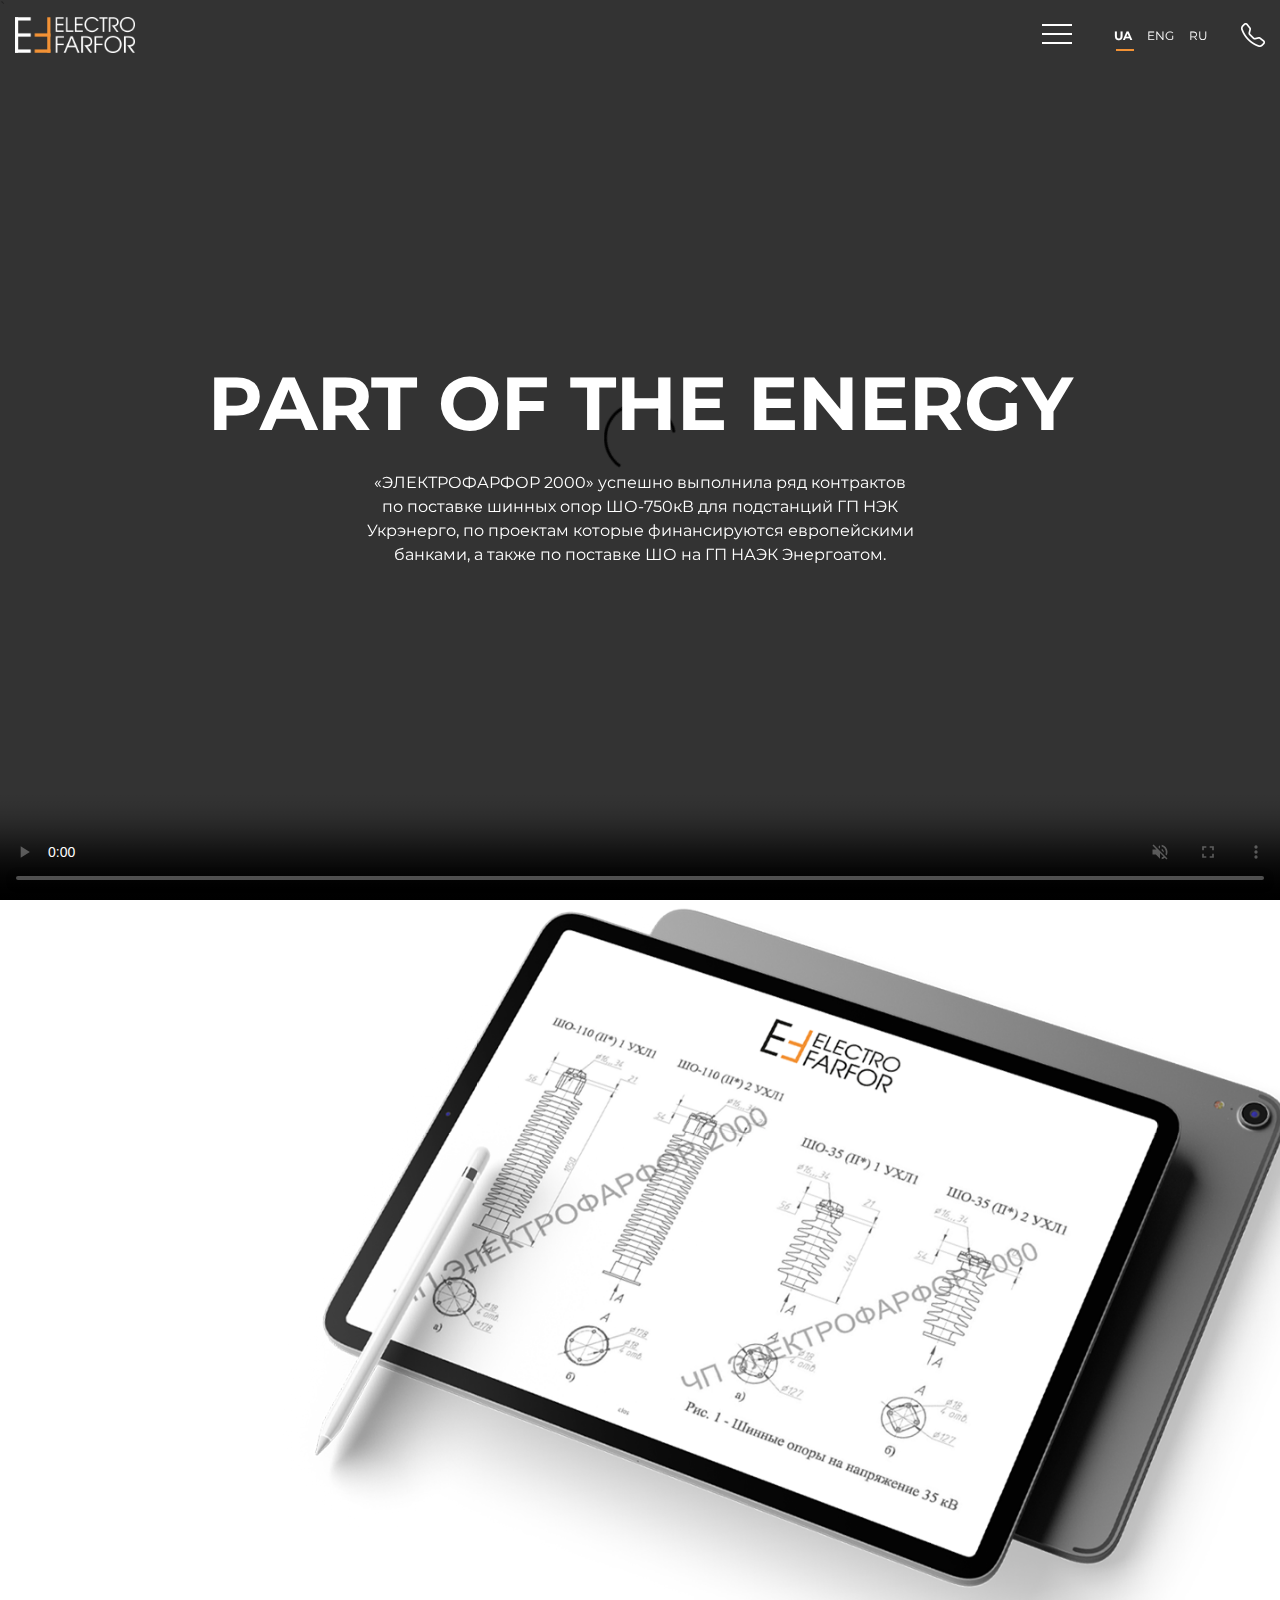
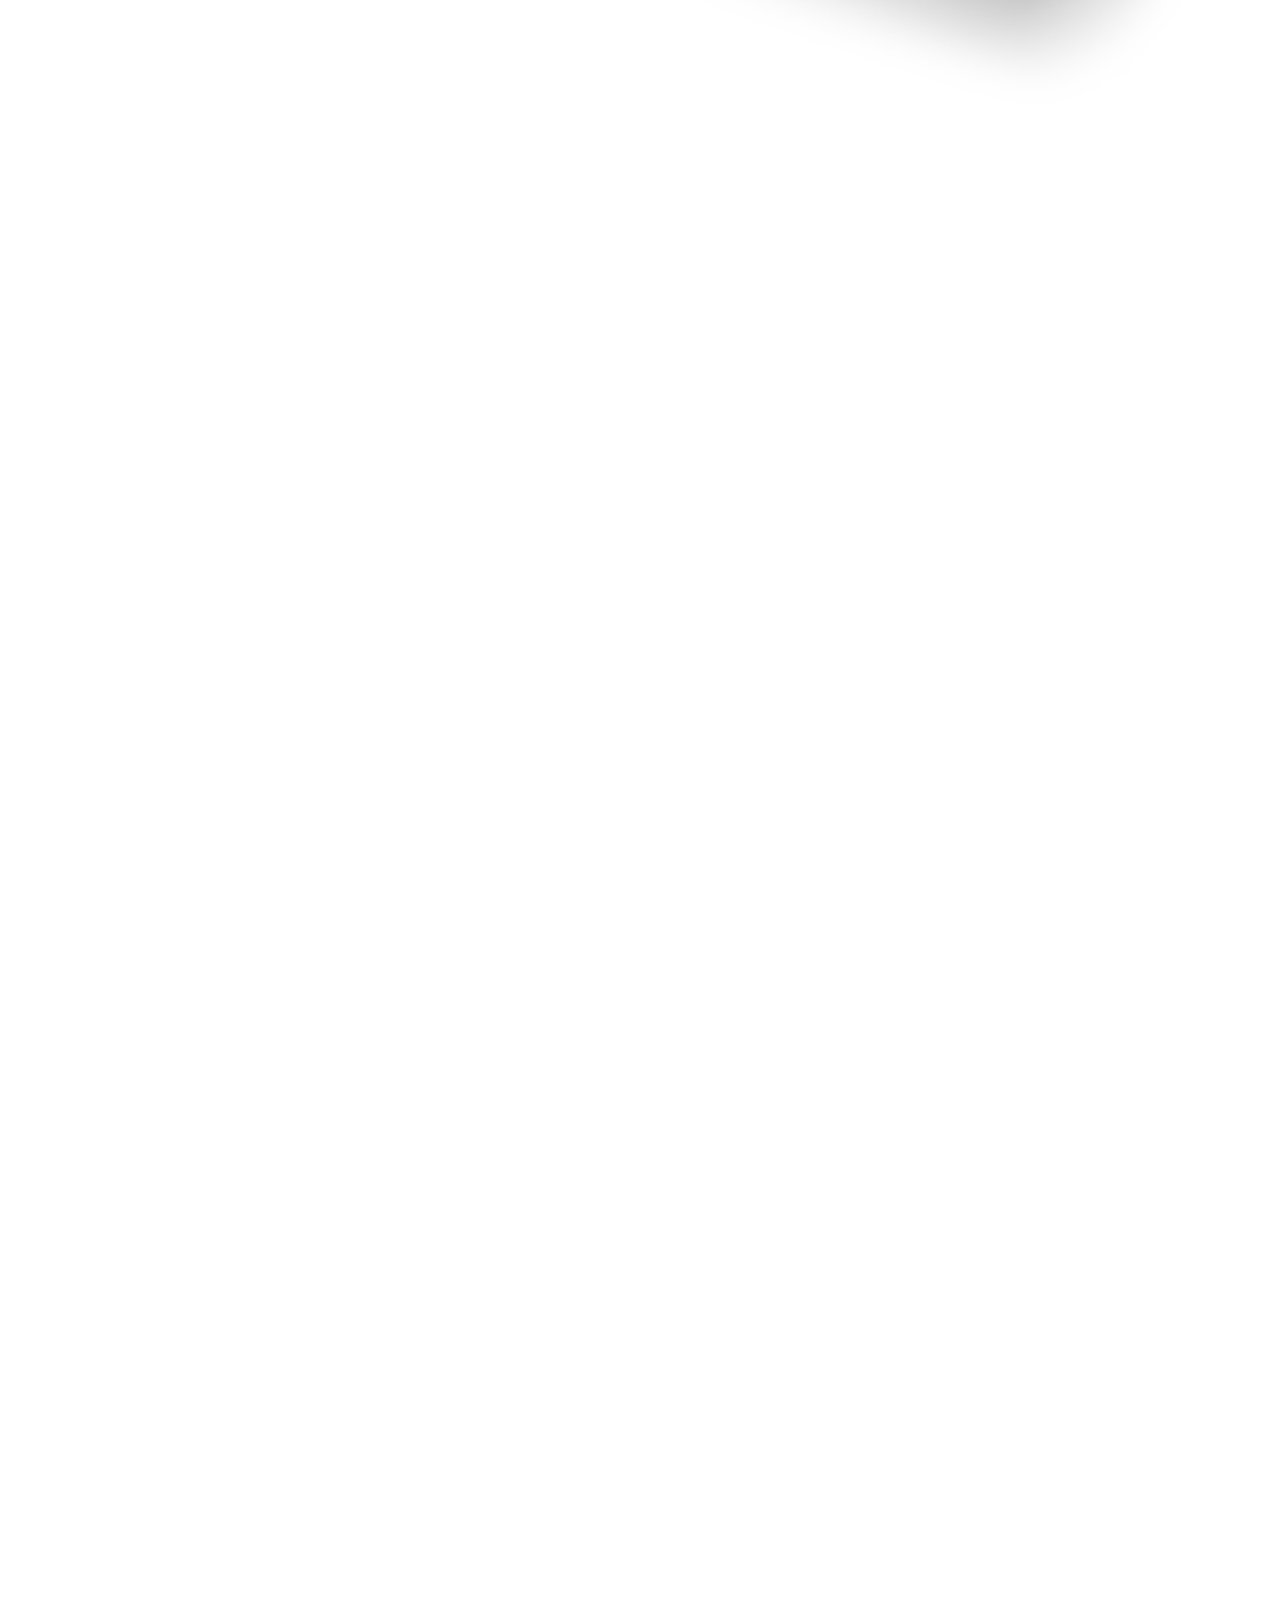
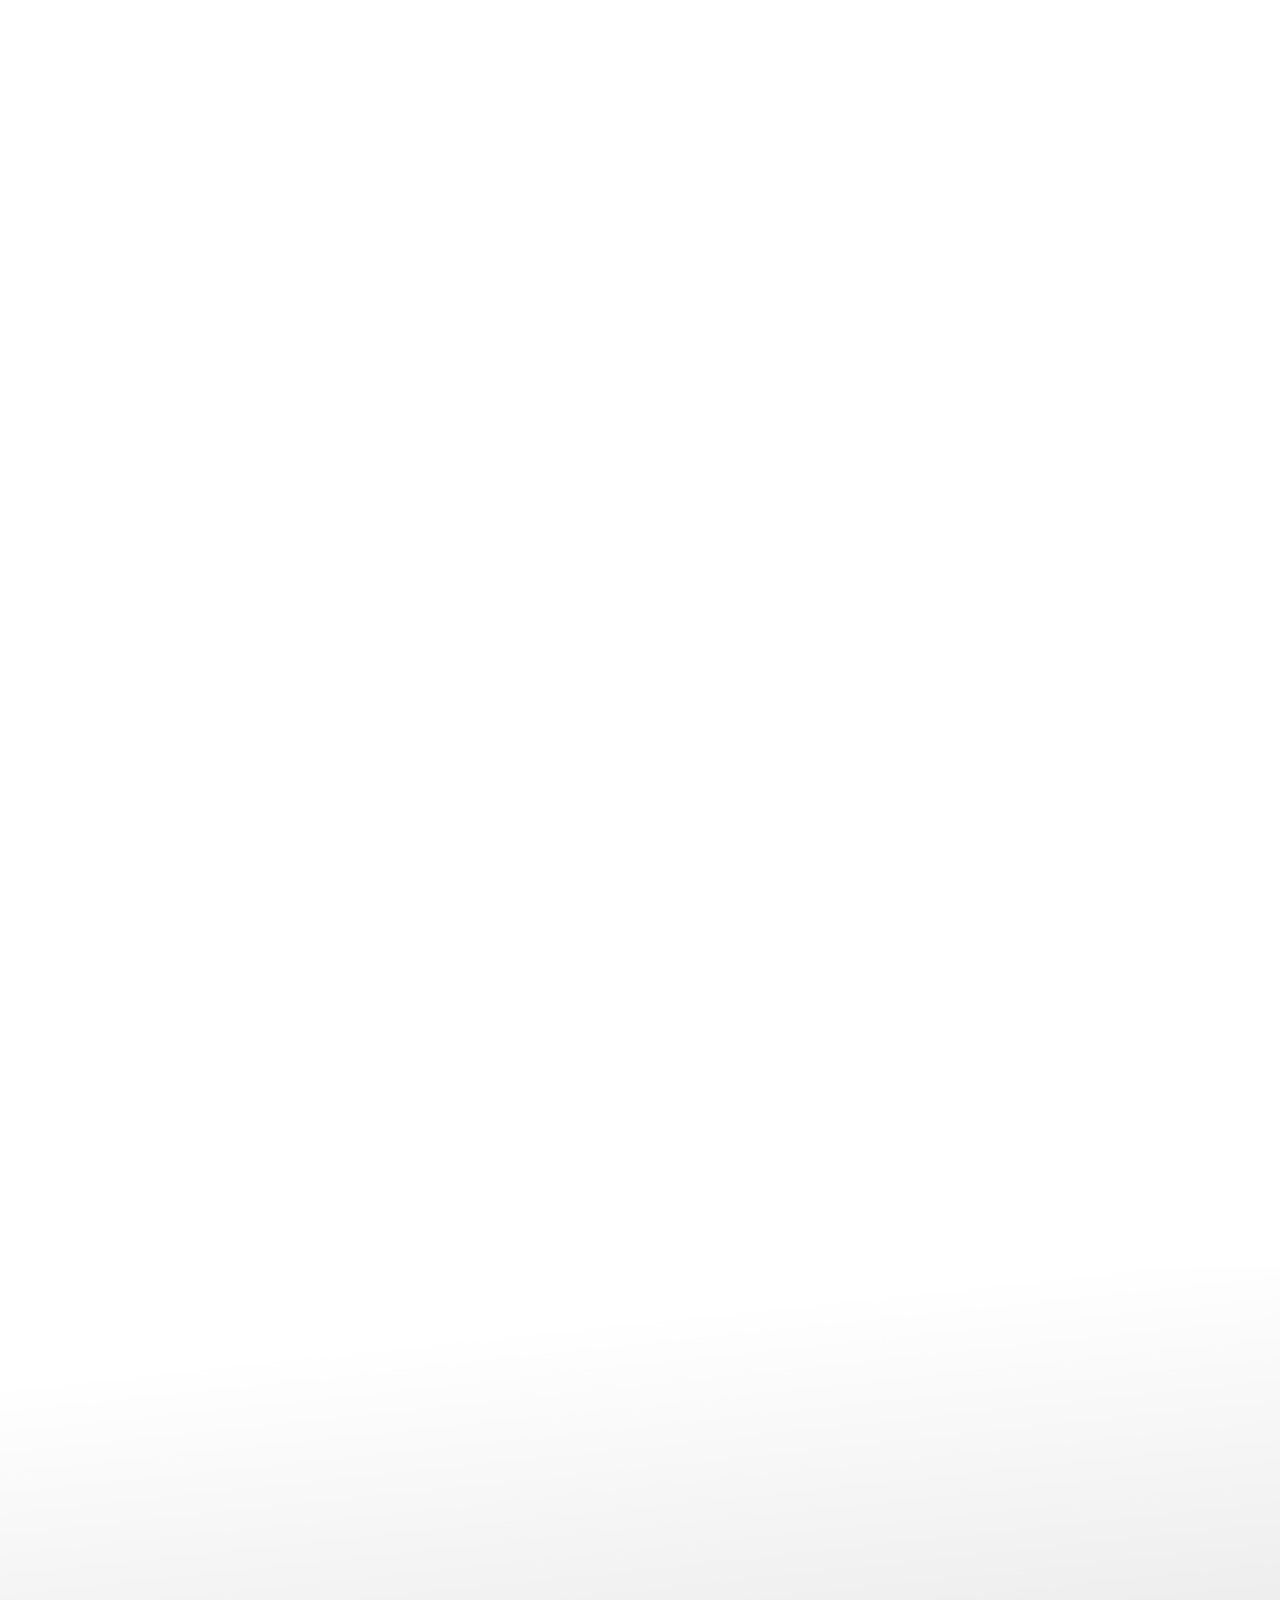
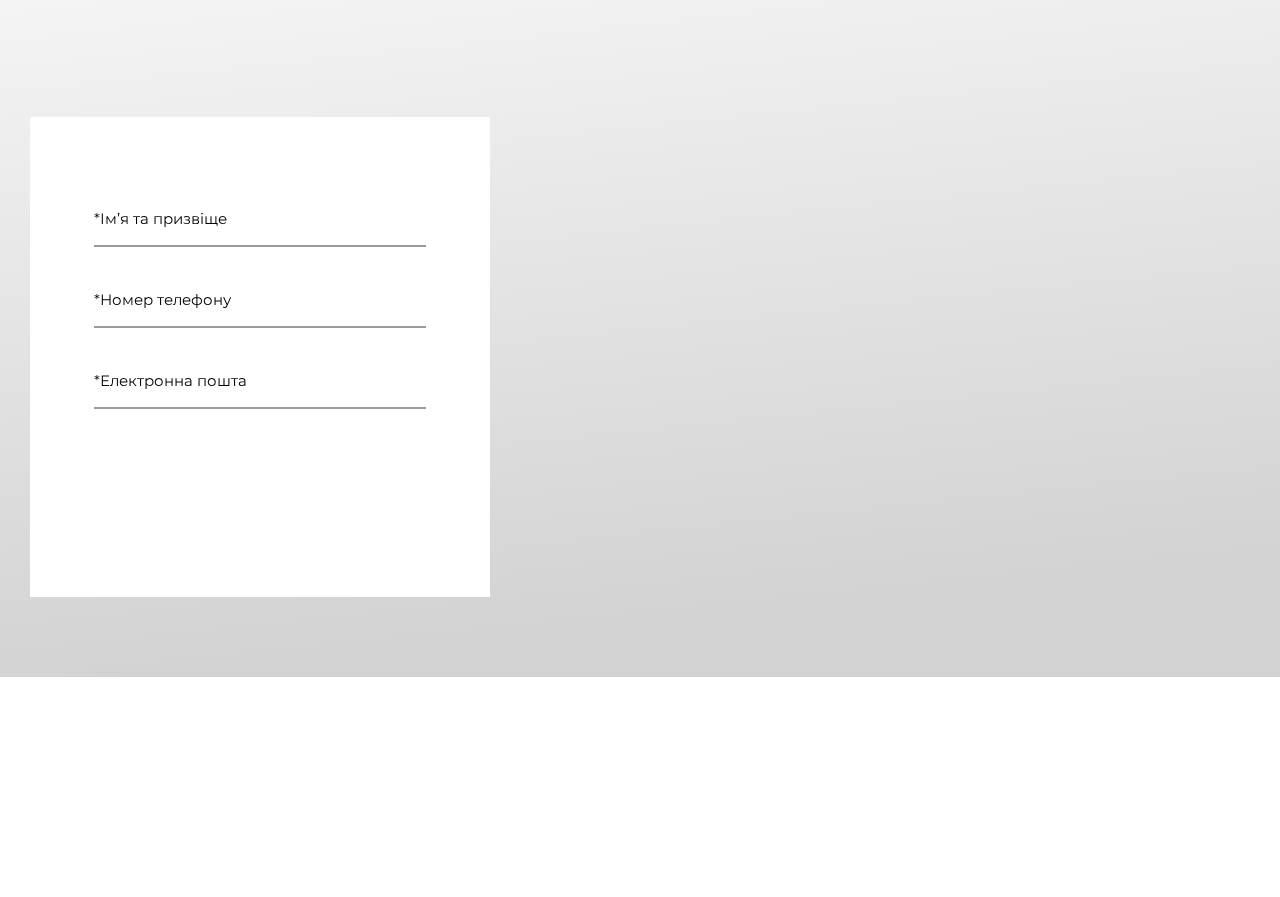
==== index.html @ c6776434 "fixed__2" ====
<!DOCTYPE html>
<html lang="ru">
  <head>
    <meta charset="UTF-8" />
    <meta http-equiv="X-UA-Compatible" content="IE=edge" />
    <meta name="viewport" content="width=device-width, initial-scale=1.0" />
    <link rel="preconnect" href="https://fonts.gstatic.com" />
    <link
      href="https://fonts.googleapis.com/css2?family=Montserrat:wght@400;700&display=swap"
      rel="stylesheet"
    />
    <link rel="stylesheet" href="/Css/Main.css" />
    <link rel="stylesheet" href="/Css/reset.css" />
    <link rel="stylesheet" href="/Css/animate.css">
    <title>Electro Farfor</title>
  </head>
  <body>
    <div class="wrapper">`
      <header class="header">
        <div class="header__body">
          <a href="/index.html" class="header__logo">
            <img src="/Img/Logo.png"></img>
          </a>
          <div class="header__burger">
            <span></span>
          </div>
          <nav class="header__menu">
            <ul class="header__list">
              <li><a href="/index.html" class="header__link">Головна</a></li>
              <li><a href="/Html/About_as.html" class="header__link">Про нас</a></li>
              <li><a href="/Html/References.html" class="header__link">Референси</a></li>
              <li><a href="/Html/Catalog.html" class="header__link trigger__catalog">Каталог</a>
                <div class="pop__up__catalog__help"></div>
                <div id="pop__up__catalog">
                  <ul class="pop__up__catalog__list">
                    <li class="pop__up__catalog__link"><a href="http://">позиція</a></li>
                    <li class="pop__up__catalog__link"><a href="http://">позиція  коротка</a></li>
                    <li class="pop__up__catalog__link"><a href="http://">позиція  довга ніж коротка</a></li>
                    <li class="pop__up__catalog__link"><a href="http://">позиція  довга ніж коротка щє довше</a></li>
                    <li class="pop__up__catalog__link"><a href="http://">позиція  коротка</a></li>
                    <li class="pop__up__catalog__link"><a href="http://">позиція  довга ніж коротка щє довше</a></li>
                    <li class="pop__up__catalog__link"><a href="http://">позиція коротка</a></li>
                    <li class="pop__up__catalog__link"><a href="http://">позиція</a></li>
                  </ul>
               </div>
              </li>
              <li><a href="/Html/Contacts.html" class="header__link">Контакти</a></li>
            </ul>
          </nav>
          <div class="header__language">
              <ul class="header__language__list">
                <li><a href="" class="header__language__link active__2">ua</a></li>
                <li><a href="" class="header__language__link">eng</a></li>
                <li><a href="" class="header__language__link">ru</a></li>
              </ul>
              <a href="#" class="header__logo_telephone">
                <img src="/Img/telephone_white.png"></img>
              </a>
          </div>
        </div>
      </header>
      <main class="main">

          <div class="main_video_body">
            <section id="home">
              <video
                src="./Video/stock_footage_kiev_ukraine_circa_establishing_aerial_view_shot_of.webm"
                id="home-bg-video"
                autoplay
                muted
                loop
                playsinline
                controls="true"
              ></video>

              <div class="main__content ">
                <div class="main_video_content_title _anim-items _anim-no-hide">part of the energy</div>
                <div class="main_video_content_text _anim-items _anim-no-hide">
                  «ЭЛЕКТРОФАРФОР 2000» успешно выполнила ряд контрактов по
                  поставке шинных опор ШО-750кВ для подстанций ГП НЭК Укрэнерго,
                  по проектам которые финансируются европейскими банками, а
                  также по поставке ШО на ГП НАЭК Энергоатом.
                </div>
              </div>
            </section>
          </div>
          <div class="main_about__as">
            <div class="container">
              <div class="main_about__as__body">
                <div class="main_about__as__text">
                  <div class="__text__title _anim-items _anim-no-hide">
                    <h2>Про нас</h2>
                  </div>     
                  <div class="__text__text _anim-items _anim-no-hide">
                    “Компанія “Електрофарфор 2000” працює більше 10-ти років на енергетичному ринку України. Ключовий напрям діяльності- виготовлення шинних опор (напруга від 35 до 750 кВ). 
                    Також компанія є офіційним дистриб’ютором електротехнічної продукції від провідних міжнародних та Українських виробників.” 
                  </div>
                  <div class="__btn _anim-items _anim-no-hide">
                    <a href="/Html/About_as.html" class="__btn__text" type="button">Детальніше</a>
                  </div>
                </div>
                <div class="main_about__as__prhoto _anim-items _anim-no-hide">
                  <div class="wrap">
                    <div class="background"></div>
                    <div class="content">
                    </div>
                  </div>
                  <!-- <div id="parallax"></div> -->
                  <img id="main_about__as__prhoto__img" src="/Img/About_as_photo.png" alt="">
                </div>
              </div>
            </div> 
          </div>
          <div class="main_map">
              <div class="container">
                <div class="main_map_body">
                  <div class="__text__title _anim-items _anim-no-hide">
                    <h2>Референси</h2>
                  </div>
                  <div class="chartdiv_body _anim-items _anim-no-hide">
                    <div class="chartdiv2"></div>
                    <div class="chartdiv_body__text">
                      <div class="__text__text_container">  
                        <div class="__text__text _anim-items _anim-no-hide">
                          «ЭЛЕКТРОФАРФОР 2000» успешно выполнила ряд контрактов по поставке шинных опор ШО-750кВ для подстанций ГП НЭК Укрэнерго, по проектам которые финансируются европейскими банками, а также по поставке ШО на ГП НАЭК Энергоатом.
                          «ЭЛЕКТРОФАРФОР 2000» успешно выполнила ряд контрактов по поставке шинных опор ШО-750кВ для подстанций банками, а также по поставке ШО на ГП НАЭК Энергоатом.
                        </div>
                      </div> 
                      <div class="__btn _anim-items _anim-no-hide">
                        <a href="/Html/References.html" class="__btn__text __btn__text__chartdiv">Детальніше</a>
                      </div>
                    </div>
                  </div>
                  <div class="main_map_about">
                    <div class="main_map_about_items">
                      <div class="main_map_about_item">
                        <div class="__text__title _anim-items _anim-no-hide">
                          <h2><span class="main_map_about_item_text">10+</span> років на ринку</h2>
                        </div>
                        <div class="__text__text _anim-items _anim-no-hide main_map_about__text__text">
                          Наш досвід роботи на енергетичному ринку України розпочався з 2007 року. 
                          <br> Ми розпочинали з постачання високовольтних ізоляторів. 
                          <br> За час нашої діяльності перелік представлених продуктів зріс до 60ти позицій. 
                        </div>
                      </div>
                      <div class="main_map_about_item">
                        <div class="__text__title _anim-items _anim-no-hide">
                          <h2><span class="main_map_about_item_text">700+</span> реалізованих проектів</h2>
                        </div>
                        <div class="__text__text _anim-items _anim-no-hide main_map_about__text__text">
                          Нашою основною ціллю є збереження довготермінових стосунків з замовниками. 
                          <br> На сьогодні ми виконали більше 700 поставок. 
                          <br> Серед реалізованих проектів реконструкції та будівництво таких підстанцій як ПС Каховська 750 кВ, ПС Вінницька 750 кВ 
                          та ПС Запорізька 750 кВ.  
                        </div>
                      </div>
                      <div class="main_map_about_item">
                        <div class="__text__title _anim-items _anim-no-hide">
                          <h2><span class="main_map_about_item_text">12</span> областей</h2>
                        </div>
                        <div class="__text__text _anim-items _anim-no-hide main_map_about__text__text">
                          За час нашої співпраці ми збудували партнерські стосунки з найкращими виробниками електротехнічної продукції.
                          <br>Лідерами ринку Європи та Азії. Електрофарфор являється офіційним представником заводів-виробників на ринку України. 
                          <br>Також ми працюємо над постійним розвитком та вдосконаленням власного виробництва.
                        </div>
                      </div>
                      <div class="main_map_about_item">
                        <div class="__text__title _anim-items _anim-no-hide">
                          <h2><span class="main_map_about_item_text">10+</span> партнерів</h2>
                        </div>
                        <div class="__text__text _anim-items _anim-no-hide ">
                          В роботі орієнтуємось на якість та швидкість виконання поставок. 
                          <br> Та працюємо над розширенням досвіду поставок не лише в середині країни, але й за її межами. 
                          <br> Електрофарфор сьогодні це понад 250 задовлених клієнтів.
                        </div>
                      </div>
                    </div>
                    </div>
                  </div>
                </div>
          </div>
          <div class="our__partners">
            <div class="container">
              <div class="our__partners__body">
                <div class="__text__title _anim-items _anim-no-hide">
                  <h2>Наші партнери</h2>
                </div>
                <div class="our__partners__photos">
                  <div class="our__partners__photo _anim-items _anim-no-hide">
                    <img src="/Img/Partners/Lapp.png" alt="Lapp">
                  </div>
                  <div class="our__partners__photo _anim-items _anim-no-hide">
                    <img src="/Img/Partners/Elimsan.png" alt="Elimsan">
                  </div>
                  <div class="our__partners__photo _anim-items _anim-no-hide">
                    <img src="/Img/Partners/Zapel.png" alt="Zaple">
                  </div>
                  <div class="our__partners__photo _anim-items _anim-no-hide">
                    <img src="/Img/Partners/Positron.png" alt="Positron">
                  </div>
                </div>
              </div>
            </div>
          </div>
          <div class="detailed_catalog">
            <div class="container">
              <div class="detailed_catalog_body">
                <div class="__text__title _anim-items _anim-no-hide">
                  <h2>Детальний каталог</h2>
                </div>
                <div class="__text__text _anim-items _anim-no-hide">
                  “Компанія “Електрофарфор 2000” працює більше 10-ти років на енергетичному ринку України. Ключовий напрям діяльності- виготовлення шинних опор (напруга від 35 до 750 кВ). 
                  Також компанія є офіційним дистриб’ютором електротехнічної продукції від провідних міжнародних та Українських виробників.” 
                </div>
                <form action="" class="validate_form">
                <div class="detailed_catalog_input_body">
                  <div class="detailed_catalog_input">
                    <input type="input" class="form__field form__field_name" placeholder="Name" name="name" id='name' required />
                    <label for="name" class="form__label">*Ім’я та призвіще</label>
                    <div class="name detailed_catalog_input_validate">
                      Дані контактної особи мають містити не меньше 8 літер!
                    </div>
                  </div>
                  <div class="detailed_catalog_input">
                    <input type="input" class="form__field form__field_phone" placeholder="Phone" name="phone" id='phone' required />
                    <label for="phone" class="form__label">*Номер телефону</label>
                    <div class="phone detailed_catalog_input_validate">
                      Номер телефону має містити не менше 7 цифр!
                    </div>
                  </div>
                  <div class="detailed_catalog_input">
                    <input type="input" class="form__field form__field_email" placeholder="Email" name="email" id='email' required />
                    <label for="email" class="form__label">*Електронна пошта</label>
                    <div class="email detailed_catalog_input_validate">
                      Некоректна пошта!
                    </div>
                  </div>
                  <div class="__btn _anim-items _anim-no-hide">
                    <input class="__btn__text validate__btn" type="submit" value="отримати"></input>
                  </div>
                </div>
              </form>
              </div>
            </div>
            <div class="detailed_catalog_logo_con _anim-items _anim-no-hide">
                <!-- <img src="/Img/detailed_catalog2.png"></img> -->
            </div>
          </div>
      </main>
      <footer class="footer">
        <div class="footer__container">
          <div class="footer__body">
            <div class="footer__links">
              <div class="footer_logo_con _anim-items _anim-no-hide">
                <a href="#" class="footer_logo">
                  <img src="/Img/Logo_to_footer.png"></img>
                </a>
              </div>
              <div class="footer__link">
                <div class="footer__link__label _anim-items _anim-no-hide">
                  <h3>Контакти</h3>
                </div>
                <div class="footer__link__text _anim-items _anim-no-hide">
                  <a href="tel:+38(067) 238 23 35">+38(067) 238 23 35</a>
                </div>
                <div class="footer__link__text _anim-items _anim-no-hide">
                  <a href="tel:+38(044) 465 52 03">+38(044) 465 52 03</a>
                </div>
              </div>
              <div class="footer__link">
                <div class="footer__link__label _anim-items _anim-no-hide">
                  <h3>Соцмережі</h3>
                </div>
                <div class="footer__link__text _anim-items _anim-no-hide">
                  <a href="">Instagram</a>
                </div>
                <div class="footer__link__text _anim-items _anim-no-hide">
                  <a href="">Facebook</a>
                </div>
              </div>
              <div class="footer__link">
                <div class="footer__link__label _anim-items _anim-no-hide">
                  <h3>Пошта</h3>
                </div>
                <div class="footer__link__text _anim-items _anim-no-hide">
                  <a href="mailto:elfarfor@electrofarfor2000.com">elfarfor@electrofarfor2000.com</a>
                </div>
              </div>
              <div class="footer__link">
                <div class="footer__link__label _anim-items _anim-no-hide">
                  <h3>Партнерам</h3>
                </div>
                <div class="footer__link__text _anim-items _anim-no-hide">
                  <a href="#">Співпраця</a>
                </div>
                <div class="footer__link__text _anim-items _anim-no-hide">
                  <a href="#">Вакансії</a>
                </div>
              </div>
            </div>
          </div>
        </div>
      </footer>
    </div>

    <!-- Подключения Map -->
    <script src="https://www.amcharts.com/lib/4/core.js"></script>
    <script src="https://www.amcharts.com/lib/4/maps.js"></script>
    <script src="https://www.amcharts.com/lib/4/geodata/ukraineLow.js"></script>
    <script src="https://www.amcharts.com/lib/4/plugins/bullets.js"></script>
    <script src="https://cdn.amcharts.com/lib/4/themes/animated.js"></script>
    
    <!-- Подключения jQuery -->
    <script src="https://cdnjs.cloudflare.com/ajax/libs/jquery/3.4.1/jquery.min.js"></script>
    <!-- Подключения JS файлов-->
    <script src="/Js/wow.min.js"></script>
    <script src="/Js/map-reference.js"></script>
    <script src="/Js/Main.js"></script>
    <script src="/Js/Parallax.js"></script>
  
  </body>
</html>
---- Css/Main.css ----
body {
  font-family: "Montserrat", sans-serif;
}

/*  cotainer ////////////////////////////////////////////////////////////////////////////////////// */

.container {
  max-width: 1600px;
  margin: 0 auto;
  padding: 0px 30px;
}

.container_contact {
  max-width: 1380px;
}

/* common styles ///////////////////////////////////////////////////////////////////////////////// */

.__text__title {
  font-family: "Montserrat", sans-serif;
  font-size: 50px;
  font-weight: 700;
  margin-bottom: 40px;
  transform: translate(0px, 120%);
  opacity: 0;
  transition: all 0.8s ease 0.2s;
}

.__text__title._active {
  transform: translate(0px, 0px);
  opacity: 1;
}

.__text__text {
  font-family: "Montserrat", sans-serif;
  font-size: 16px;
  font-weight: 400;
  margin-bottom: 110px;
  line-height: 25px;
}

.__text__text {
  transform: translate(0px, 120%);
  opacity: 0;
  transition: all 0.8s ease 0.2s;
}

.__text__text._active {
  transform: translate(0px, 0px);
  opacity: 1;
}

.__btn {
  font-family: "Montserrat", sans-serif;
  transform: translate(0px, 120%);
  opacity: 0;
  transition: all 0.8s ease 0.2s;
}

.__btn._active {
  transform: translate(0px, 0px);
  opacity: 1;
}

.__btn__text {
  text-decoration: none;
  color: black;
  text-transform: uppercase;
  font-size: 18px;
  font-weight: 700;
  background-color: #f39235;
  padding: 14px 40px;
  border-radius: 25.5px;
  -webkit-box-shadow: 4px 10px 16px 0px rgba(34, 60, 80, 0.2);
  -moz-box-shadow: 4px 10px 16px 0px rgba(34, 60, 80, 0.2);
  box-shadow: 4px 10px 16px 0px rgba(34, 60, 80, 0.2);
  transition: 0.3s all ease;
  border: 0px;
}

.__btn__text.__btn__text__chartdiv {
  position: relative;
  z-index: 4;
}

.__btn__text:hover {
  background-color: #000;
  color: #fff;
}

/* header ////////////////////////////////////////////////////////////////////////////////////// */

.header {
  position: fixed;
  width: 100%;
  top: 0;
  left: 0;
  z-index: 50;
}

.header:before {
  content: "";
  position: absolute;
  top: 0;
  left: 0;
  width: 100%;
  height: 100%;
  z-index: 2;
  transition: 0.3s all ease;
  /* background-color: blueviolet; */
}

.header.header_black {
  background-color: #000;
}

.header__body {
  position: relative;

  display: flex;
  justify-content: space-between;
  align-items: center;
  height: 90px;
  padding: 0px 15px;
}

.header__body.header-fixed {
  background-color: black;
}

.header__logo {
  flex: 0 0 154px;
  z-index: 3;
}

.header__logo img {
  max-width: 100%;
}

.header__burger {
  display: none;
}

.header__menu {
  justify-self: center;
}

.header__list {
  display: flex;
  text-transform: uppercase;
  position: relative;
  z-index: 2;
}
.header__list li {
  list-style: none;
  margin-right: 60px;
}

.header__list li:last-child {
  margin-right: 0px;
}

.header__link {
  font-family: "Montserrat";
  font-weight: 400;
  text-decoration: none;
  color: #fff;
  letter-spacing: 4px;
  font-size: 15px;
  position: relative;
}

.header__link.active__ {
  font-weight: 700;
}

.header__link.active__::before {
  content: "";
  width: 98%;
  height: 2px;
  position: absolute;
  bottom: -8px;
  left: 0;
  background-color: #f39235;
}

.header__link:after {
  content: "";
  width: 98%;
  height: 2px;
  position: absolute;
  bottom: -8px;
  left: 0;
  background-color: #f39235;
  transform: scale(0);
  transition: 0.3s all ease;
}

.header__link:hover:after {
  transform: scale(1);
}

.header__language {
  display: flex;
  align-items: center;
  position: relative;
}

.header__language__list {
  position: relative;
  z-index: 3;
  display: flex;
  align-items: center;
  text-transform: uppercase;
}

.header__language__list li {
  margin-right: 15px;
}

.header__language__list li:last-child {
  margin-right: 0px;
}

.header__language__link {
  font-family: "Montserrat";
  color: #fff;
  text-decoration: none;
  position: relative;
  font-size: 12px;
}

.header__language__link.active__2 {
  font-weight: 700;
}

.header__language__link.active__2::before {
  content: "";
  width: 100%;
  height: 2px;
  position: absolute;
  bottom: -8px;
  left: 1.5px;
  background-color: #f39235;
  font-weight: 400;
}

.header__language__link:after {
  content: "";
  width: 100%;
  height: 2px;
  position: absolute;
  bottom: -8px;
  left: 1.5px;
  background-color: #f39235;
  transform: scale(0);
  transition: 0.3s all ease;
}

.header__language__link:hover:after {
  transform: scale(1);
}

.header__logo_telephone {
  flex: 0 0 24px;
  z-index: 3;
  margin-left: 33px;
}

.header__logo_telephone img {
  max-width: 100%;
}

@media (max-width: 1300px) {
  .header.active:before {
    background-color: black;
  }

  .header__body {
    height: 70px;
  }

  .header__logo {
    flex: 0 0 120px;
  }

  body.lock {
    overflow: hidden;
  }
  .header__burger {
    display: block;
    position: absolute;
    right: 208px;
    top: 24px;
    width: 30px;
    height: 20px;
    z-index: 3;
  }
  .header__burger span {
    background-color: #fff;
    position: absolute;
    width: 100%;
    height: 2px;
    left: 0;
    top: 9px;
    transition: all 0.3s ease 0s;
  }
  .header__burger:before,
  .header__burger:after {
    content: "";
    background-color: #fff;
    position: absolute;
    width: 100%;
    height: 2px;
    left: 0;
    transition: all 0.3s ease 0s;
  }
  .header__burger:before {
    top: 0;
  }
  .header__burger:after {
    bottom: 0;
  }
  .header__menu {
    position: fixed;
    overflow: auto;
    top: -160%;
    left: 0;
    width: 100%;
    height: 100%;
    background-color: #f39235;
    padding-top: 10px;
    transition: 0.3s all ease;
  }
  .header__menu.active {
    top: 0;
    overflow: auto;
  }
  .header__list {
    display: block;
    margin-top: 110px;
  }
  .header__list li {
    margin-right: 0px;
    margin-bottom: 25px;
    text-align: center;
  }

  .header__burger.active:before {
    transform: rotate(45deg);
    top: 9px;
  }
  .header__burger.active:after {
    transform: rotate(-45deg);
    bottom: 9px;
  }
  .header__burger.active span {
    transform: scale(0);
  }
}

@media (max-width: 430px) {
  .header__burger {
    right: 17px;
    top: 24px;
  }

  .header__burger.active {
    right: 208px;
    top: 24px;
  }

  .header__language {
    display: none;
  }
  .header__language.active {
    display: flex;
  }
}

@media (max-width: 390px) {
  .header__body.active {
    justify-content: flex-end;
  }

  .header__logo {
    display: block;
  }

  .header__logo.active {
    display: none;
  }
}

/* footer //////////////////////////////////////////////////////////////////////////////////////// */

.footer {
  background-color: #fff;
}

.footer__container {
  max-width: 1180px;
  margin: 0 auto;
  padding: 0px 30px;
}

.footer__body {
  padding: 118px 0px;
}

.footer__links {
  display: flex;
  justify-content: space-between;
  align-items: center;
  flex-wrap: wrap;
}

.footer__link {
  font-family: "Montserrat", sans-serif;
  margin: 0px 24px 20px;
}

.footer_logo_con {
  transform: scale(0);
  transition: all 0.8s ease 0s;
  margin: 0px 20px 20px;
}

.footer_logo_con._active {
  transform: scale(1);
}

.footer__link__label {
  font-size: 16px;
  font-weight: 600;
  color: #000;
  margin: 0px 0px 4px 0px;
  transform: translate(0px, 120%);
  opacity: 0;
  transition: all 0.8s ease 0.7s;
}

.footer__link__label._active {
  transform: translate(0px, 0px);
  opacity: 1;
}

.footer__link__text {
  margin: 0px 0px 4px 0px;
  transform: translate(0px, 120%);
  opacity: 0;
  transition: all 0.8s ease 0.7s;
}

.footer__link__text._active {
  transform: translate(0px, 0px);
  opacity: 1;
}

.footer__link__text a {
  font-size: 16px;
  font-weight: 400;
  color: #4d4d4d;
  text-decoration: none;
  margin: 0px 0px 8px 0px;
  transition: 0.3s all ease;
}

.footer__link__text a:hover {
  color: rgb(243, 146, 53);
}

@media (max-width: 1330px) {
  .footer__body {
    padding: 70px 0px;
  }
}

@media (max-width: 430px) {
  .footer__links {
    display: block;
  }
}

@media (max-width: 386px) {
  .footer__body {
    padding: 30px 0px;
  }
  .footer__link__text a {
    font-size: 14px;
  }
  .footer__link__label {
    font-size: 14px;
  }
}

/* MAIN HTML ........................................................................................ */

/* main__title //////////////////////////////////////////////////////////////////////////// */

.main__title {
}

.main__title__body {
  min-height: 100vh;
  background-color: #fff;
  display: flex;
  justify-content: center;
  align-items: center;
  flex-direction: column;
}

.titile__container {
  display: flex;
  justify-content: center;
  align-items: center;
  flex-direction: column;
  transform: translateY(50px);
}

.titile__img__contaioner {
  display: flex;
  transform: translateY();
}

.titile__img__contaioner__EF {
  display: flex;
}

.titile__img__contaioner__electro__farfor {
  display: flex;
  flex-direction: column;
}

.titile__img {
  /* flex: 0 1 200px; */
}

.titile__img img {
  max-width: 100%;
}

.titile__text__contaioner {
  display: flex;
  margin-top: 10px;
}

.titile__text__contaioner__text {
  margin: 0px 2px;
  font-family: "Montserrat", sans-serif;
  text-transform: uppercase;
  font-size: 15px;
  font-weight: 700;
}

.titile_lol {
  height: 50px;
}

/* Main video ////////////////////////////////////////////////////////////////////////////////////// */

#home {
  background: none;
  height: 100%;
}

#home-bg-video {
  position: fixed;
  top: 50%;
  left: 50%;
  transform: translateX(-50%) translateY(-50%);
  min-width: 100%;
  min-height: 100%;
  width: auto;
  height: auto;
  z-index: -1;
}

.main_video_body {
  height: 100vh;
}

.main__content {
  width: 100%;
  height: 100%;
  display: flex;
  flex-direction: column;
  justify-content: center;
  align-items: center;
  color: #fff;
}

.main_video_content_title {
  font-family: "Montserrat", sans-serif;
  font-weight: 700;
  text-transform: uppercase;
  font-size: 75px;
  margin-bottom: 30px;
  text-align: center;
  padding: 0px 5px;
  transform: translate(0px, 120%);
  opacity: 0;
  transition: all 0.8s ease 0.3s;
}

.main_video_content_title._active {
  transform: translate(0px, 0px);
  opacity: 1;
}

.main_video_content_text {
  max-width: 550px;
  font-family: "Montserrat", sans-serif;
  font-weight: 400;
  font-size: 16px;
  text-align: center;
  padding: 0px 5px;
  transform: translate(0px, 120%);
  opacity: 0;
  transition: all 0.8s ease 0.7s;
  line-height: 24px;
}

.main_video_content_text._active {
  transform: translate(0px, 0px);
  opacity: 1;
}

.main_r {
  height: 600px;
  position: relative;
  z-index: 1;
  background-color: #fff;
}

@media (max-width: 920px) {
  .main_video_content_title {
    font-size: 60px;
  }
  .main_video_content_text {
    max-width: 500px;
  }
}

@media (max-width: 570px) {
  .main_video_content_title {
    font-size: 50px;
  }
  .main_video_content_text {
    font-size: 12px;
    max-width: 450px;
    padding: 0px 25px;
  }
}

@media (max-width: 390px) {
  .main_video_content_title {
    font-size: 40px;
  }
  .main_video_content_text {
    font-size: 10px;
  }
}

/* main_about__as ////////////////////////////////////////////////////////////////////////////////////// */

.main_about__as {
  background-color: #fff;
}

.main_about__as__body {
  padding: 90px 0px;
  display: flex;
  justify-content: space-between;
}

.main_about__as__text {
  font-family: "Montserrat", sans-serif;
  padding-top: 220px;
  padding-right: 30px;
}

.main_about__as__prhoto {
  flex: 0 0 1100px;
  position: relative;
  /* height: 900px; */
}

#main_about__as__prhoto__img__about__as__prhoto {
  display: none;
}

.main_about__as__prhoto img {
  max-width: 100%;
}

#main_about__as__prhoto__img {
  display: none;
}

.wrap {
  top: 0;
  left: 0;
  -webkit-transform-style: preserve-3d;
  transform-style: preserve-3d;
  -webkit-transform: translateZ(0);
  -ms-transform: translateZ(0);
  transform: translateZ(0);
  transition: transform 100ms linear;
  box-sizing: border-box;
  padding: 300px 30px 300px 30px;
}

.background {
  display: block;
  -webkit-backface-visibility: hidden;
  backface-visibility: hidden;
  position: absolute;
  top: -100px;
  left: -100px;
  bottom: -100px;
  right: -100px;
  background-image: url(/Img/About_as_photo.png);
  background-size: cover;
  -webkit-transform: translateZ(150px);
  -ms-transform: translateZ(150px);
  transform: translateZ(150px);
}

.content {
  display: block;
  -webkit-backface-visibility: hidden;
  backface-visibility: hidden;
  -webkit-transform: translateZ(300px);
  -ms-transform: translateZ(300px);
  transform: translateZ(300px);
  position: relative;
  overflow: hidden;
  margin: 0 auto;
  max-width: 350px;
}

@media (max-width: 1550px) {
  .main_about__as__prhoto {
    flex: 0 0 900px;
  }

  .main_about__as__text {
    padding-top: 130px;
  }
  .__text__text {
    margin-bottom: 80px;
  }
}

@media (max-width: 1250px) {
  .main_about__as__prhoto {
    flex: 0 0 700px;
  }

  #main_about__as__prhoto__img {
    display: block;
  }

  #parallax {
    background-image: none;
  }

  .main_about__as__text {
    padding-top: 50px;
  }
}

@media (max-width: 1020px) {
  .__text__title {
    font-size: 40px;
  }
  .__text__text {
    font-size: 14px;
  }
  .__btn__text {
    font-size: 15px;
    padding: 10px 32px;
  }
  .main_about__as__prhoto {
    flex: 0 0 550px;
  }
  .main_about__as__text {
    padding-top: 20px;
  }
}

@media (max-width: 850px) {
  .main_about__as__body {
    flex-direction: column;
  }
  .__text__text {
    margin-bottom: 40px;
  }
  .main_about__as__prhoto {
    margin-top: 60px;
    display: flex;
    justify-content: center;
  }
  .main_about__as__prhoto img {
    width: auto;
    height: fit-content;
    transform: scale(0);
    transition: 0.8s all ease;
  }

  .main_about__as__prhoto._active img {
    transform: scale(1);
  }
  .main_about__as__body {
    padding: 90px 0px 0px 0px;
  }
}

@media (max-width: 650px) {
  .main_about__as__prhoto {
    max-height: 450px;
  }
}

@media (max-width: 550px) {
  .main_about__as__prhoto {
    max-height: 400px;
  }
  .main_about__as__body {
    padding: 50px 0px 0px 0px;
  }
}

@media (max-width: 420px) {
  .main_about__as__prhoto {
    display: none;
  }
  .main_about__as__body {
    padding: 30px 0px 30px 0px;
  }
  .__btn {
    margin-bottom: 30px;
  }
  .__text__text {
    transform: translate(0px, 50%);
    font-size: 12px;
  }
  .__text__title {
    font-size: 35px;
  }
}

/* main_map  ////////////////////////////////////////////////////////////////////////////////////// */

.main_map {
  background-color: #fff;
  padding: 50px 0px 80px 0px;
}

.chartdiv_body {
  opacity: 0;
  transform: translate(0px, 10%);
  transition: all 0.8s ease 0.3s;
  margin-top: 80px;
  position: relative;
}

.chartdiv_body._active {
  opacity: 1;
  transform: translate(0px, 0px);
}

.chartdiv {
  width: 100%;
  height: 750px;
  position: relative;
}

.chartdiv2 {
  width: 100%;
  height: 850px;
  position: relative;
  z-index: 2;
}

.chartdiv_body__text {
  position: absolute;
  bottom: 96px;
  left: 50px;
  z-index: 5;
}

.__text__text_container {
  max-width: 560px;
}

.__text__text_container .__text__text {
  margin-bottom: 60px;
}

.main_map_about_items {
  margin-top: 120px;
  display: grid;
  grid-template-columns: auto 1fr;
  grid-column-gap: 200px;
}

.main_map_about_item__low {
}

.main_map_about_item_text {
  color: #f39235;
}

.main_map_about_item {
  padding: 0px 15px;
}

.main_map_about__text__text {
  max-width: 570px;
}

@media (max-width: 1600px) {
  .main_map_about_item .__text__text {
    max-width: 600px;
  }
  .main_map_about_items {
    margin-top: 80px;
    grid-template-columns: 1fr 1fr;
  }
}

@media (max-width: 1520px) {
  .__text__text_container {
    max-width: 400px;
  }
  .chartdiv_body__text {
    bottom: 16px;
  }
}

@media (max-width: 1330px) {
  .main_map_about_item .__text__text {
    max-width: 800px;
  }
  .main_map_about_items {
    grid-template-columns: 1fr;
    justify-content: start;
  }
}

@media (max-width: 1250px) {
  .__text__text_container {
    max-width: 800px;
  }
  .chartdiv_body__text {
    bottom: -36px;
    left: 0px;
  }
}

@media (max-width: 1200px) {
  .chartdiv_body {
    margin-top: 40px;
  }
}

@media (max-width: 950px) {
  .__text__text_container {
    max-width: 600px;
  }
}

@media (max-width: 750px) {
  .chartdiv {
    height: 500px;
    padding: 0px -30px 0px -30px;
  }
  .chartdiv2 {
    height: 500px;
    padding: 0px -30px 0px -30px;
  }
  .chartdiv_body {
    margin-top: 20px;
  }
  .chartdiv_body__text {
    bottom: -126px;
  }
  .__text__text_container {
    max-width: 500px;
  }
  .main_map {
    padding: 30px 0px 40px 0px;
  }
  .main_map_about {
    margin-top: 195px;
  }
}

@media (max-width: 450px) {
  .chartdiv_body {
    margin-top: -60px;
  }
  .chartdiv_body__text {
    bottom: -169px;
  }
}

@media (max-width: 350px) {
  .chartdiv_body__text {
    bottom: -242px;
  }
  .main_map_about {
    margin-top: 243px;
  }
}

/* our__partners ////////////////////////////////////////////////////////////////////////////////////// */

.our__partners {
  background-color: #fff;
}

.our__partners__body {
  padding: 40px 0px 40px;
}

.our__partners__photos {
  padding: 100px 0px;
  display: flex;
  justify-content: space-around;
  align-items: center;
  flex-wrap: wrap;
}

.our__partners__photo {
  padding: 20px;
  flex: 0 0 256px;
  transform: scale(0);
  transition: all 0.8s ease 0.3s;
}

.our__partners__photo._active {
  transform: scale(1);
}

.our__partners__photo img {
  max-width: 100%;
}

@media (max-width: 1330px) {
  .our__partners__photo {
    flex: 0 0 180px;
  }
  .our__partners__photos {
    padding: 50px 0px;
  }
  .our__partners__body {
    padding: 80px 0px;
  }
}

@media (max-width: 939px) {
  .our__partners__body {
    padding: 30px 0px;
  }
}

@media (max-width: 800px) {
  .our__partners__photo {
    flex: 0 0 130px;
    padding: 20px 15px;
  }
  .our__partners__photos {
    padding: 20px 0px;
  }
}

@media (max-width: 400px) {
  .our__partners__photo {
    padding: 25px 15px;
  }
  .our__partners__body {
    padding: 20px 0px;
  }
}

/* detailed_catalog ////////////////////////////////////////////////////////////////////////////////// */

.detailed_catalog {
  /* background-color: #d2d2d2; */
  background: rgb(210, 210, 210);
  background: linear-gradient(
    354deg,
    rgba(210, 210, 210, 1) 10%,
    rgba(255, 255, 255, 1) 90%
  );
  position: relative;
}

.detailed_catalog_body {
  padding: 170px 0px;
  max-width: 570px;
  overflow-x: hidden;
}

.detailed_catalog_logo_con {
  position: absolute;
  top: 92px;
  right: 0px;
  width: 1171px;
  height: 1027px;
  background-image: url(/Img/detailed_catalog2.png);
  background-size: cover;
  background-repeat: no-repeat;
  background-position: -47px 2px;
  transform: scale(0);
  transition: all 0.8s ease 0s;
}

.detailed_catalog_logo_con._active {
  transform: scale(1);
}

.detailed_catalog_logo_con img {
  max-width: 100%;
}

.detailed_catalog_body .__text__text {
  max-width: 460px;
}

.detailed_catalog_input_body {
  margin-top: 60px;
  background-color: #fff;
  padding: 64px;
  max-width: 560px;
  display: flex;
  flex-direction: column;
  align-items: flex-end;
}

.detailed_catalog_input_body .__btn {
  margin-top: 60px;
}

@media (max-width: 1840px) {
  .detailed_catalog_body {
    padding: 130px 0px;
  }
  .detailed_catalog_logo_con {
    width: 1171px;
    height: 976px;
    background-position: -0px 112px;
  }
}

@media (max-width: 1633px) {
  .detailed_catalog_logo_con {
    width: 1008px;
    height: 920px;
    background-position: 114px 164px;
    background-size: contain;
  }
}

@media (max-width: 1376px) {
  .detailed_catalog_body {
    max-width: 460px;
  }
  .detailed_catalog_body {
    padding: 80px 0px;
  }
}

@media (max-width: 1304px) {
  .detailed_catalog_logo_con {
    width: 874px;
    height: 790px;
    background-position: 114px 216px;
    background-size: contain;
  }
}

@media (max-width: 1172px) {
  .detailed_catalog_body {
    max-width: 360px;
  }
}

@media (max-width: 1062px) {
  .detailed_catalog_logo_con {
    width: 708px;
    height: 809px;
    background-position: 63px 320px;
    background-size: contain;
  }
}

@media (max-width: 961px) {
  .detailed_catalog_logo_con {
    width: 589px;
    height: 750px;
    background-position: 64px 337px;
    background-size: contain;
  }
  .detailed_catalog_body {
    padding: 60px 0px;
  }
}

@media (max-width: 861px) {
  .detailed_catalog_logo_con {
    display: none;
  }
  .detailed_catalog_body {
    max-width: 100%;
  }
}

/* input ////////////////////////////////////////////////////////////////////////// */

.detailed_catalog_input {
  position: relative;
  padding: 15px 0 15px 0px;
  margin-top: 10px;
  width: 100%;
  font-family: "Montserrat", sans-serif;
}
.form__field {
  font-family: inherit;
  width: 100%;
  border: 0;
  border-bottom: 2px solid #9b9b9b;
  outline: 0;
  font-size: 1.3rem;
  color: #fff;
  padding: 7px 0;
  background: transparent;
  transition: border-color 0.2s;
}

input.form__field {
  color: #000;
}

.form__field::placeholder {
  color: transparent;
}
.form__field:placeholder-shown ~ .form__label {
  font-size: 15px;
  cursor: text;
  top: 20px;
}
.form__label {
  position: absolute;
  top: 0;
  display: block;
  transition: 0.2s;
  font-size: 15px;
  color: #000;
}
.form__field:focus {
  padding-bottom: 6px;
  font-weight: 700;
  border-width: 3px;
  border-image: linear-gradient(to right, #11998e, #38ef7d);
  border-image-slice: 1;
}
.form__field:focus ~ .form__label {
  position: absolute;
  top: 0;
  display: block;
  transition: 0.2s;
  font-size: 1rem;
  color: #000;
  font-weight: 700;
}
/* reset input */
.form__field:required,
.form__field:invalid {
  box-shadow: none;
}

.detailed_catalog_input_validate {
  font-family: "Montserrat", sans-serif;
  padding: 15px 0px 5px;
  color: red;
  display: none;
}

.detailed_catalog_name_input_validate {
  display: block;
}

.detailed_catalog_phone_input_validate {
  display: block;
}

.detailed_catalog_email_input_validate {
  display: block;
}

/* ABOUT AS ........................................................................................ */

.about__titile {
  background-color: #fff;
}

.about__titile__body {
  padding: 100px 0px 126px 0px;
  display: flex;
  justify-content: center;
  align-items: center;
}

.about__titile__photo {
  flex: 0 1 800px;
  transform: scale(0);
  opacity: 0;
  transform: translate(200%, 0px);
  transition: all 0.8s ease 0.3s;
}

.about__titile__photo._active {
  opacity: 1;
  transform: scale(1);
  transform: translate(0px, 0px);
}

.about__titile__photo img {
  max-width: 100%;
}

.about__titile__label {
  font-family: "Montserrat", sans-serif;
  font-size: 160px;
  font-weight: 700;
  text-transform: uppercase;
  text-align: center;
  max-width: 700px;
  line-height: 200px;
  transform: translate(0px, -100%);
  opacity: 0;
  transition: all 0.8s ease 0.3s;
}

.about__titile__label._active {
  transform: translate(0px, 0px);
  opacity: 1;
}

.about__titile__label h1 {
  /* ff 3.6+ */
  background: -moz-radial-gradient(
    circle at 91% 38%,
    rgba(0, 0, 0, 1) 44%,
    rgba(243, 146, 53, 1) 45%
  );

  /* safari 5.1+,chrome 10+ */
  background: -webkit-radial-gradient(
    circle at 91% 38%,
    rgba(0, 0, 0, 1) 44%,
    rgba(243, 146, 53, 1) 45%
  );

  /* opera 11.10+ */
  background: -o-radial-gradient(
    circle at 91% 38%,
    rgba(0, 0, 0, 1) 44%,
    rgba(243, 146, 53, 1) 45%
  );

  /* ie 10+ */
  background: -ms-radial-gradient(
    circle at 91% 38%,
    rgba(0, 0, 0, 1) 44%,
    rgba(243, 146, 53, 1) 45%
  );

  /* global 92%+ browsers support */
  background: radial-gradient(
    circle at 91% 38%,
    rgba(0, 0, 0, 1) 44%,
    rgba(243, 146, 53, 1) 45%
  );

  -webkit-background-clip: text;
  -webkit-text-fill-color: transparent;
}

@media (max-width: 1300px) {
  .about__titile__body {
    padding: 50px 0px 80px 0px;
  }
  .about__titile__label {
    font-size: 120px;
  }
  .about__titile__photo {
    flex: 0 1 700px;
  }
}

@media (max-width: 750px) {
  .about__titile__label {
    font-size: 80px;
    line-height: 100px;
  }
  .about__titile__body {
    padding: 60px 0px 0px 0px;
  }
  .about__titile__photo {
    flex: 0 1 600px;
  }
}

@media (max-width: 450px) {
  .about__titile__label {
    font-size: 60px;
    line-height: 80px;
  }
}

/* About_history //////////////////////////////////////////////////////////////////////////////// */

.about_history {
  background-color: #fbfbfb;
}

.about_history__body {
  padding: 150px 0px;
  display: flex;
  justify-content: center;
  align-items: flex-start;
}

.about_history__text {
  padding-right: 50px;
}

.__text__text.about_history__text__text {
  margin-bottom: 25px;
  max-width: 666px;
}

.main_about__as__prhoto.about_history__as__prhoto {
  flex: 0 0 900px;
}

@media (max-width: 1300px) {
  #main_about__as__prhoto__img__about__as__prhoto {
    display: block;
  }
  #parallax__min {
    background-image: none;
  }

  .about_history__body {
    padding: 100px 0px;
    align-items: center;
  }
  .main_about__as__prhoto.about_history__as__prhoto {
    flex: 0 0 600px;
  }
}

@media (max-width: 1000px) {
  .main_about__as__prhoto.about_history__as__prhoto {
    display: none;
  }
  .about_history__body {
    padding: 50px 0px;
  }
}

/* about_product ///////////////////////////////////////////////////////////////// */

.about_product {
  background-color: #fff;
}

.about_product__body {
  padding: 147px 0px;
  display: flex;
  justify-content: space-between;
  align-items: center;
}

.about_product__text {
  max-width: 645px;
  padding-right: 40px;
}

.about_product__text__text {
  margin-bottom: 35px;
}

.about_product__text__text__2 {
  margin-bottom: 50px;
  max-width: 392px;
  text-align: center;
}

.about_product__advantages {
  padding-top: 235px;
  width: 100%;
  padding-left: 30px;
}

.about_product__advantages__items {
  position: relative;
}

.about_product__advantages__item__photo__patch__check {
  position: absolute;
  top: -361px;
  right: 343px;
}

.about_product__advantages__item__photo__lightning {
  position: absolute;
  top: -270px;
  right: 560px;
}

.about_product__advantages__item__photo__person__check {
  position: absolute;
  top: -270px;
  right: 126px;
}

/* 18px */

.about_product__advantages__item {
  display: flex;
  flex-direction: column;
  align-items: center;
}

.about_product__advantages__item__photo {
  background-color: #e5e5e5;
  border-radius: 50%;
  width: 80px;
  height: 80px;
  display: flex;
  justify-content: center;
  align-items: center;
  margin-bottom: 30px;
  transition: all 0.8s ease 0.2s;
  transform: scale(0);
}

.about_product__advantages__item__photo._active {
  transform: scale(1);
}

.about_product__advantages__item__photo img {
  max-width: 100%;
}

.about_product__advantages__item__text {
  font-family: "Montserrat", sans-serif;
  font-size: 13px;
  font-weight: 700;
  color: #000;
  max-width: 235px;
  text-align: center;
  transition: all 0.8s ease 0.2s;
  transform: translate(0px, 120%);
  opacity: 0;
}

.about_product__advantages__item__text._active {
  transform: translate(0px, 0px);
  opacity: 1;
}

.about_product__text__buttom {
  display: flex;
  flex-direction: column;
  align-items: center;
  position: relative;
}

.about_product__text__text__2 {
  position: absolute;
  right: 231px;
}

.about_product__btn {
  position: absolute;
  right: 332px;
  top: 126px;
}

@media (max-width: 1574px) {
  .about_product__text {
    max-width: 550px;
    padding-right: 30px;
  }
}

@media (max-width: 1458px) {
  .about_product__text {
    max-width: 450px;
    padding-right: 30px;
  }
  .about_product__advantages {
    padding-top: 150px;
    padding-left: 10px;
  }
  .about_product__body {
    padding: 100px 0px;
  }
}

@media (max-width: 1328px) {
  .about_product__advantages__item__photo__person__check {
    right: 18px;
  }
  .about_product__advantages__item__photo__patch__check {
    right: 235px;
  }
  .about_product__advantages__item__photo__lightning {
    right: 452px;
  }
  .about_product__text__text__2 {
    right: 123px;
  }
  .about_product__btn {
    right: 224px;
  }
}

@media (max-width: 1222px) {
  .about_product__text {
    max-width: 400px;
    padding-right: 30px;
  }
}

@media (max-width: 1151px) {
  .about_product__advantages__item__photo {
    width: 50px;
    height: 50px;
  }
  .about_product__advantages__item__photo img {
    width: 30px;
    height: 30px;
    object-fit: contain;
  }
  .about_product__advantages__item__photo__person__check {
    right: 18px;
  }
  .about_product__advantages__item__photo__patch__check {
    right: 200px;
  }
  .about_product__advantages__item__photo__lightning {
    right: 374px;
  }
  .about_product__text__text__2 {
    top: -50px;
    right: 66px;
  }
  .about_product__btn {
    right: 155px;
    top: 67px;
  }
  .about_product__advantages__item__text {
    max-width: 167px;
  }
}

@media (max-width: 994px) {
  .about_product__advantages__item__text {
    max-width: 310px;
  }
  .about_product__advantages__item__photo__patch__check {
    right: 58px;
  }
  .about_product__advantages__item__photo__lightning {
    right: 54px;
    top: -105px;
  }
  .about_product__advantages__item__photo__person__check {
    right: 54px;
    top: -230px;
  }
  .about_product__text__text__2 {
    top: 49px;
    right: 53px;
    max-width: 300px;
  }
  .about_product__btn {
    right: 120px;
    top: 188px;
  }
}

@media (max-width: 854px) {
  .about_product__text {
    max-width: 300px;
    padding-right: 30px;
  }
  .about_product__body {
    padding: 66px 0px;
  }
  .about_product__advantages {
    padding-top: 70px;
    padding-left: 10px;
  }
}

@media (max-width: 762px) {
  .about_product__text {
    max-width: 500px;
  }
  .about_product__body {
    display: block;
  }
  .about_product__advantages__item__photo__lightning {
    position: static;
  }
  .about_product__advantages__item__photo__person__check {
    position: static;
  }
  .about_product__advantages__item__photo__patch__check {
    position: static;
  }
  .about_product__advantages {
    padding-top: 30px;
    padding-left: 10px;
  }
  .about_product__advantages__items {
    display: flex;
    justify-content: space-between;
  }
  .about_product__advantages__item {
    margin-right: 20px;
  }
  .about_product__text__buttom {
    display: flex;
    margin-top: 30px;
  }
  .about_product__text__text__2 {
    position: static;
    text-align: center;
  }
  .about_product__btn {
    position: static;
  }
}

@media (max-width: 450px) {
  .about_product__advantages__items {
    display: block;
  }
  .about_product__advantages__item {
    margin-right: 0px;
    margin-bottom: 30px;
  }
  .about_product__body {
    padding: 40px 0px;
  }
  .about_product__text__buttom {
    margin-top: 30px;
    align-items: flex-start;
  }
  .about_product__text__text__2 {
    text-align: left;
  }
}

/* about_our__partners */

.about_our__partners {
  background-color: #fbfbfb;
}

/* contact_us HTML .................................................................. */

.contact_us {
  background-color: #fff;
}

.contact_us__body {
  padding: 250px 0px 150px;
  display: flex;
  justify-content: space-between;
}

.contact_us__contacts__links__ {
  transform: translate(0px, -120%);
  opacity: 0;
  transition: all 0.8s ease 0.7s;
}

.contact_us__contacts__link a {
  text-decoration: none;
}

.contact_us__contacts__links__._active {
  transform: translate(0px, 0px);
  opacity: 1;
}

.contact_us__contacts__tels {
  padding-left: 60px;
  position: relative;
}

.contact_us__contacts__tel {
  margin-bottom: 40px;
  font-family: "Montserrat", sans-serif;
  font-size: 24px;
  font-weight: 400;
}

.contact_us__contacts__tel a {
  text-decoration: none;
  color: #000;
}

.contact_us__contacts__tel__img {
  position: absolute;
  top: -8px;
  left: 7px;
}

.contact_us__contacts__emails {
  padding-left: 60px;
  position: relative;
}

.contact_us__contacts__email {
  margin-bottom: 40px;
  font-family: "Montserrat", sans-serif;
  font-size: 24px;
  font-weight: 400;
}

.contact_us__contacts__email a {
  text-decoration: none;
  color: #000;
}

.contact_us__contacts__email__img {
  position: absolute;
  top: -3px;
  left: 0px;
}

.contact_us__contacts__links {
  display: flex;
  justify-content: space-between;
  align-items: center;
  max-width: 205px;
  margin: 60px 0px 0px 60px;
}

.contact_us__contacts__link__icon {
  font-size: 40px;
  color: #a3a3a3;
  transition: 0.7s ease all;
}

.contact_us__contacts__link__icon:hover {
  color: #000;
}

.contact_us__works__time {
  transition: all 0.8s ease 0.7s;
  transform: scale(0);
}

.contact_us__works__time._active {
  transform: scale(1);
}

.contact_us__works__time__body {
  background-color: #fff;
  padding: 35px 80px 70px;
  -webkit-box-shadow: 9px 10px 18px -3px rgba(34, 60, 80, 0.2);
  -moz-box-shadow: 9px 10px 18px -3px rgba(34, 60, 80, 0.2);
  box-shadow: 9px 10px 18px -3px rgba(34, 60, 80, 0.2);
}

.contact_us__works__time__label {
  font-family: "Montserrat", sans-serif;
  font-size: 24px;
  font-weight: 700;
  color: #000;
  text-align: center;
  margin-bottom: 20px;
}
.contact_us__works__time__label.contact_us__works__time__label__2 {
  margin-bottom: 50px;
}

.contact_us__works__time__text {
  font-family: "Montserrat", sans-serif;
  font-size: 24px;
  font-weight: 400;
  color: #000;
  text-align: center;
  margin-bottom: 20px;
}

@media (max-width: 1200px) {
  .contact_us__body {
    padding: 150px 0px 80px;
  }
}

@media (max-width: 970px) {
  .contact_us__body {
    display: block;
  }
  .contact_us__works__time {
    margin-top: 60px;
  }
  .contact_us__works__time__body {
    background-color: #fff;
    padding: 0px 0px 0px;
    -webkit-box-shadow: none;
    -moz-box-shadow: none;
    box-shadow: none;
  }
}

@media (max-width: 500px) {
  .contact_us__contacts__email {
    margin-bottom: 20px;
    font-size: 18px;
  }
  .contact_us__contacts__tel {
    margin-bottom: 20px;
    font-size: 18px;
  }
  .contact_us__contacts__email__img {
    top: -6px;
  }
  .contact_us__contacts__tel__img {
    top: -9px;
  }
}

@media (max-width: 420px) {
  .contact_us__body {
    padding: 100px 0px 40px;
    display: block;
  }
  .contact_us__contacts__tel__img {
    display: none;
  }
  .contact_us__contacts__email__img {
    display: none;
  }
  .contact_us__contacts__tels {
    padding-left: 0px;
  }
  .contact_us__contacts__emails {
    padding-left: 0px;
  }
  .contact_us__contacts__links {
    justify-content: space-around;
    max-width: 100%;
    margin: 60px 0px 0px 0px;
  }
}

@media (max-width: 340px) {
  .contact_us__contacts__email {
    margin-bottom: 20px;
    font-size: 16px;
  }
  .contact_us__contacts__tel {
    margin-bottom: 20px;
    font-size: 16px;
  }
  .contact_us__contacts__links {
    margin: 30px 0px 0px 0px;
  }
}

/* for__partners ///////////////////////////////////////////////////////////////////// */

.for__partners {
  background-color: #fff;
}

.for__partners__body {
  padding: 0px 0px 100px;
}

.for__partners__text {
  max-width: 1160px;
  margin-bottom: 25px;
}

.for__partners__text:last-child {
  margin-bottom: 0px;
}

@media (max-width: 1200px) {
  .for__partners__body {
    padding: 0px 0px 80px;
  }
}

@media (max-width: 600px) {
  .for__partners__body {
    padding: 0px 0px 40px;
  }
}

/* contact__question ///////////////////////////////////////////////////////////////// */

.contact__question {
  background-color: #fbfbfb;
}

.contact__question__body {
  padding: 80px 0px;
  display: flex;
  justify-content: space-between;
  align-items: center;
}

.contact__question__text {
  padding-right: 30px;
}

.contact__question__text__text {
  font-family: "Montserrat", sans-serif;
  font-size: 16px;
  font-weight: 400;
  max-width: 480px;
  line-height: 24px;
}

.contact__question__text__text__link {
  font-family: "Montserrat", sans-serif;
  font-size: 16px;
  font-weight: 700;
  text-decoration: none;
  color: #000;
}

.validate_form__contacts {
  width: 100%;
  max-width: 560px;
}

@media (max-width: 1200px) {
  .contact__question__body {
    padding: 50px 0px;
  }
  .validate_form__contacts {
  }
}

@media (max-width: 750px) {
  .contact__question__body {
    padding: 40px 0px;
  }
  .contact__question__body {
    display: block;
  }
}

@media (max-width: 450px) {
  .detailed_catalog_input_body__contact {
    padding: 30px;
  }
}

.map-marker {
  /* adjusting for the marker dimensions
  so that it is centered on coordinates */
  margin-left: -8px;
  margin-top: -8px;
  box-sizing: border-box;
}
.map-marker.map-clickable {
  cursor: pointer;
}
.pulse {
  width: 10px;
  height: 10px;
  border: 5px solid #f7f14c;
  -webkit-border-radius: 30px;
  -moz-border-radius: 30px;
  border-radius: 30px;
  background-color: #716f42;
  z-index: 10;
  position: absolute;
  box-sizing: border-box;
}
.map-marker .dot {
  border: 10px solid #fff601;
  background: transparent;
  -webkit-border-radius: 60px;
  -moz-border-radius: 60px;
  border-radius: 60px;
  height: 50px;
  width: 50px;
  -webkit-animation: pulse 3s ease-out;
  -moz-animation: pulse 3s ease-out;
  animation: pulse 3s ease-out;
  -webkit-animation-iteration-count: infinite;
  -moz-animation-iteration-count: infinite;
  animation-iteration-count: infinite;
  position: absolute;
  top: -20px;
  left: -20px;
  z-index: 1;
  opacity: 0;
  box-sizing: border-box;
}
@-moz-keyframes pulse {
  0% {
    -moz-transform: scale(0);
    opacity: 0;
  }
  25% {
    -moz-transform: scale(0);
    opacity: 0.1;
  }
  50% {
    -moz-transform: scale(0.1);
    opacity: 0.3;
  }
  75% {
    -moz-transform: scale(0.5);
    opacity: 0.5;
  }
  100% {
    -moz-transform: scale(1);
    opacity: 0;
  }
}

@-webkit-keyframes pulse {
  0% {
    -webkit-transform: scale(0);
    opacity: 0;
  }
  25% {
    -webkit-transform: scale(0);
    opacity: 0.1;
  }
  50% {
    -webkit-transform: scale(0.1);
    opacity: 0.3;
  }
  75% {
    -webkit-transform: scale(0.5);
    opacity: 0.5;
  }
  100% {
    -webkit-transform: scale(1);
    opacity: 0;
  }
}

/* References HTML ............................................................................. */

/* reference__map //////////////////////////////////////////////////////////////////////////// */

.reference__map {
  background-color: #fff;
}

.reference__map__body {
  padding: 226px 0px 150px;
}

.chartdiv__modal__window {
  position: absolute;
  width: 166px;
  height: 176px;
  top: 57px;
  right: 558px;
  z-index: 2;
}

div#pop-up {
  z-index: 2;
  display: none;
  position: absolute;
  width: 474px;
  padding: 30px 30px 20px 30px;
  background: #fff;
  color: #000000;
  /* border: 1px solid #1a1a1a; */
  font-family: "Montserrat", sans-serif;
  -webkit-box-shadow: 3px 3px 37px -12px rgba(34, 60, 80, 0.39);
  -moz-box-shadow: 3px 3px 37px -12px rgba(34, 60, 80, 0.39);
  box-shadow: 3px 3px 37px -12px rgba(34, 60, 80, 0.39);
}

.chartdiv__modal__window__body__2 {
  position: relative;
}

.chartdiv__modal__window__label {
  font-size: 16px;
  font-weight: 700;
  margin-bottom: 15px;
}

.chartdiv__modal__window__text {
  font-size: 14px;
  font-weight: 400;
  margin-bottom: 15px;
  color: #4d4d4d;
  line-height: 20px;
  max-width: 370px;
}

.chartdiv__modal__window__text__portrait {
  position: absolute;
  bottom: 0;
  left: 122px;
}

.chartdiv__modal__window__text__portrait__label {
  font-size: 16px;
  font-weight: 700;
  margin-bottom: 5px;
}

.chartdiv__modal__window__text__portrait__text {
  font-size: 16px;
  font-weight: 400;
}

.pop-up_bac {
  position: absolute;
  width: 100%;
  height: 100%;
  z-index: 1;
  top: 0;
}

@media (max-width: 1500px) {
  .chartdiv__modal__window {
    right: 454px;
  }
}

@media (max-width: 1400px) {
  .chartdiv__modal__window {
    right: 407px;
  }
}

@media (max-width: 1250px) {
  .chartdiv__modal__window {
    right: 342px;
    top: 75px;
  }
  .reference__map__body {
    padding: 144px 0px 85px;
  }
}

@media (max-width: 1130px) {
  .chartdiv__modal__window {
    right: 304px;
    top: 95px;
  }
}

@media (max-width: 1000px) {
  .chartdiv__modal__window {
    right: 251px;
    top: 119px;
  }
  .__text__title__reference__map {
    margin-bottom: -107px;
  }
}

@media (max-width: 850px) {
  .chartdiv__modal__window {
    right: 231px;
    top: 156px;
    width: 113px;
    height: 146px;
  }
  .reference__map__body {
    padding: 118px 0px 10px;
  }
}

@media (max-width: 750px) {
  .chartdiv__modal__window {
    right: 189px;
    top: 47px;
    width: 113px;
    height: 146px;
  }
  div#pop-up {
    width: 350px;
  }
}

@media (max-width: 650px) {
  .chartdiv__modal__window {
    right: 139px;
    top: 70px;
    width: 113px;
    height: 146px;
  }
}

@media (max-width: 530px) {
  div#pop-up {
    width: 278px;
    padding: 15px 15px 10px 15px;
  }
  .chartdiv__modal__window__label {
    font-size: 14px;
  }
  .chartdiv__modal__window__text {
    font-size: 12px;
    max-width: 260px;
  }

  .chartdiv__modal__window__text__portrait {
    position: absolute;
    bottom: 0;
    left: 122px;
  }

  .chartdiv__modal__window__text__portrait__label {
    font-size: 14px;
  }

  .chartdiv__modal__window__text__portrait__text {
    font-size: 14px;
  }
}

@media (max-width: 500px) {
  .chartdiv__modal__window {
    right: 131px;
    top: 120px;
    width: 56px;
    height: 90px;
  }
}

@media (max-width: 450px) {
  .chartdiv__modal__window {
    right: 112px;
    top: 120px;
    width: 56px;
    height: 90px;
  }
}

@media (max-width: 400px) {
  .chartdiv__modal__window {
    right: 94px;
    top: 142px;
    width: 56px;
    height: 90px;
  }
  div#pop-up {
    width: 171px;
    padding: 15px 15px 10px 15px;
  }
  .chartdiv__modal__window__label {
    font-size: 12px;
  }
  .chartdiv__modal__window__text {
    font-size: 10px;
    max-width: 260px;
  }

  .chartdiv__modal__window__text__portrait {
    bottom: 5px;
    left: 90px;
  }

  .chartdiv__modal__window__img {
    width: 80px;
    height: 80px;
  }

  .chartdiv__modal__window__text__portrait__label {
    font-size: 12px;
    line-height: 18px;
  }

  .chartdiv__modal__window__text__portrait__text {
    font-size: 12px;
  }
}

@media (max-width: 350px) {
  .chartdiv__modal__window {
    right: 76px;
    top: 165px;
    width: 56px;
    height: 63px;
  }
}

@media (max-width: 300px) {
  .chartdiv__modal__window {
    right: 63px;
    top: 165px;
    width: 56px;
    height: 63px;
  }
}

/* reviews //////////////////////////////////////////////////////////////////////////////// */

.reviews {
  background-color: #fbfbfb;
}

.reviews__body {
  padding: 80px 0px 95px;
  font-family: "Montserrat", sans-serif;
}

.reviews__items {
  margin-top: 135px;
  display: flex;
  justify-content: space-between;
  flex-wrap: wrap;
}

.reviews__item {
  background-color: #fff;
  padding: 40px;
  transform: translate(0px, 60%);
  opacity: 0;
  transition: all 0.8s ease 0s;
  margin: 0px 15px 60px;
}

.reviews__item._active {
  transform: translate(0px, 0px);
  opacity: 1;
}

.reviews__item:hover {
  -webkit-box-shadow: 0px 0px 67px -17px rgba(34, 60, 80, 0.21);
  -moz-box-shadow: 0px 0px 67px -17px rgba(34, 60, 80, 0.21);
  box-shadow: 0px 0px 67px -17px rgba(34, 60, 80, 0.21);
}

.reviews__item__icon {
  margin-bottom: 38px;
}

.reviews__item__label {
  font-size: 16px;
  font-weight: 700;
  margin-bottom: 15px;
}

.reviews__item__text {
  font-size: 14px;
  font-weight: 400;
  max-width: 370px;
  line-height: 18px;
}

.reviews__item__person {
  margin-top: 37px;
  display: flex;
  align-items: flex-end;
}

.reviews__item__person__photo {
  flex: 0 0 133px;
}

.reviews__item__person__photo img {
  max-width: 100%;
}

.reviews__item__person__text {
  margin-left: 20px;
}

.reviews__item__person__text__label {
  font-size: 16px;
  font-weight: 700;
  margin-bottom: 5px;
}

.reviews__item__person__text__text {
  font-size: 16px;
}

@media (max-width: 1490px) {
  .reviews__items {
    justify-content: space-around;
  }
}

@media (max-width: 1019px) {
  .reviews__item__text {
    max-width: 700px;
  }
  .reviews__body {
    padding: 60px 0px 60px;
    font-family: "Montserrat", sans-serif;
  }
  .reviews__items {
    margin-top: 80px;
  }
}

@media (max-width: 500px) {
  .reviews__item__person__photo {
    flex: 0 0 100px;
  }
  .reviews__item__label {
    font-size: 14px;
  }
  .reviews__item__text {
    font-size: 12px;
  }
  .reviews__item__person__text__label {
    font-size: 14px;
    line-height: 18px;
  }

  .reviews__item__person__text__text {
    font-size: 14px;
  }
}

@media (max-width: 370px) {
  .reviews__item__person__photo {
    flex: 0 0 80px;
  }
  .reviews__item {
    padding: 10px;
  }
  .reviews__items {
    margin-top: 40px;
  }
}

/* contact__question__reference ////////////////////////////////////////////////////////*/

.contact__question__reference {
  background-color: #fff;
}

.detailed_catalog_input_body__contact {
  -webkit-box-shadow: 0px 0px 67px -17px rgba(34, 60, 80, 0.21);
  -moz-box-shadow: 0px 0px 67px -17px rgba(34, 60, 80, 0.21);
  box-shadow: 0px 0px 67px -17px rgba(34, 60, 80, 0.21);
}

/* Product catalog HTML ......................................................................... */

/* product__catalog //////////////////////////////////////////////////////////////////////// */

.product__catalog {
  background-color: #fff;
}

.product__catalog__body {
  padding: 200px 0px 100px;
  font-family: "Montserrat", sans-serif;
}

.product__catalog__items {
  display: flex;
  justify-content: space-between;
  align-items: flex-start;
  flex-wrap: wrap;
  margin: 100px -25px 0px;
}

.product__catalog__item {
  margin: 0px 25px 120px;
  color: #fff;
  transform: translate(0px, 60%);
  opacity: 0;
  transition: all 0.8s ease 0s;
  padding: 0px 25px;
}

.product__catalog__item._active {
  transform: translate(0px, 0px);
  opacity: 1;
}

.product__catalog__item:hover {
  -webkit-box-shadow: 0px 0px 67px -17px rgba(34, 60, 80, 0.21);
  -moz-box-shadow: 0px 0px 67px -17px rgba(34, 60, 80, 0.21);
  box-shadow: 0px 0px 67px -17px rgba(34, 60, 80, 0.21);
  color: #f39235;
}

.__text__title__product__catalog {
  transform: translate(0px, -120%);
}

.product__catalog__item__text {
  background-color: #000;
  padding: 16px;
  text-transform: uppercase;
  font-size: 22px;
  font-weight: 700;
  margin: 0px -25px;
  max-width: 414px;
}

@media (max-width: 1490px) {
  .product__catalog__items {
    display: flex;
    justify-content: space-around;
    align-items: flex-start;
    flex-wrap: wrap;
    margin: 100px -25px 0px;
  }
}

@media (max-width: 1200px) {
  .product__catalog__body {
    padding: 140px 0px;
  }
}

@media (max-width: 995px) {
  .product__catalog__body {
    padding: 130px 0px 100px;
  }
}

@media (max-width: 600px) {
  .product__catalog__item__photo img {
    object-fit: contain;
    width: 300px;
  }
}

@media (max-width: 450px) {
  .product__catalog__item__photo img {
    object-fit: contain;
    width: 200px;
  }
  .product__catalog__item {
    margin: 0px 25px 60px;
  }
  .product__catalog__item__text {
    font-size: 18px;
  }
  .product__catalog__items {
    margin: 60px -25px 0px;
  }
  .product__catalog__body {
    padding: 100px 0px 20px;
  }
}

.trigger__catalog {
  position: relative;
}

#pop__up__catalog {
  margin-top: 20px;
  display: none;
  position: absolute;
  width: 490px;
  padding: 30px 24px 24px;
  background: #000;
  color: #fff;
  font-size: 14px;
}

.pop__up__catalog__list {
  list-style: none;
}

.pop__up__catalog__link {
  font-family: "Montserrat", sans-serif;
  font-size: 15px;
  text-transform: uppercase;
  margin-bottom: 15px;
}

.pop__up__catalog__link a {
  text-decoration: none;
  color: #fff;
  transition: 0.5s ease all;
}

.pop__up__catalog__link a:hover {
  color: #f39235;
}

.pop__up__catalog__link:last-child {
  margin-bottom: 0px;
}

.pop__up__catalog__help {
  display: none;
  width: 150px;
  height: 50px;
  position: absolute;
}

.img__location {
  background-image: url(/Img/geo-alt-fill.svg);
  background-repeat: no-repeat;
  position: relative;
  transition: 0.3s ease all;
}

.img__location:hover {
  transform: scale(1.85);
}

.img__location_1 {
  background-size: 16px 16px;
  width: 16px;
  height: 16px;
}

.pop-up__map__text {
  display: none;
  position: absolute;
  width: 180px;
  padding: 10px;
  background: #fff;
  color: #000000;
  font-size: 14px;
  top: -81px;
  left: 10px;
  font-family: "Montserrat", sans-serif;
  text-align: center;
  font-weight: 700;
  text-transform: uppercase;
  z-index: 5;
  -webkit-box-shadow: 4px -2px 39px -5px rgba(34, 60, 80, 0.12);
  -moz-box-shadow: 4px -2px 39px -5px rgba(34, 60, 80, 0.12);
  box-shadow: 4px -2px 39px -5px rgba(34, 60, 80, 0.12);
  transition: 0.3s ease all;
}

.pop-up__map__text::after {
  content: "";
  position: absolute;
  top: 46px;
  left: 0;
  width: 0;
  height: 0;
  border-left: 1px solid transparent;
  border-right: 25px solid transparent;
  border-top: 24px solid #fff;
}
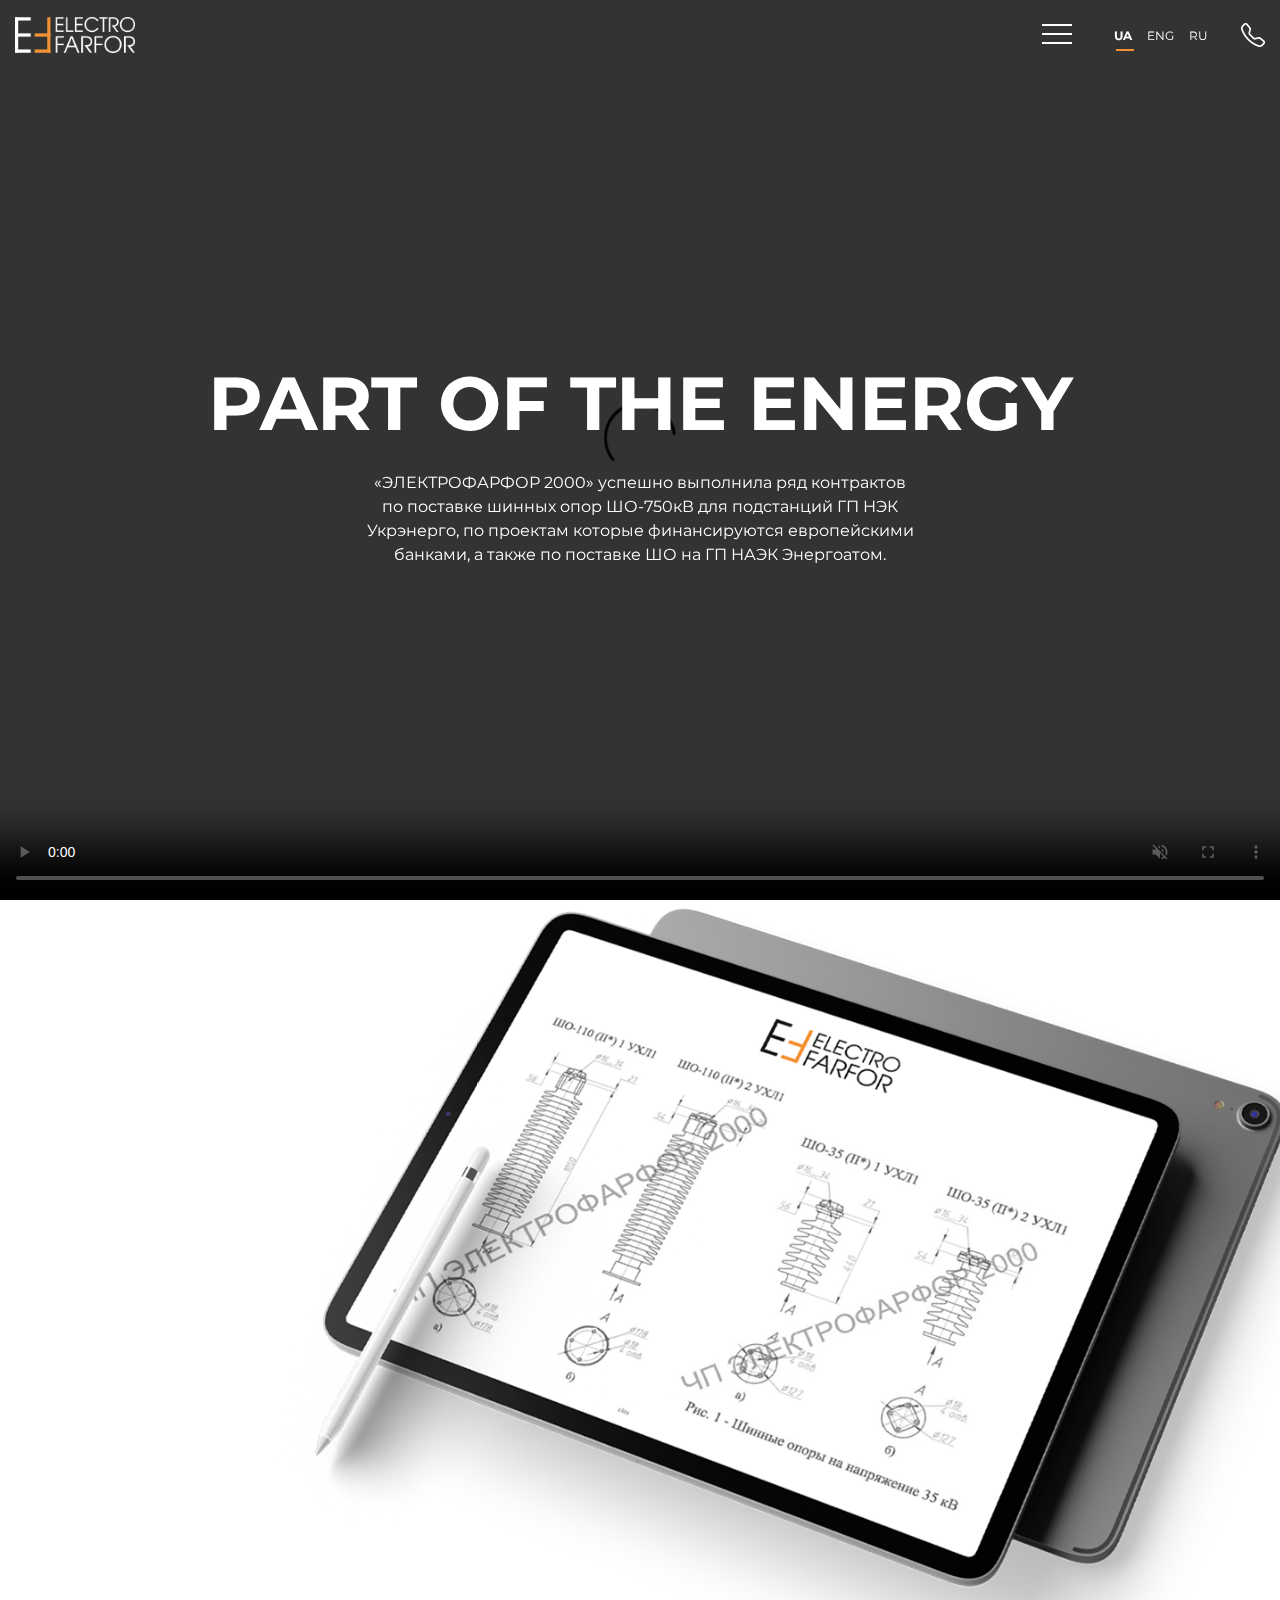
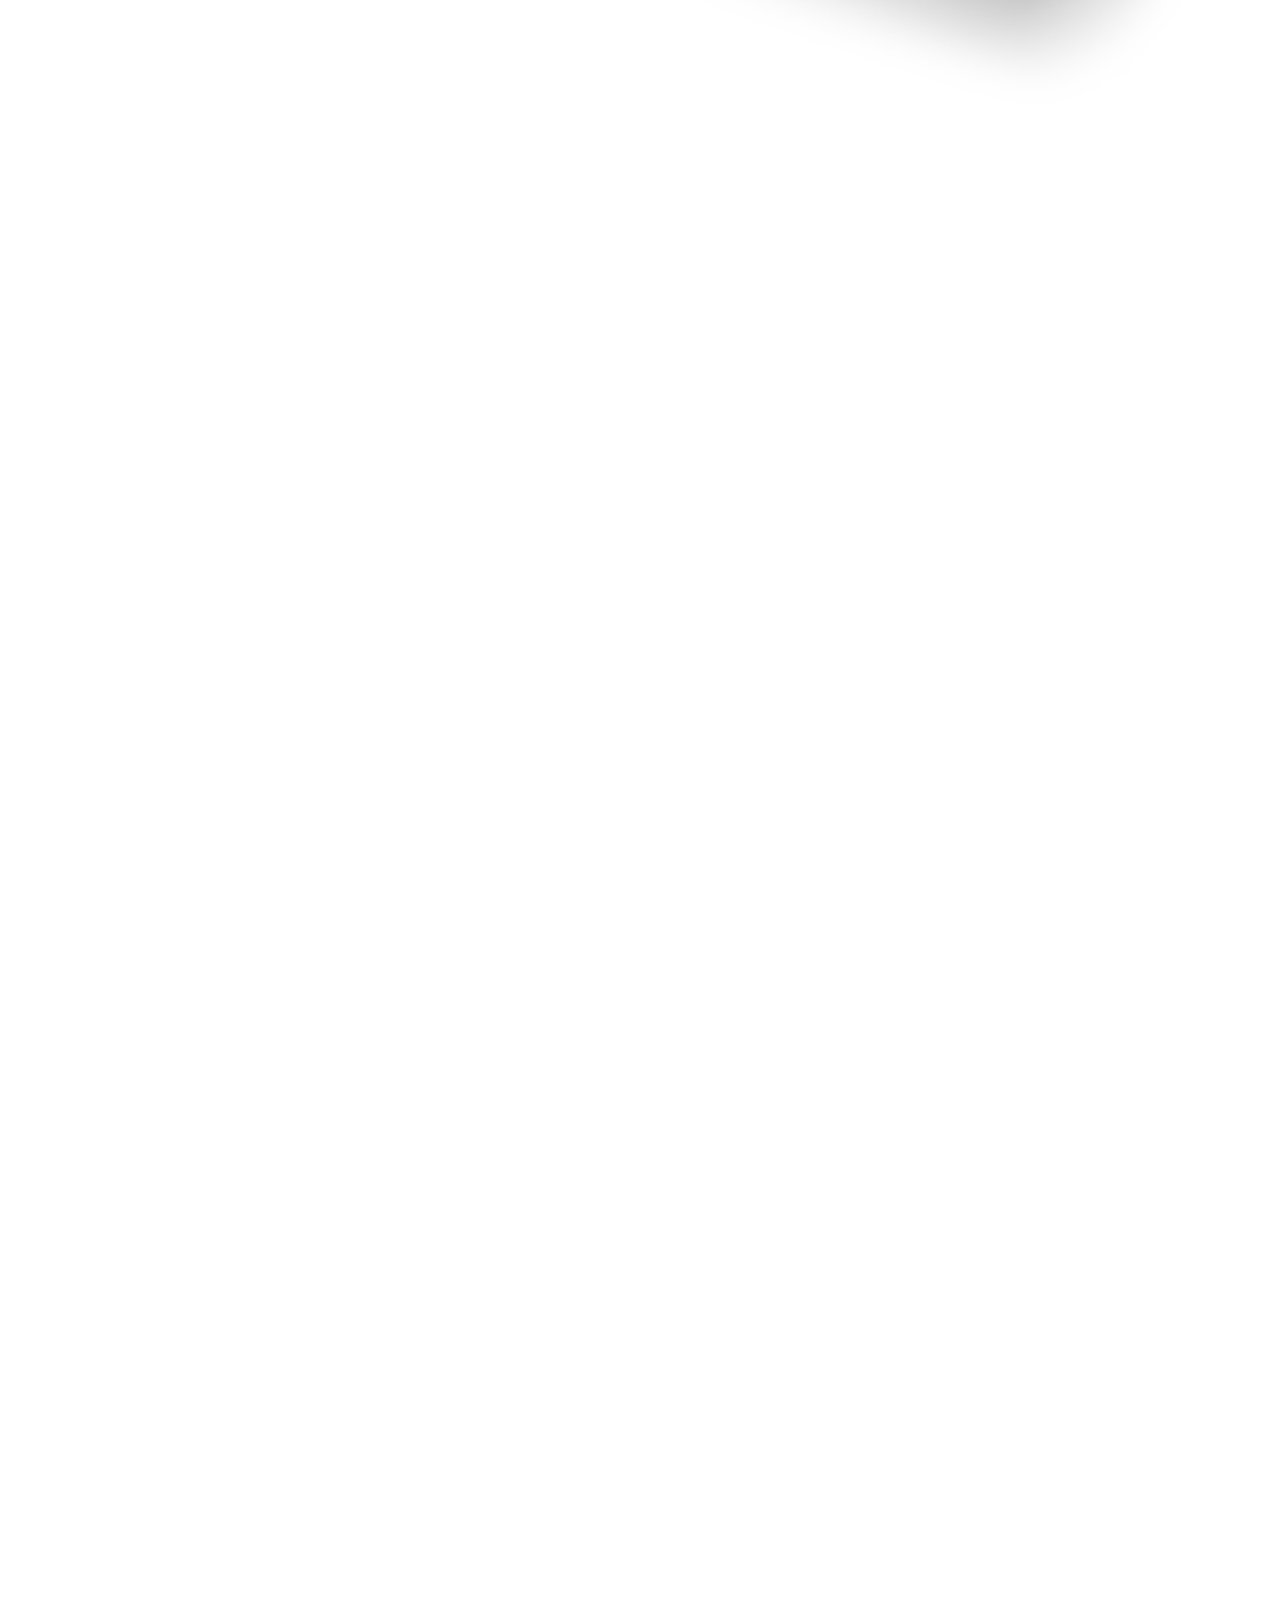
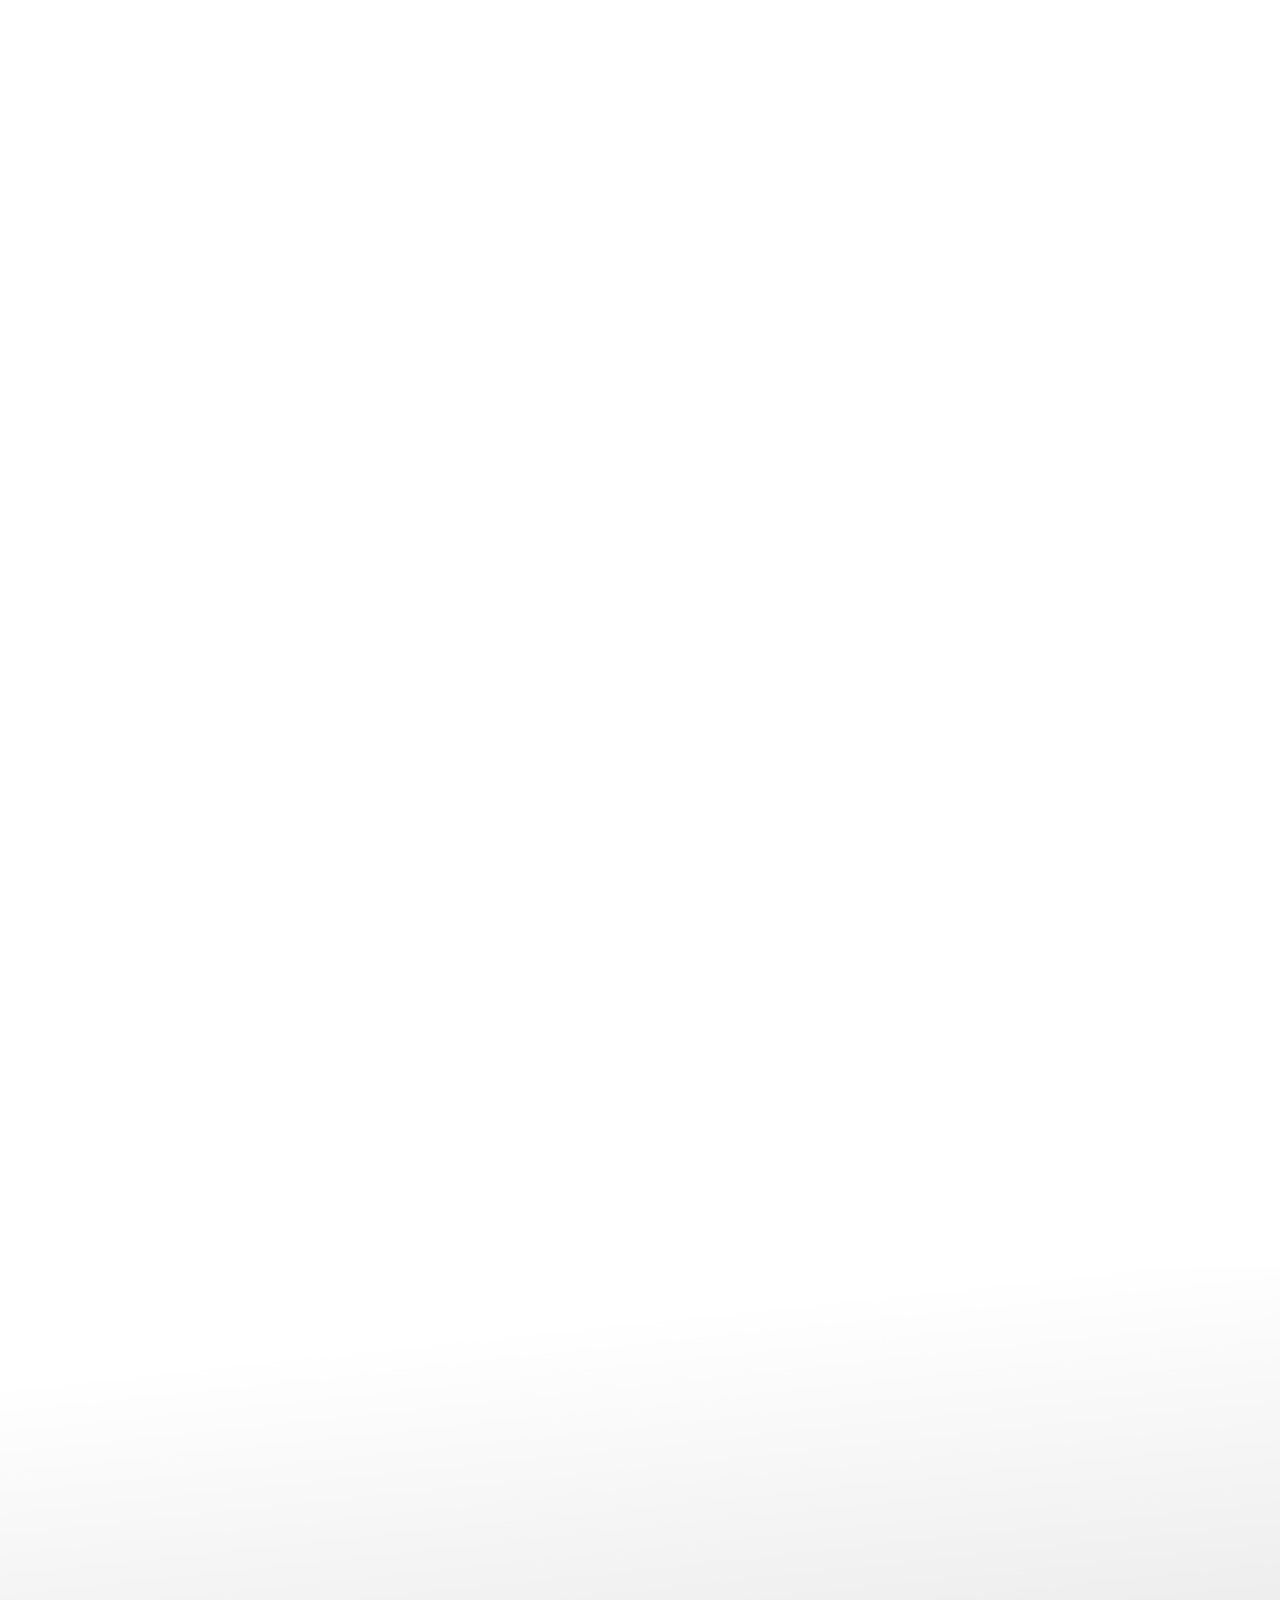
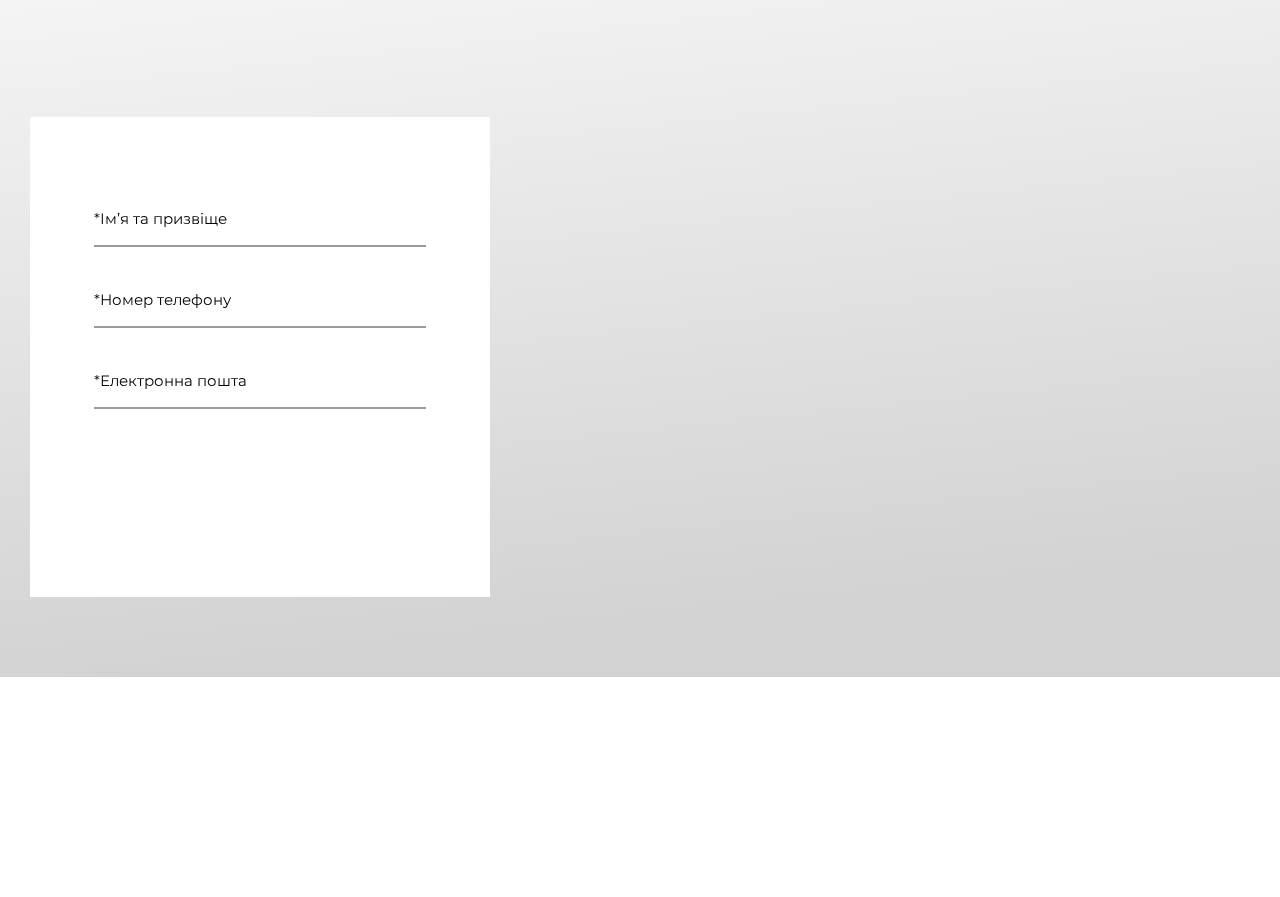
==== commit a51382f7: "fixed__3" ====
--- a/index.html
+++ b/index.html
@@ -26,7 +26,7 @@
           </div>
           <nav class="header__menu">
             <ul class="header__list">
-              <li><a href="/index.html" class="header__link">Головна</a></li>
+              <li><a href="/index.html" class="header__link active__">Головна</a></li>
               <li><a href="/Html/About_as.html" class="header__link">Про нас</a></li>
               <li><a href="/Html/References.html" class="header__link">Референси</a></li>
               <li><a href="/Html/Catalog.html" class="header__link trigger__catalog">Каталог</a>
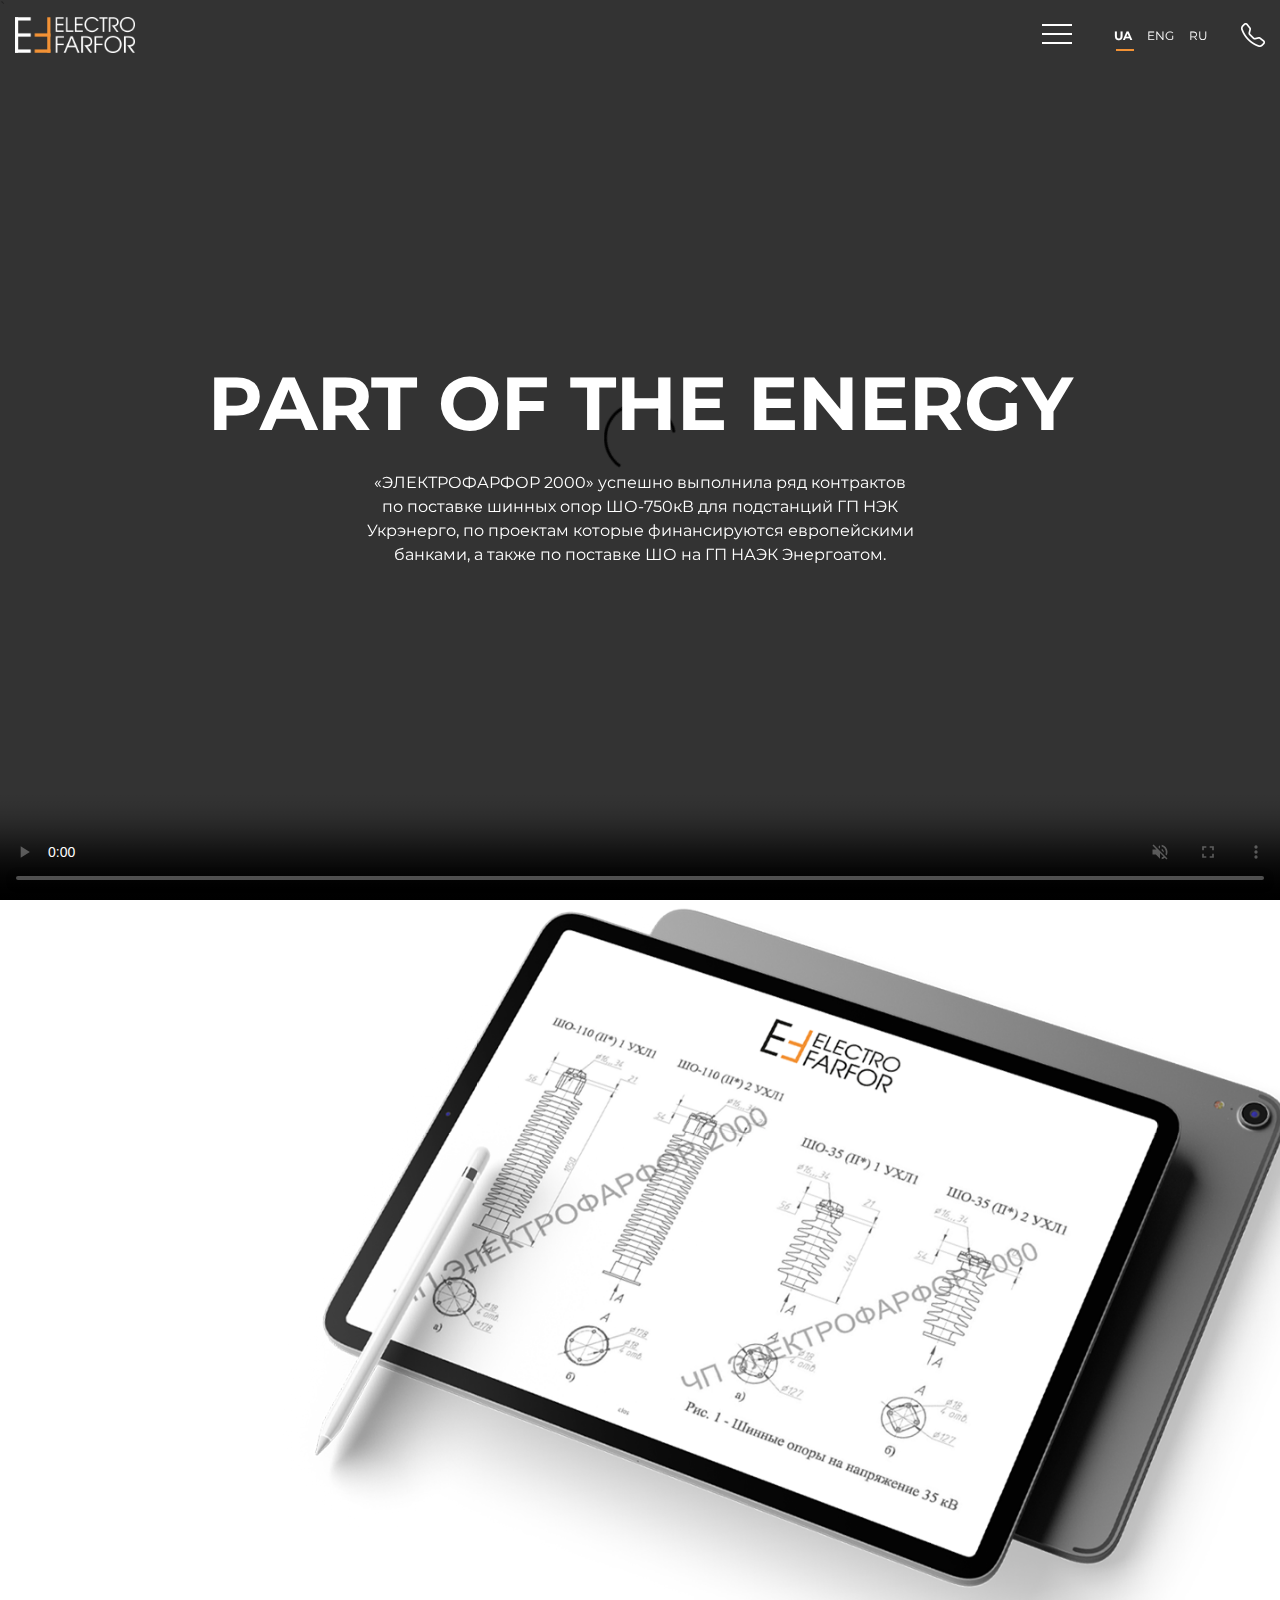
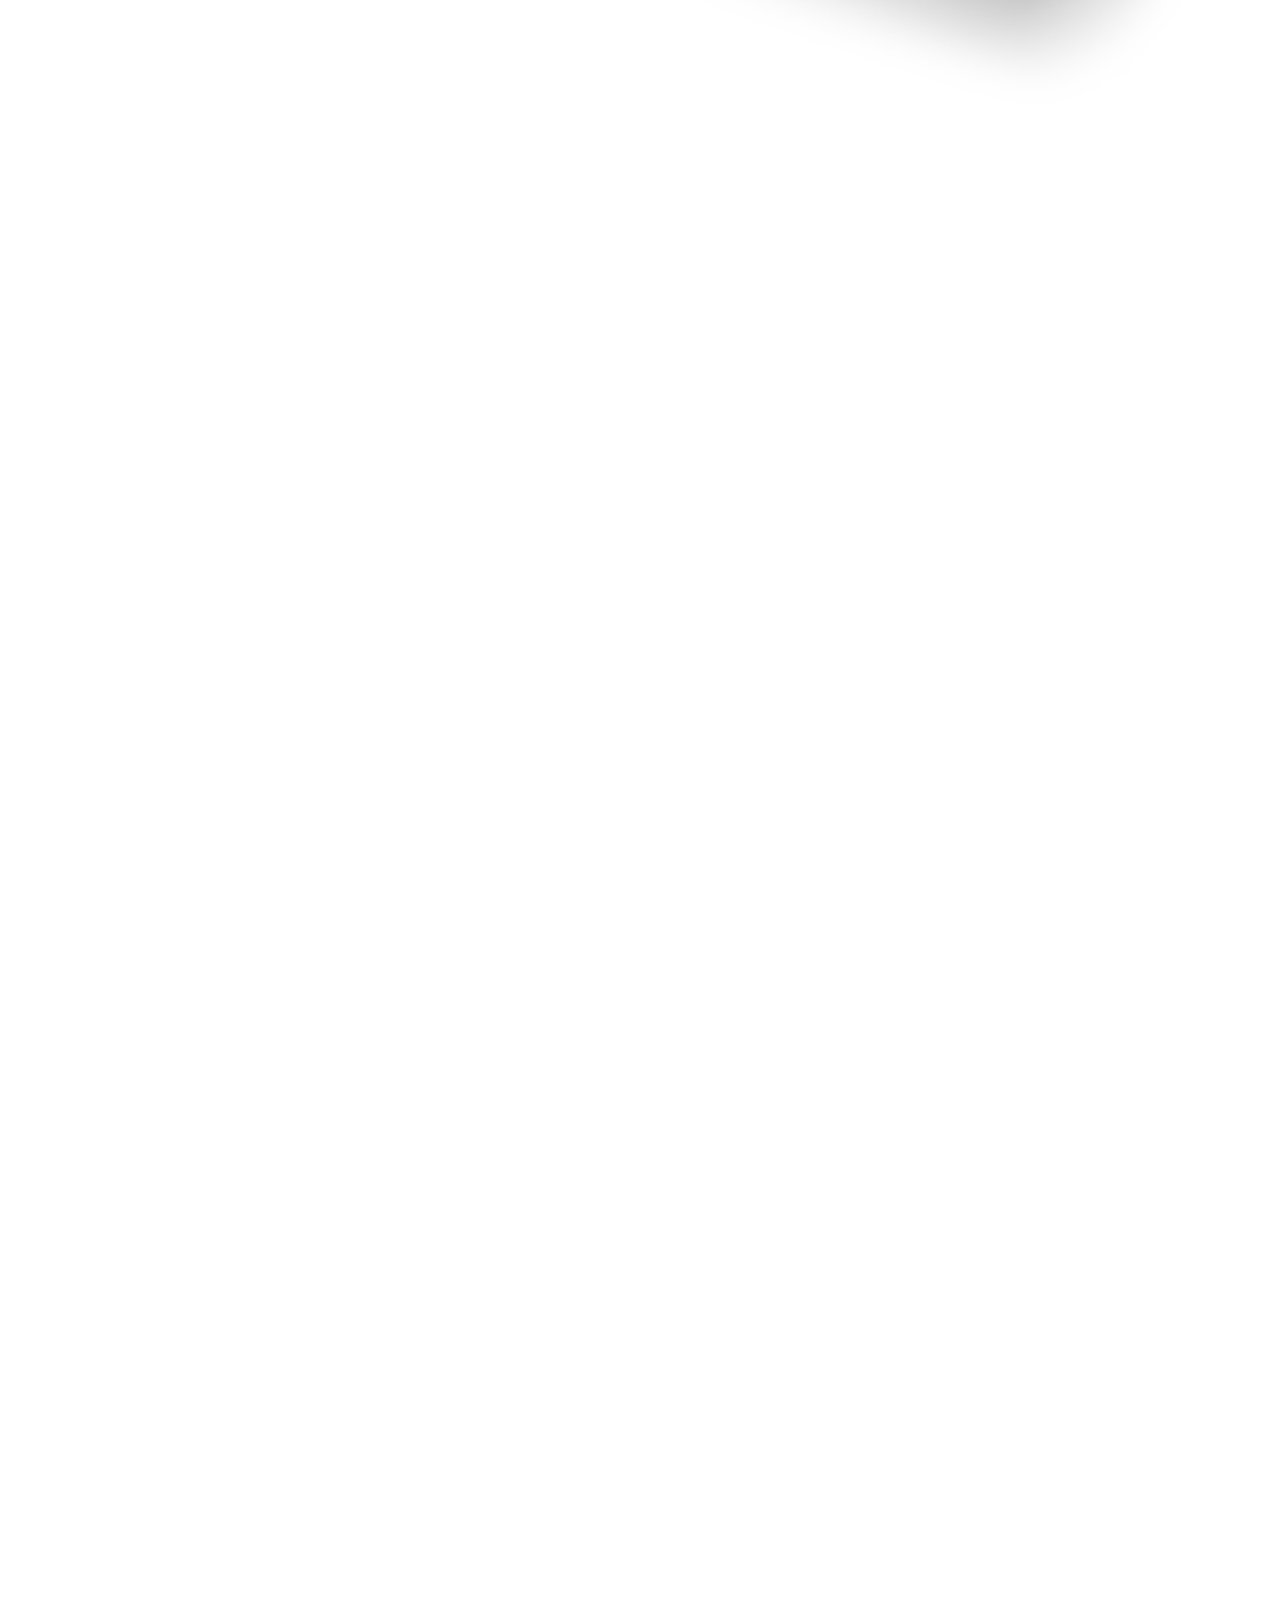
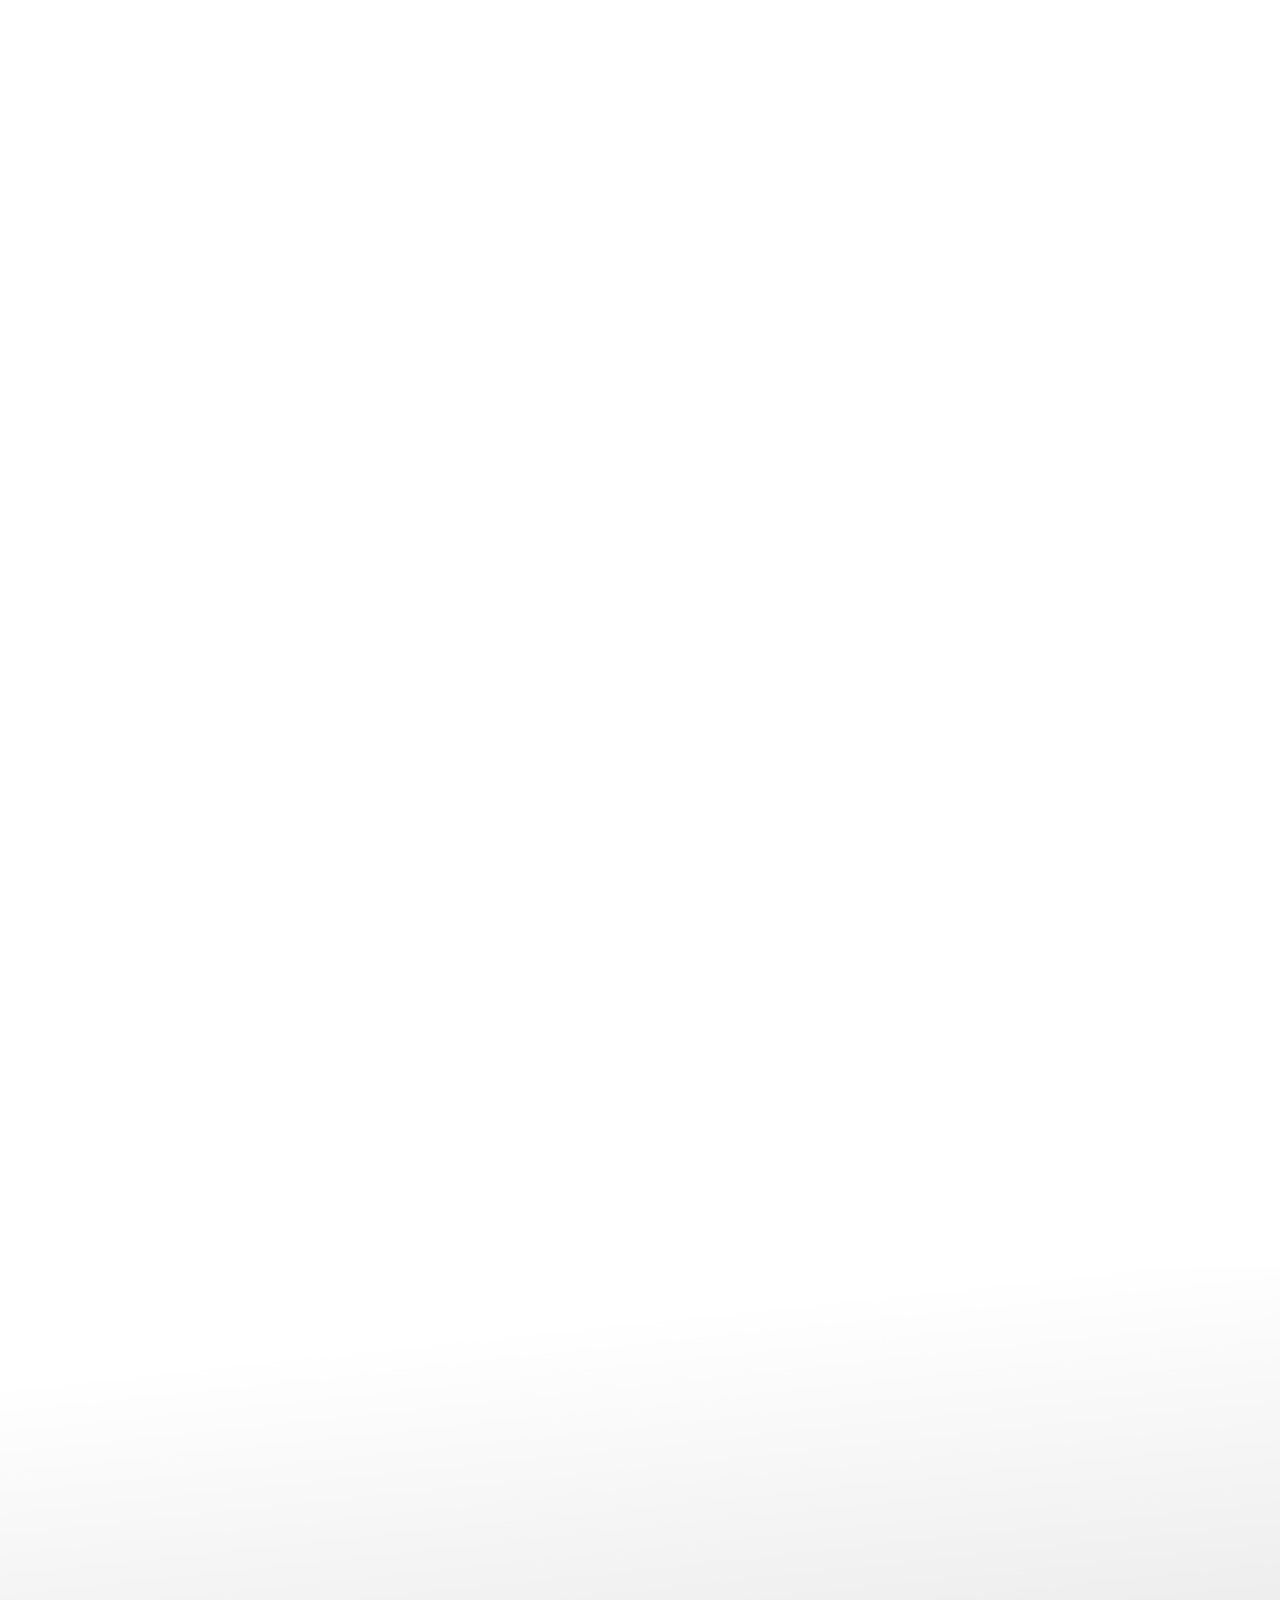
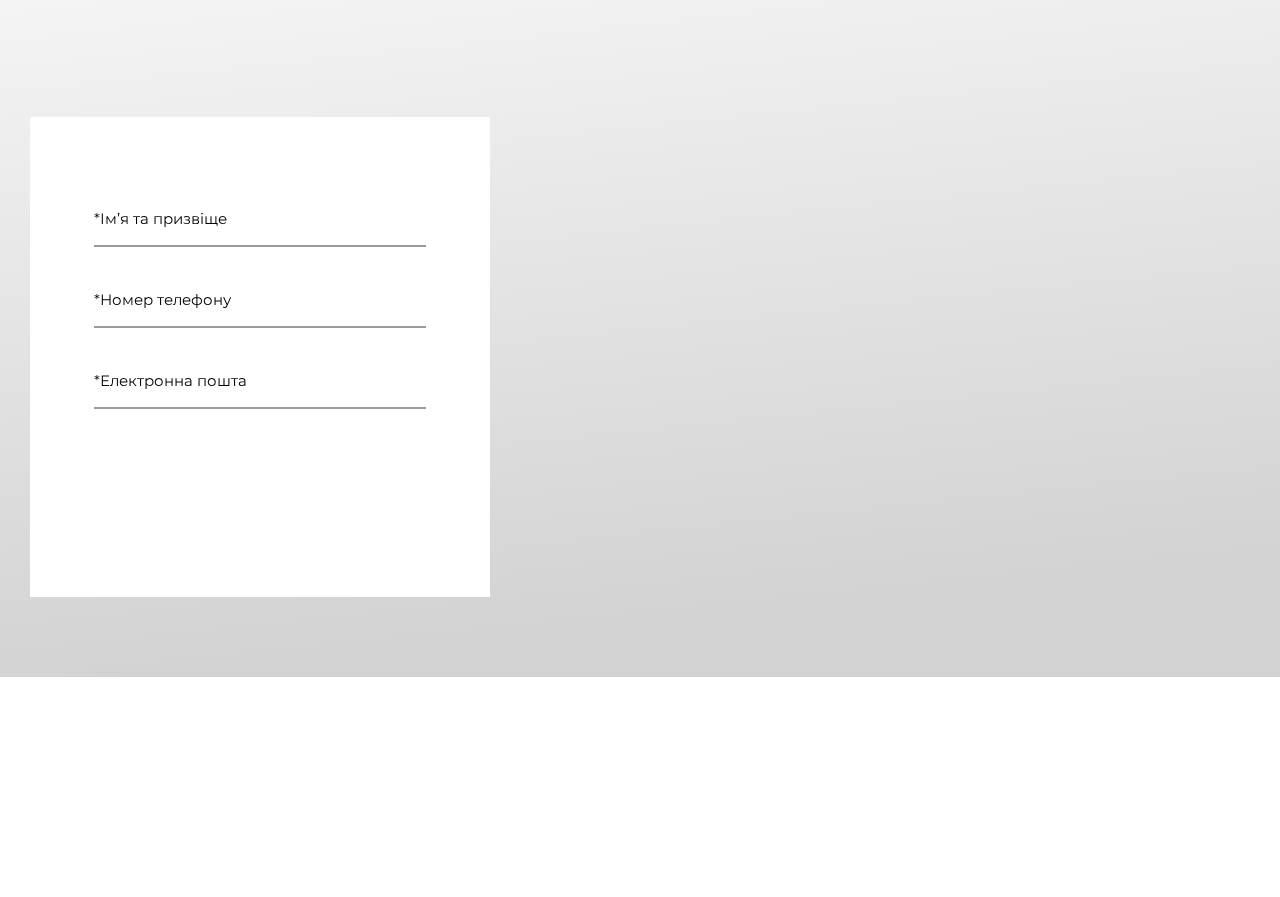
==== commit 892df3d0: "fixed__5" ====
--- a/index.html
+++ b/index.html
@@ -11,7 +11,6 @@
     />
     <link rel="stylesheet" href="/Css/Main.css" />
     <link rel="stylesheet" href="/Css/reset.css" />
-    <link rel="stylesheet" href="/Css/animate.css">
     <title>Electro Farfor</title>
   </head>
   <body>
@@ -313,7 +312,6 @@
     <!-- Подключения jQuery -->
     <script src="https://cdnjs.cloudflare.com/ajax/libs/jquery/3.4.1/jquery.min.js"></script>
     <!-- Подключения JS файлов-->
-    <script src="/Js/wow.min.js"></script>
     <script src="/Js/map-reference.js"></script>
     <script src="/Js/Main.js"></script>
     <script src="/Js/Parallax.js"></script>
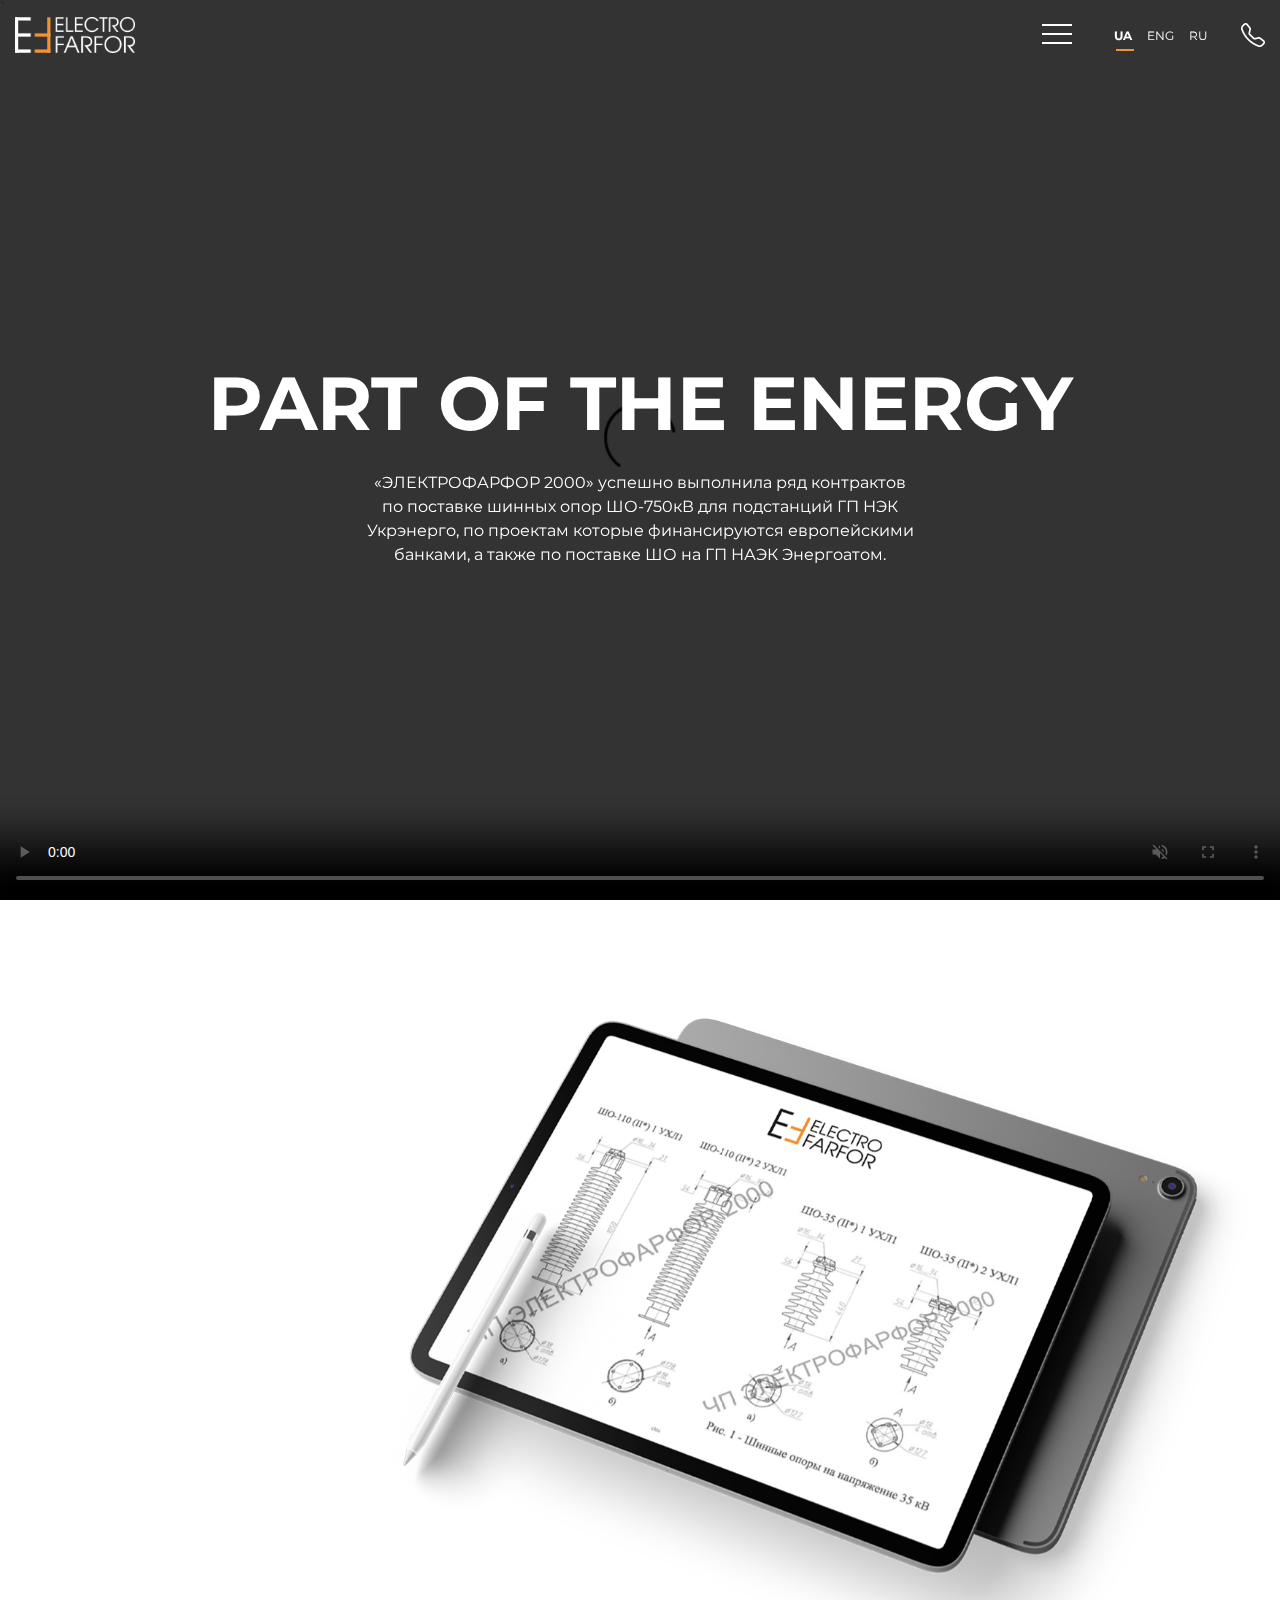
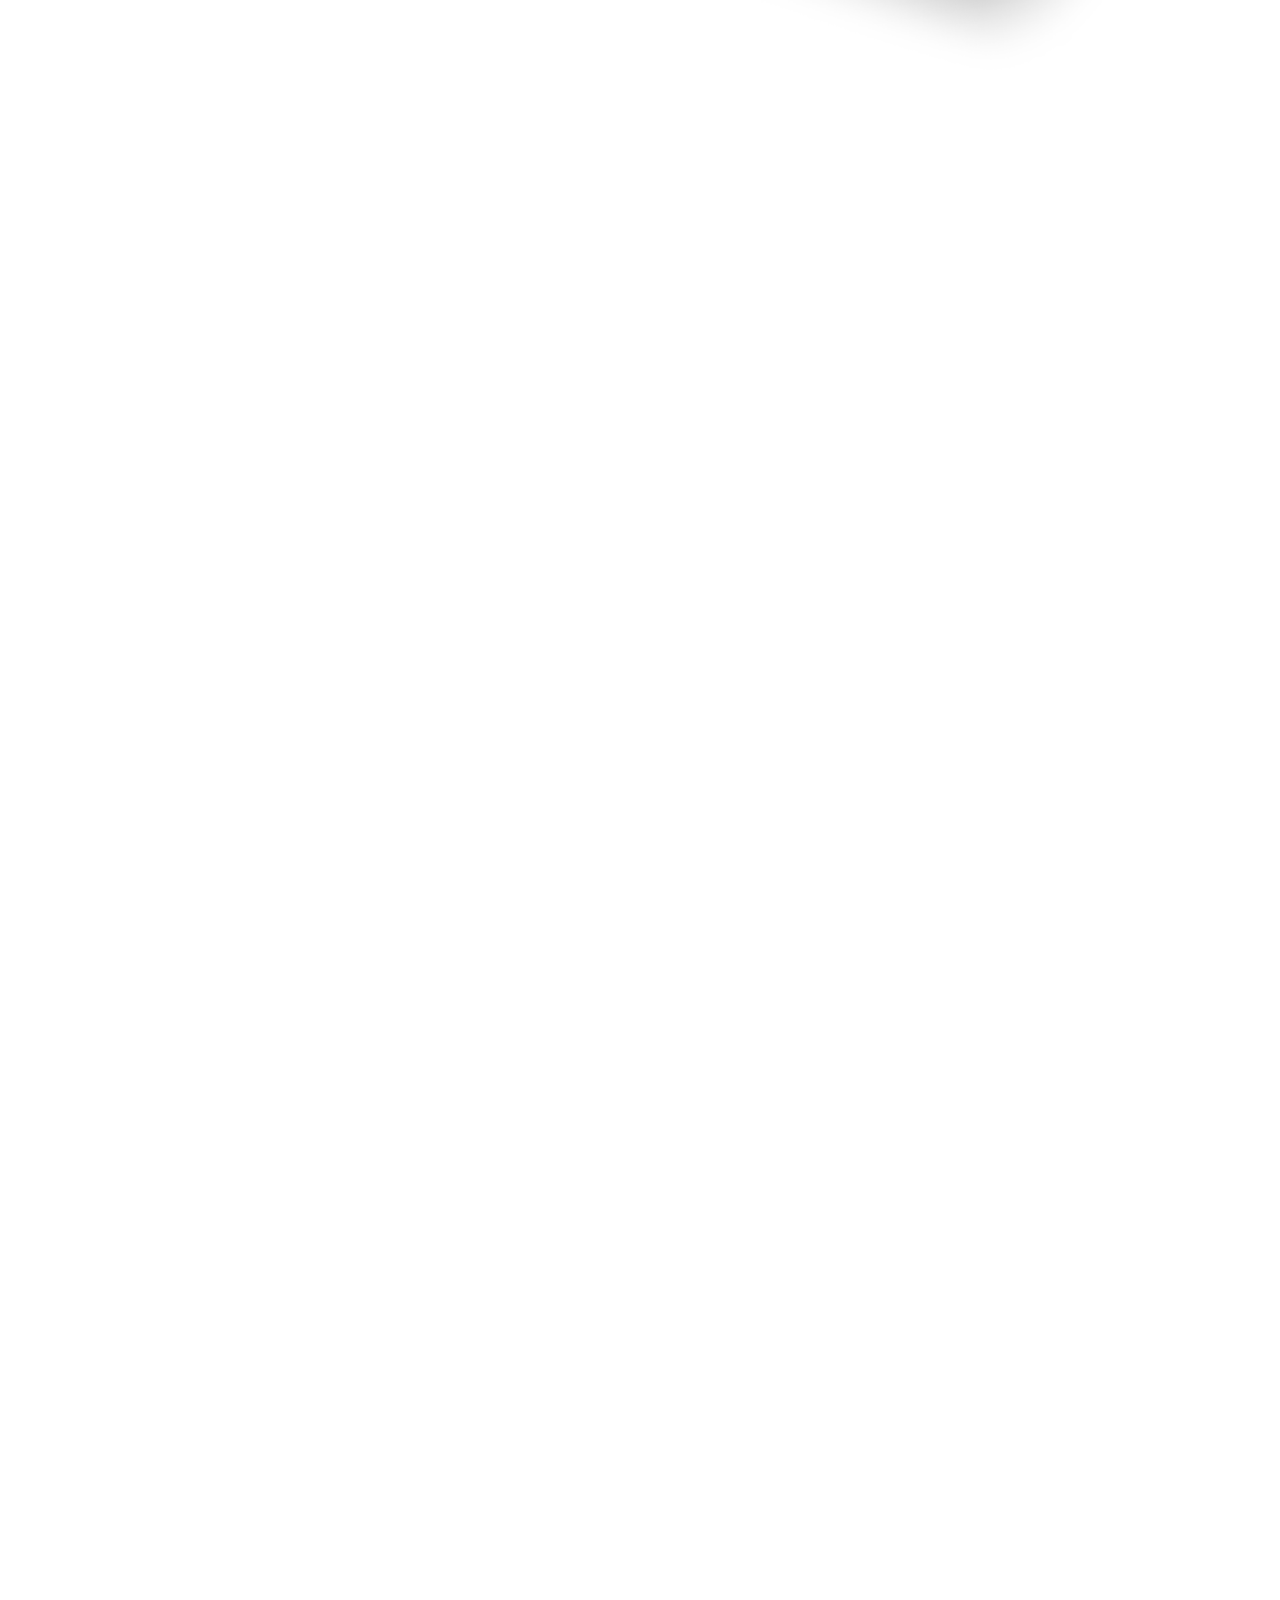
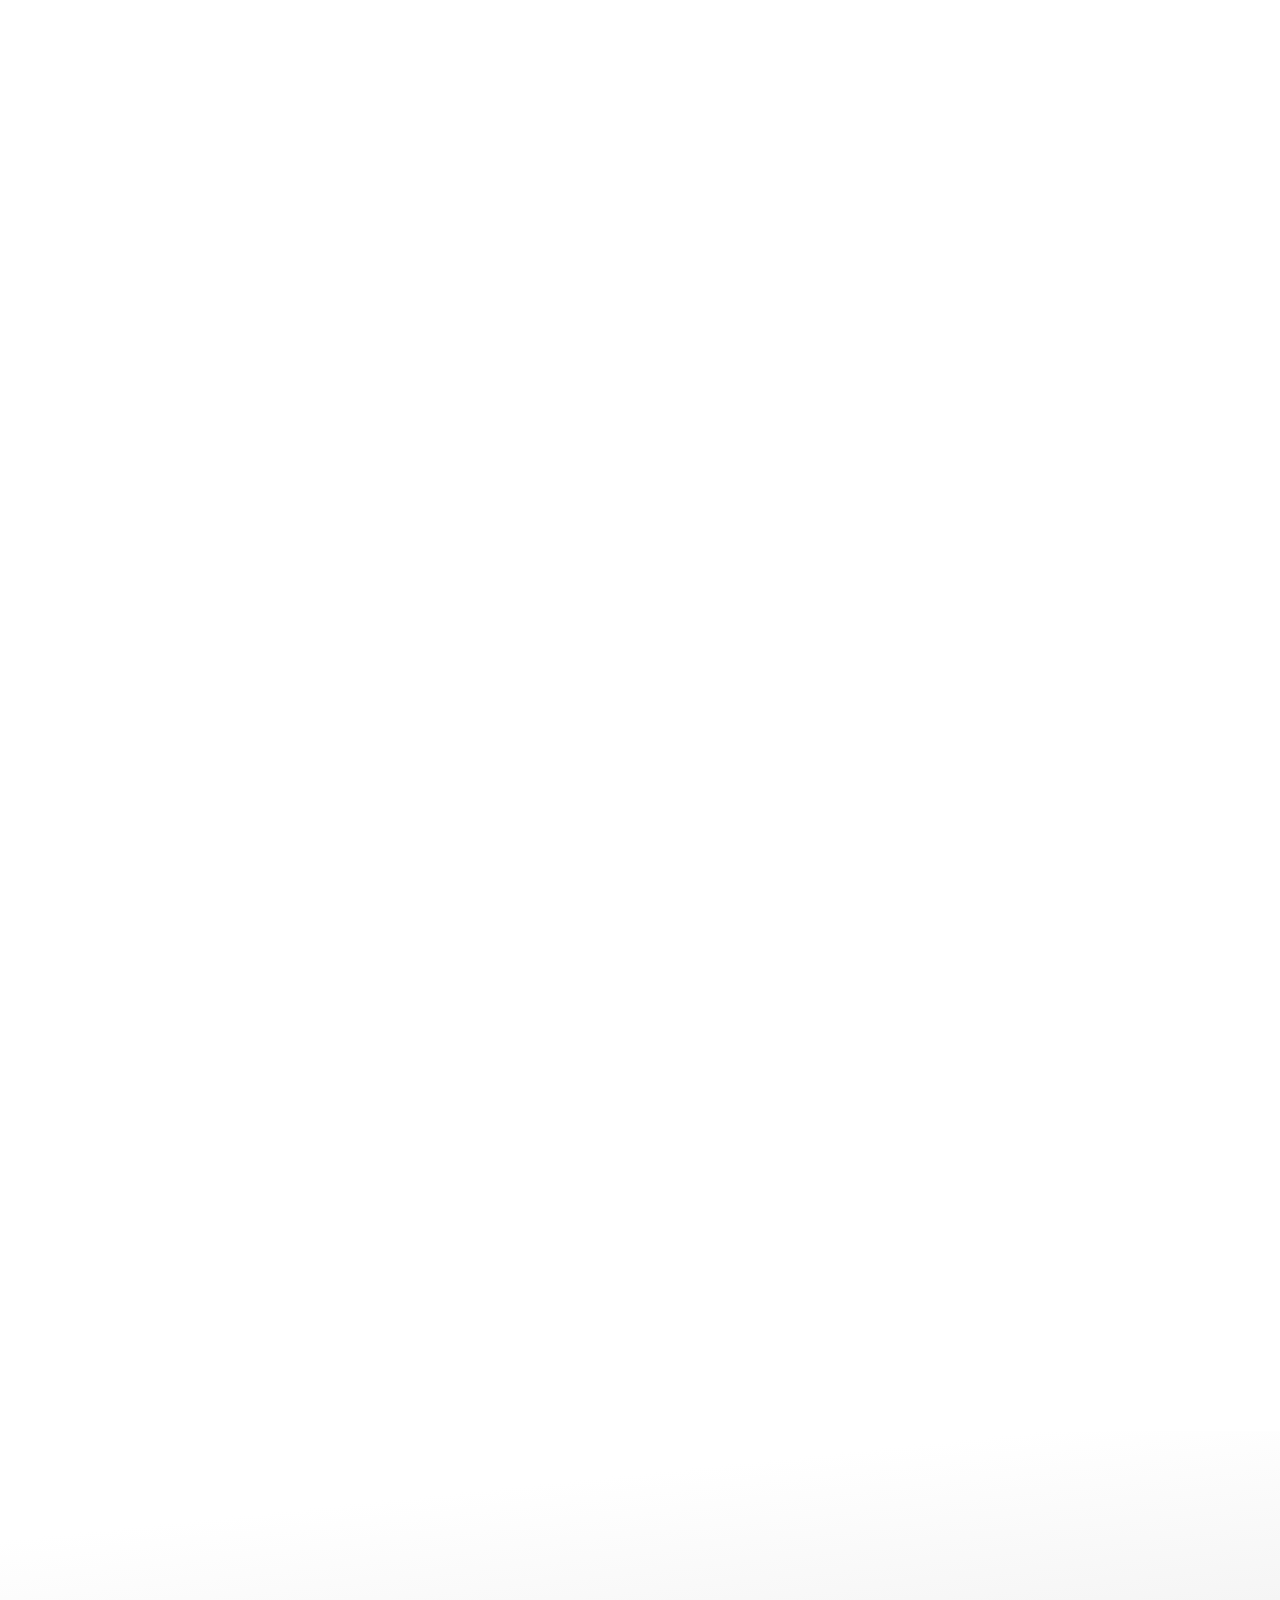
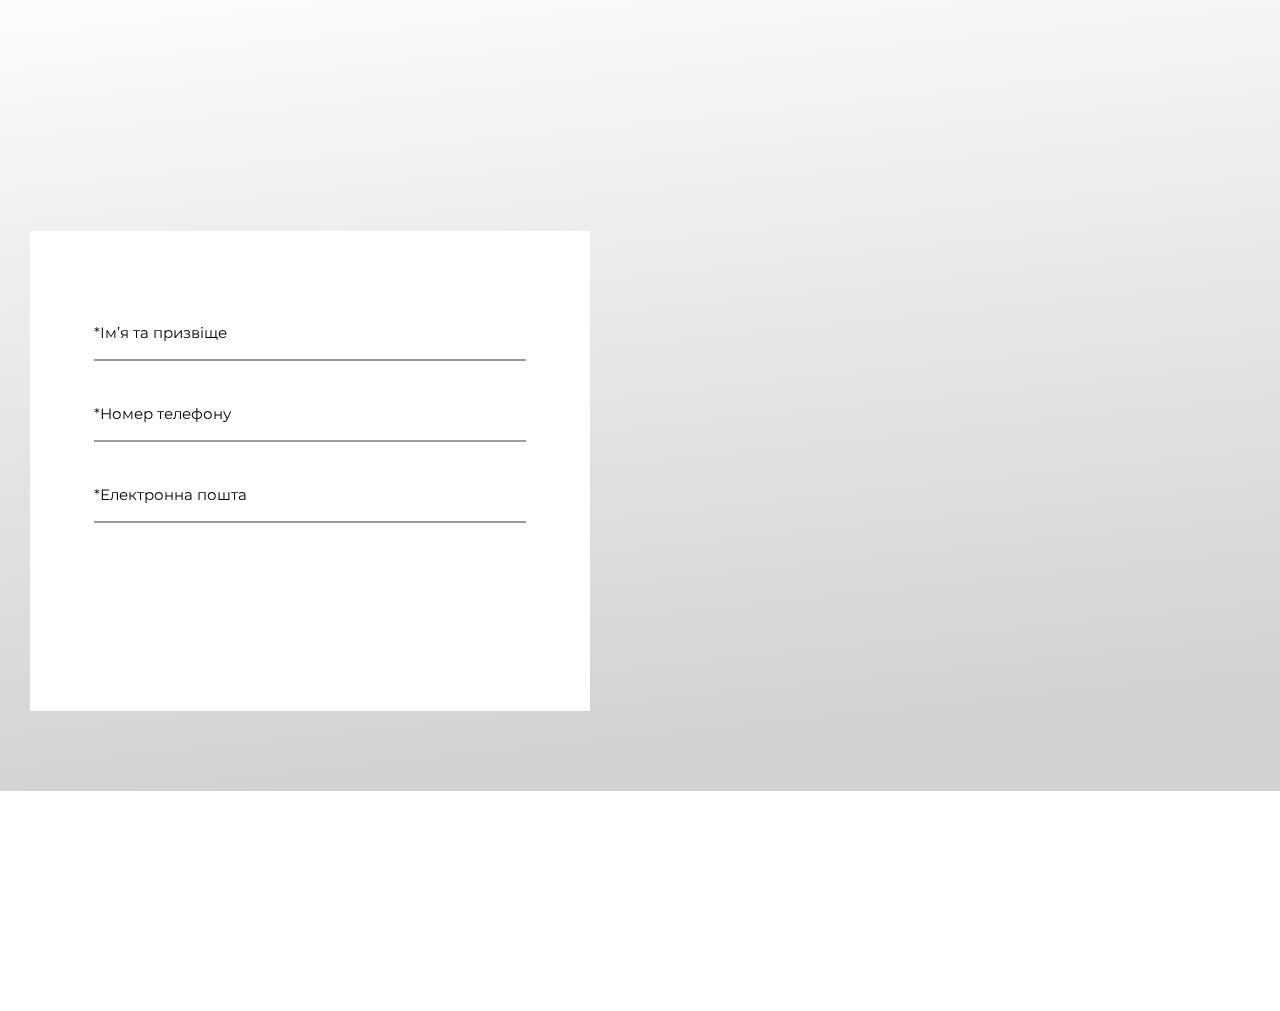
==== commit 698400da: "fixed detailed_catalog_logo_con" ====
--- a/index.html
+++ b/index.html
@@ -238,11 +238,10 @@
                     <input class="__btn__text validate__btn" type="submit" value="отримати"></input>
                   </div>
                 </div>
-              </form>
-              </div>
-            </div>
-            <div class="detailed_catalog_logo_con _anim-items _anim-no-hide">
-                <!-- <img src="/Img/detailed_catalog2.png"></img> -->
+                </form>
+                <div class="detailed_catalog_logo_con _anim-items _anim-no-hide">  
+                </div>
+              </div>
             </div>
           </div>
       </main>
@@ -315,6 +314,7 @@
     <script src="/Js/map-reference.js"></script>
     <script src="/Js/Main.js"></script>
     <script src="/Js/Parallax.js"></script>
+    
   
   </body>
 </html>
--- a/Css/Main.css
+++ b/Css/Main.css
@@ -669,7 +669,7 @@
 }
 
 .main_about__as__body {
-  padding: 90px 0px;
+  padding: 222px 0px 90px;
   display: flex;
   justify-content: space-between;
 }
@@ -708,7 +708,7 @@
   transform: translateZ(0);
   transition: transform 100ms linear;
   box-sizing: border-box;
-  padding: 300px 30px 300px 30px;
+  padding: 377px 30px 377px 30px;
 }
 
 .background {
@@ -720,8 +720,10 @@
   left: -100px;
   bottom: -100px;
   right: -100px;
+  inset: -100px;
   background-image: url(/Img/About_as_photo.png);
-  background-size: cover;
+  background-repeat: no-repeat;
+  background-size: contain;
   -webkit-transform: translateZ(150px);
   -ms-transform: translateZ(150px);
   transform: translateZ(150px);
@@ -740,6 +742,21 @@
   max-width: 350px;
 }
 
+@media (max-width: 1800px) {
+  .background {
+    inset: -50px;
+  }
+  .main_about__as__body {
+    padding: 100px 0px 90px;
+  }
+}
+
+@media (max-width: 1700px) {
+  .background {
+    inset: 0px;
+  }
+}
+
 @media (max-width: 1550px) {
   .main_about__as__prhoto {
     flex: 0 0 900px;
@@ -762,8 +779,8 @@
     display: block;
   }
 
-  #parallax {
-    background-image: none;
+  .wrap {
+    display: none;
   }
 
   .main_about__as__text {
@@ -1013,6 +1030,15 @@
   }
   .main_map_about {
     margin-top: 243px;
+  }
+}
+
+@media (max-width: 319px) {
+  .main_map_about_item {
+    padding: 0px;
+  }
+  .__text__title {
+    font-size: 30px;
   }
 }
 
@@ -1101,16 +1127,16 @@
 
 .detailed_catalog_body {
   padding: 170px 0px;
-  max-width: 570px;
-  overflow-x: hidden;
+
+  position: relative;
 }
 
 .detailed_catalog_logo_con {
   position: absolute;
-  top: 92px;
-  right: 0px;
-  width: 1171px;
-  height: 1027px;
+  top: 36px;
+  right: -133px;
+  width: 1275px;
+  height: 1125px;
   background-image: url(/Img/detailed_catalog2.png);
   background-size: cover;
   background-repeat: no-repeat;
@@ -1145,14 +1171,18 @@
   margin-top: 60px;
 }
 
-@media (max-width: 1840px) {
+.detailed_catalog .validate_form {
+  max-width: 560px;
+}
+
+@media (max-width: 1870px) {
   .detailed_catalog_body {
     padding: 130px 0px;
   }
   .detailed_catalog_logo_con {
-    width: 1171px;
+    width: 1064px;
     height: 976px;
-    background-position: -0px 112px;
+    right: 20px;
   }
 }
 
@@ -1165,27 +1195,47 @@
   }
 }
 
-@media (max-width: 1376px) {
-  .detailed_catalog_body {
-    max-width: 460px;
-  }
+@media (max-width: 1426px) {
   .detailed_catalog_body {
     padding: 80px 0px;
   }
-}
-
-@media (max-width: 1304px) {
   .detailed_catalog_logo_con {
-    width: 874px;
-    height: 790px;
-    background-position: 114px 216px;
+    width: 902px;
+    height: 871px;
+    background-position: 114px 164px;
     background-size: contain;
   }
 }
 
+@media (max-width: 1339px) {
+  .detailed_catalog_logo_con {
+    width: 822px;
+    height: 769px;
+    background-position: 116px -42px;
+    background-size: contain;
+  }
+}
+
+@media (max-width: 1237px) {
+  .detailed_catalog_logo_con {
+    width: 717px;
+    height: 664px;
+    background-position: 59px 10px;
+  }
+}
+
 @media (max-width: 1172px) {
-  .detailed_catalog_body {
-    max-width: 360px;
+  .detailed_catalog_logo_con {
+    display: none;
+  }
+  .detailed_catalog_body .__text__text {
+    max-width: 100%;
+  }
+  .detailed_catalog .validate_form {
+    max-width: 100%;
+  }
+  .detailed_catalog_input_body {
+    max-width: 100%;
   }
 }
 
@@ -1211,11 +1261,14 @@
 }
 
 @media (max-width: 861px) {
-  .detailed_catalog_logo_con {
-    display: none;
-  }
   .detailed_catalog_body {
     max-width: 100%;
+  }
+}
+
+@media (max-width: 371px) {
+  .detailed_catalog_input_body {
+    padding: 24px;
   }
 }
 
@@ -2083,6 +2136,7 @@
   margin-left: -8px;
   margin-top: -8px;
   box-sizing: border-box;
+  position: absolute;
 }
 .map-marker.map-clickable {
   cursor: pointer;
@@ -2090,17 +2144,16 @@
 .pulse {
   width: 10px;
   height: 10px;
-  border: 5px solid #f7f14c;
+  border: 5px solid #f39235;
   -webkit-border-radius: 30px;
   -moz-border-radius: 30px;
   border-radius: 30px;
   background-color: #716f42;
-  z-index: 10;
   position: absolute;
   box-sizing: border-box;
 }
 .map-marker .dot {
-  border: 10px solid #fff601;
+  border: 10px solid #f39235;
   background: transparent;
   -webkit-border-radius: 60px;
   -moz-border-radius: 60px;
@@ -2116,7 +2169,6 @@
   position: absolute;
   top: -20px;
   left: -20px;
-  z-index: 1;
   opacity: 0;
   box-sizing: border-box;
 }
@@ -2729,27 +2781,31 @@
   transform: scale(1.85);
 }
 
-.img__location_1 {
+.map-marker {
   background-size: 16px 16px;
   width: 16px;
   height: 16px;
 }
 
 .pop-up__map__text {
+  opacity: 0;
   display: none;
   position: absolute;
-  width: 180px;
-  padding: 10px;
-  background: #fff;
-  color: #000000;
-  font-size: 14px;
-  top: -81px;
-  left: 10px;
+  border-radius: 50%;
+  width: 120px;
+  height: 120px;
+  background: #000;
+  color: #fff;
+  font-size: 12px;
+  top: -204px;
+  left: -54px;
   font-family: "Montserrat", sans-serif;
   text-align: center;
   font-weight: 700;
   text-transform: uppercase;
   z-index: 5;
+  justify-content: center;
+  align-items: center;
   -webkit-box-shadow: 4px -2px 39px -5px rgba(34, 60, 80, 0.12);
   -moz-box-shadow: 4px -2px 39px -5px rgba(34, 60, 80, 0.12);
   box-shadow: 4px -2px 39px -5px rgba(34, 60, 80, 0.12);
@@ -2759,11 +2815,11 @@
 .pop-up__map__text::after {
   content: "";
   position: absolute;
-  top: 46px;
-  left: 0;
+  top: 119px;
+  left: 57px;
   width: 0;
   height: 0;
-  border-left: 1px solid transparent;
-  border-right: 25px solid transparent;
-  border-top: 24px solid #fff;
-}
+  border-left: 2px solid transparent;
+  border-right: 2px solid transparent;
+  border-top: 93px solid #000;
+}
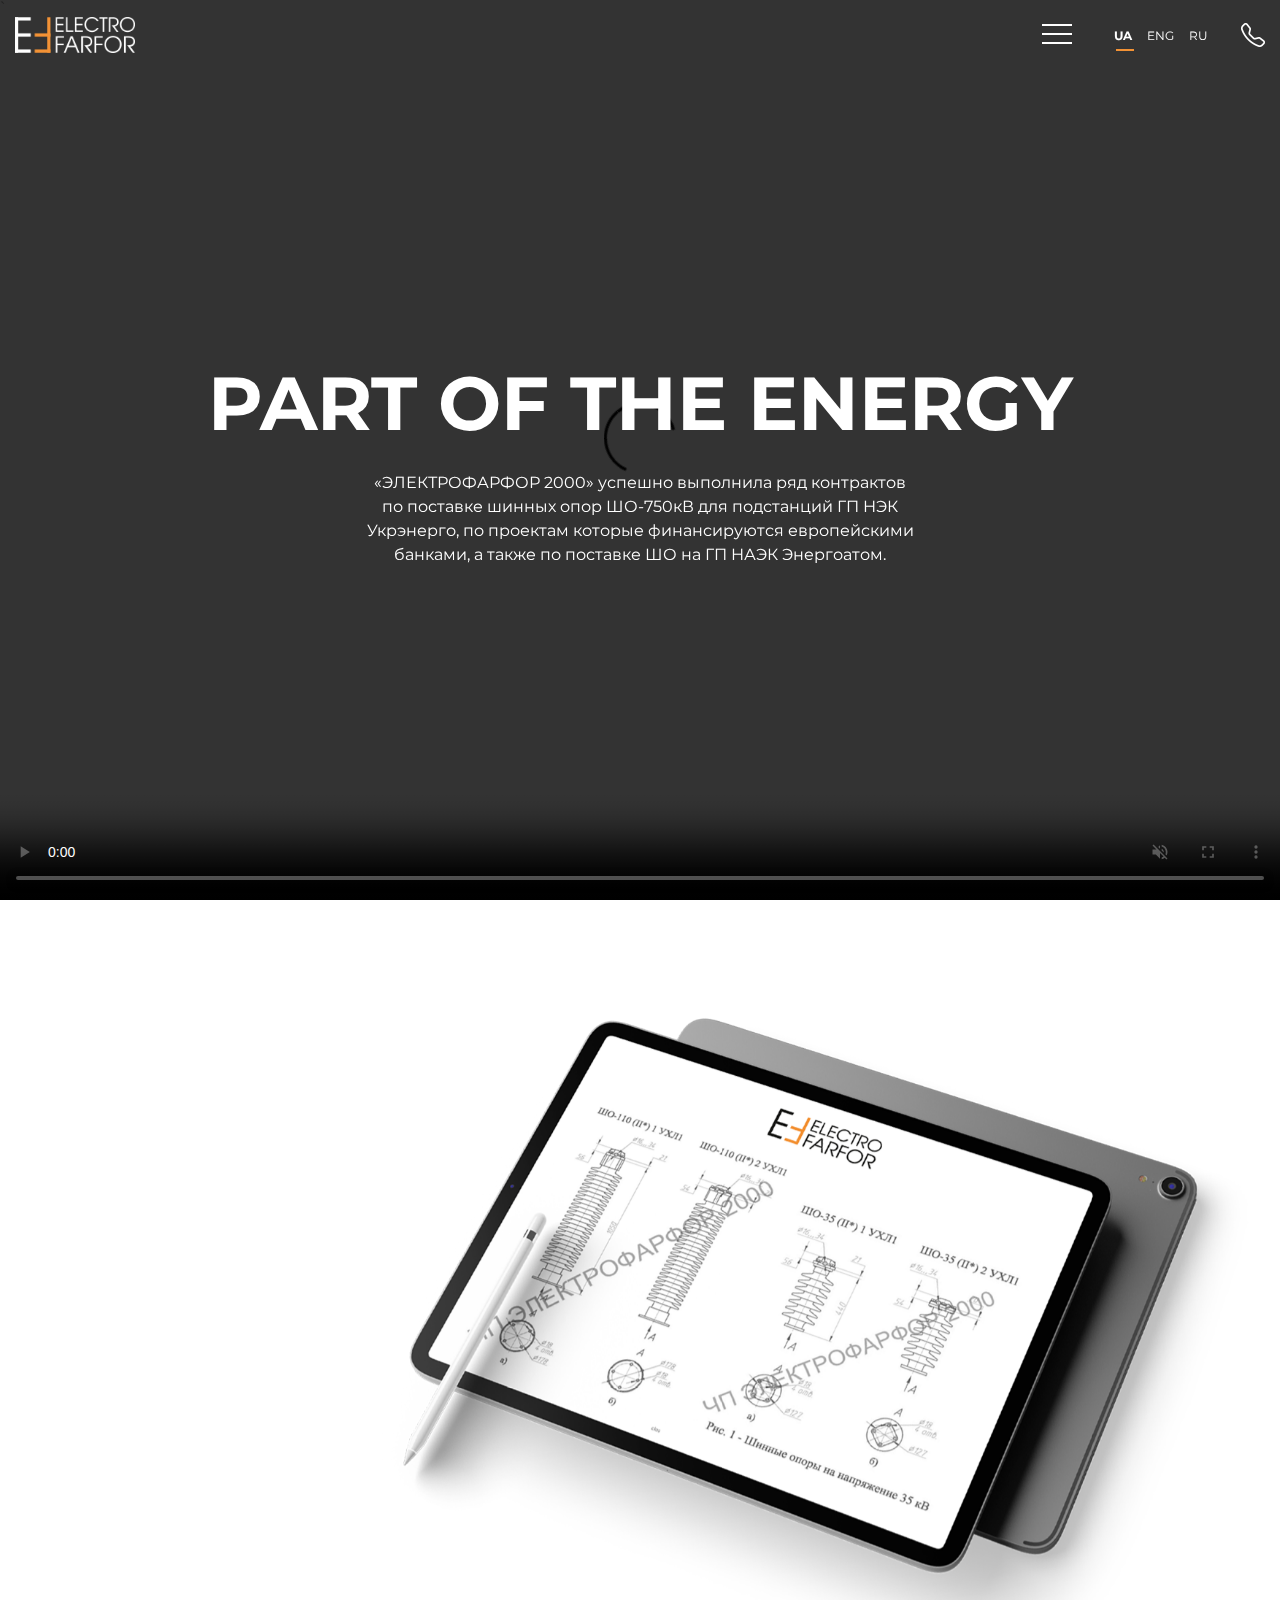
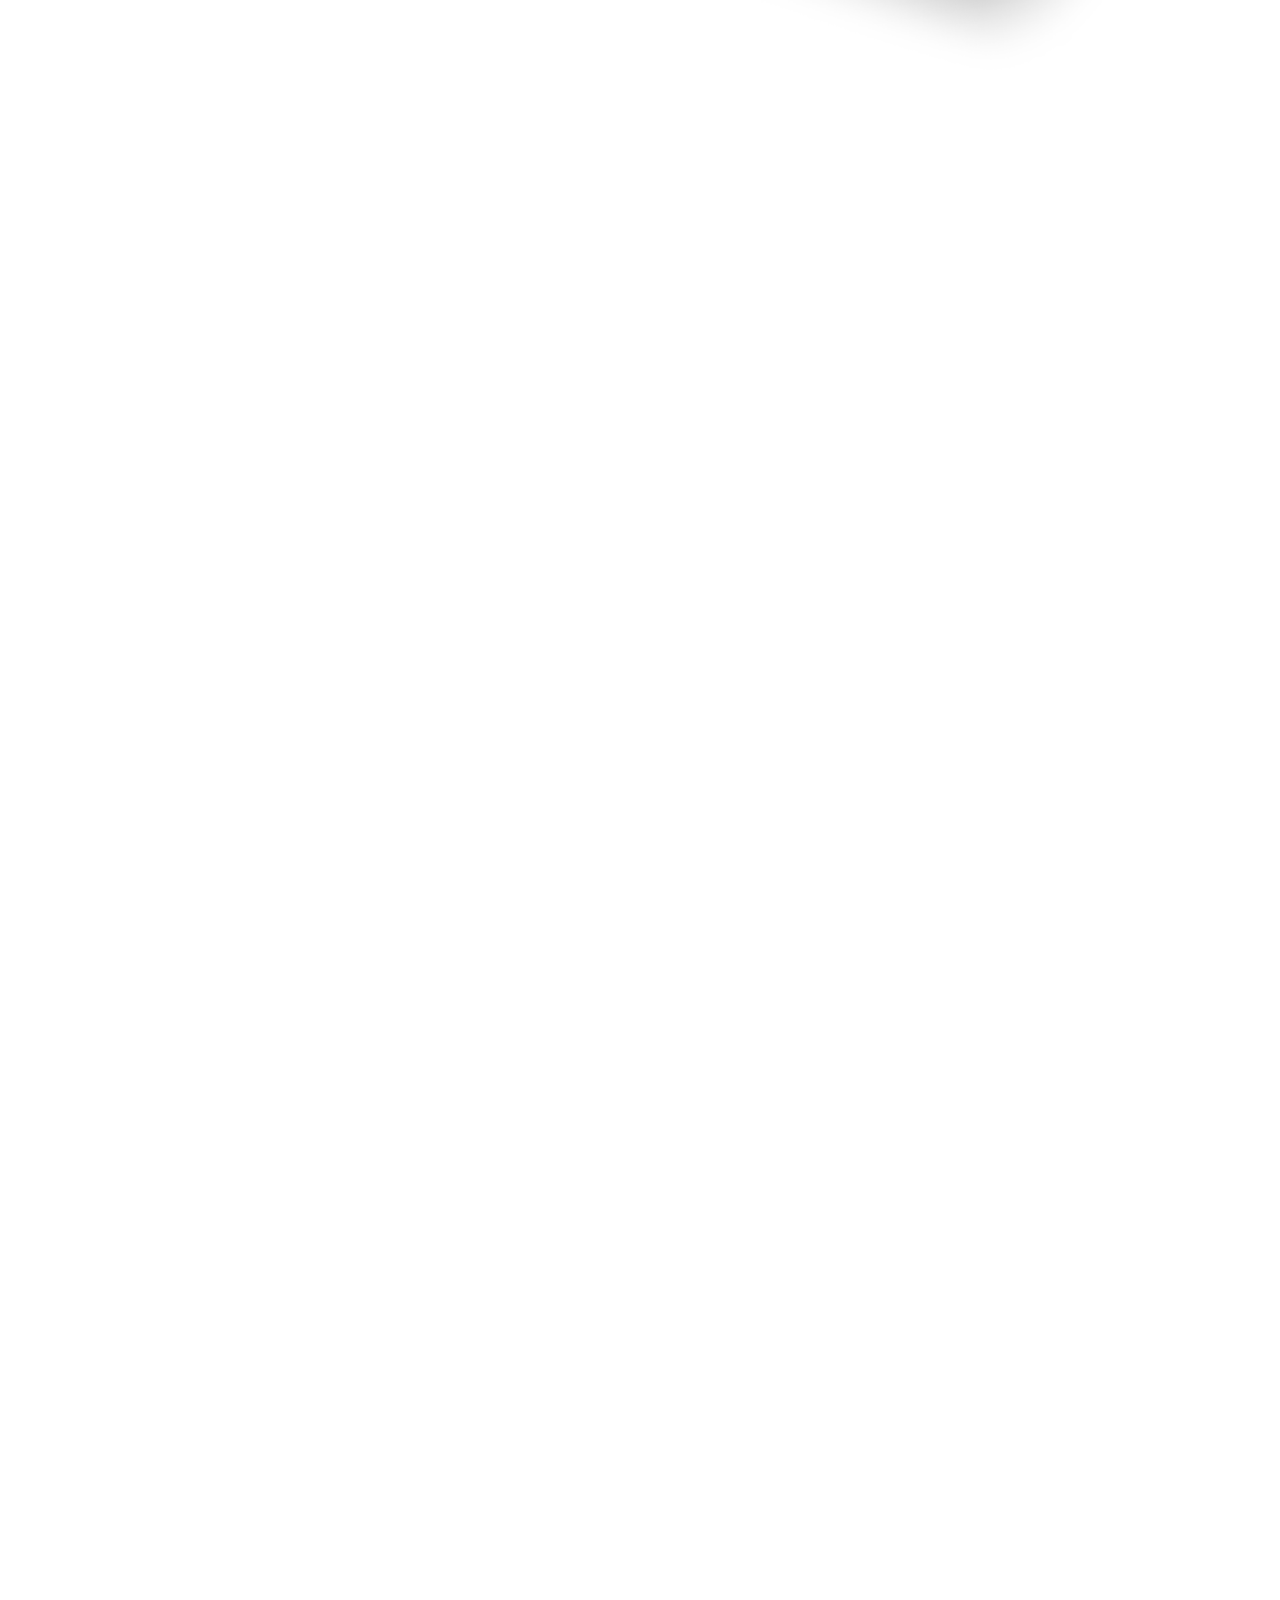
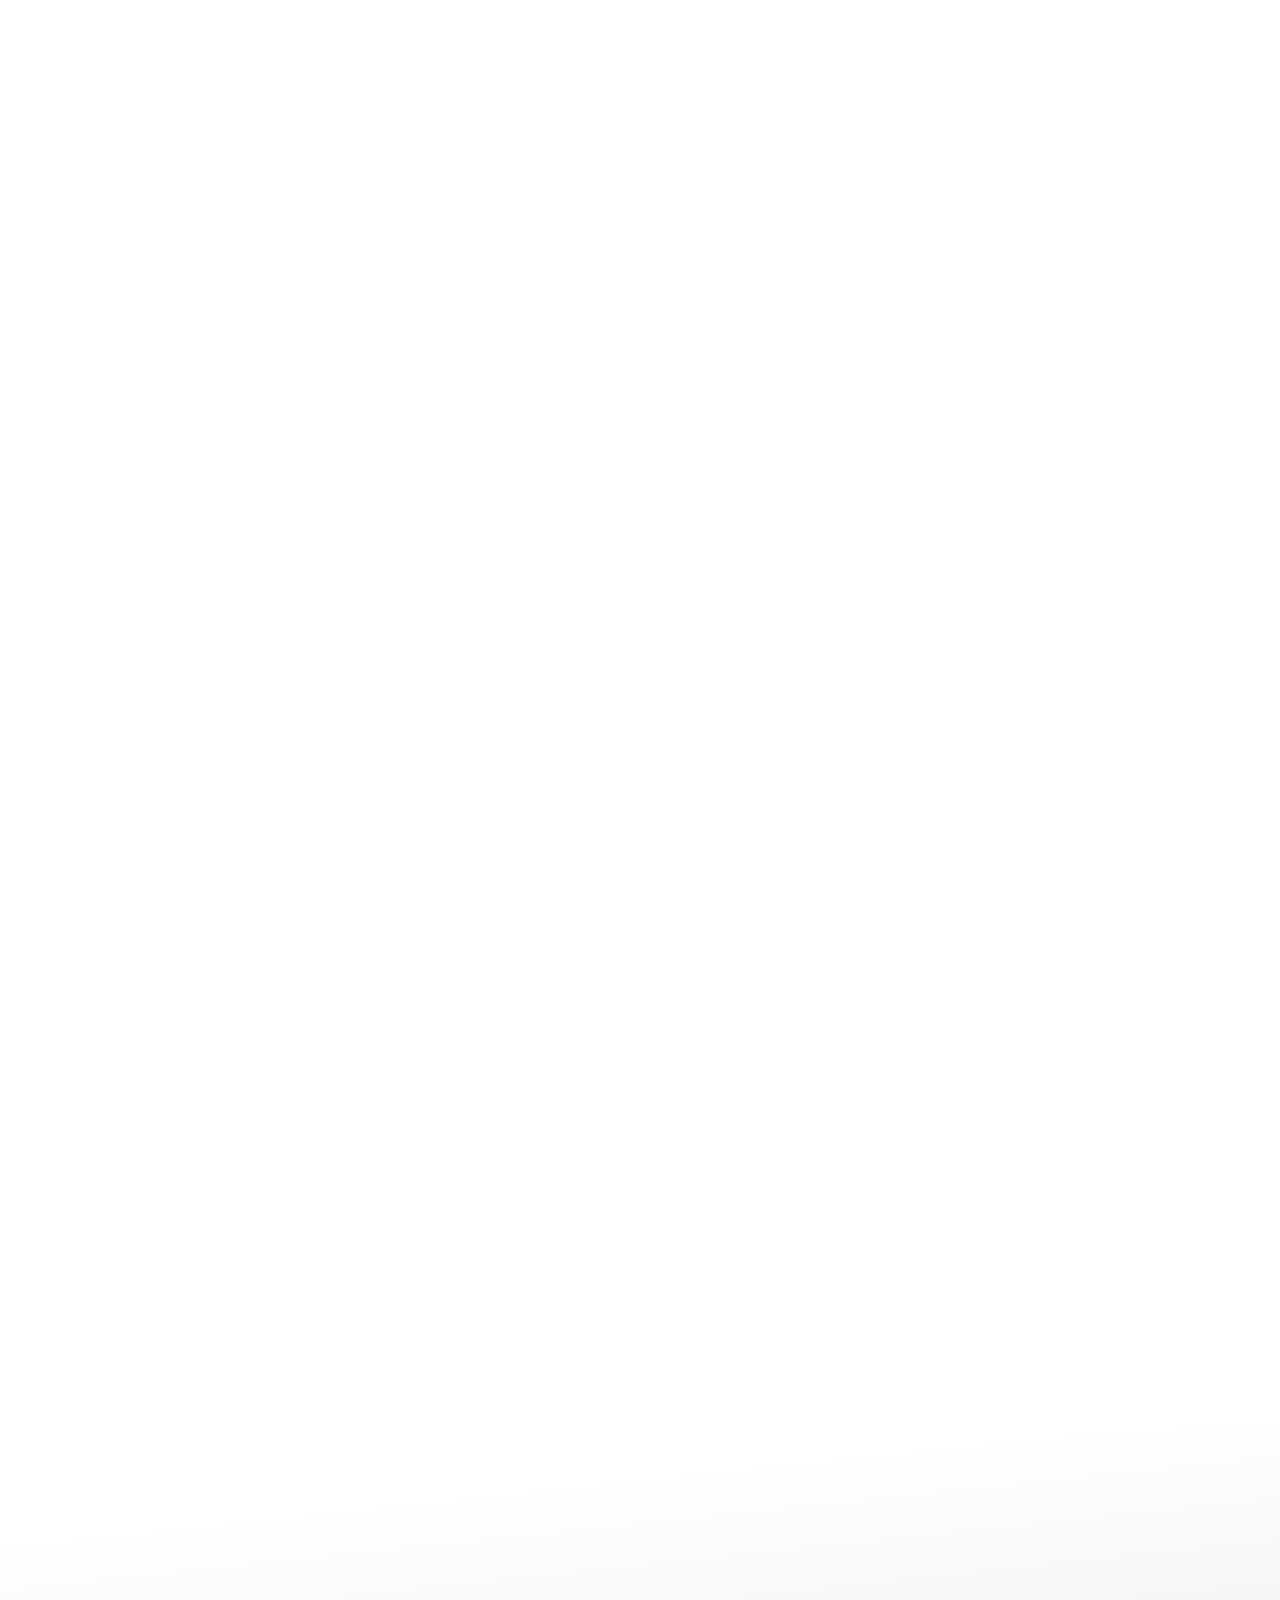
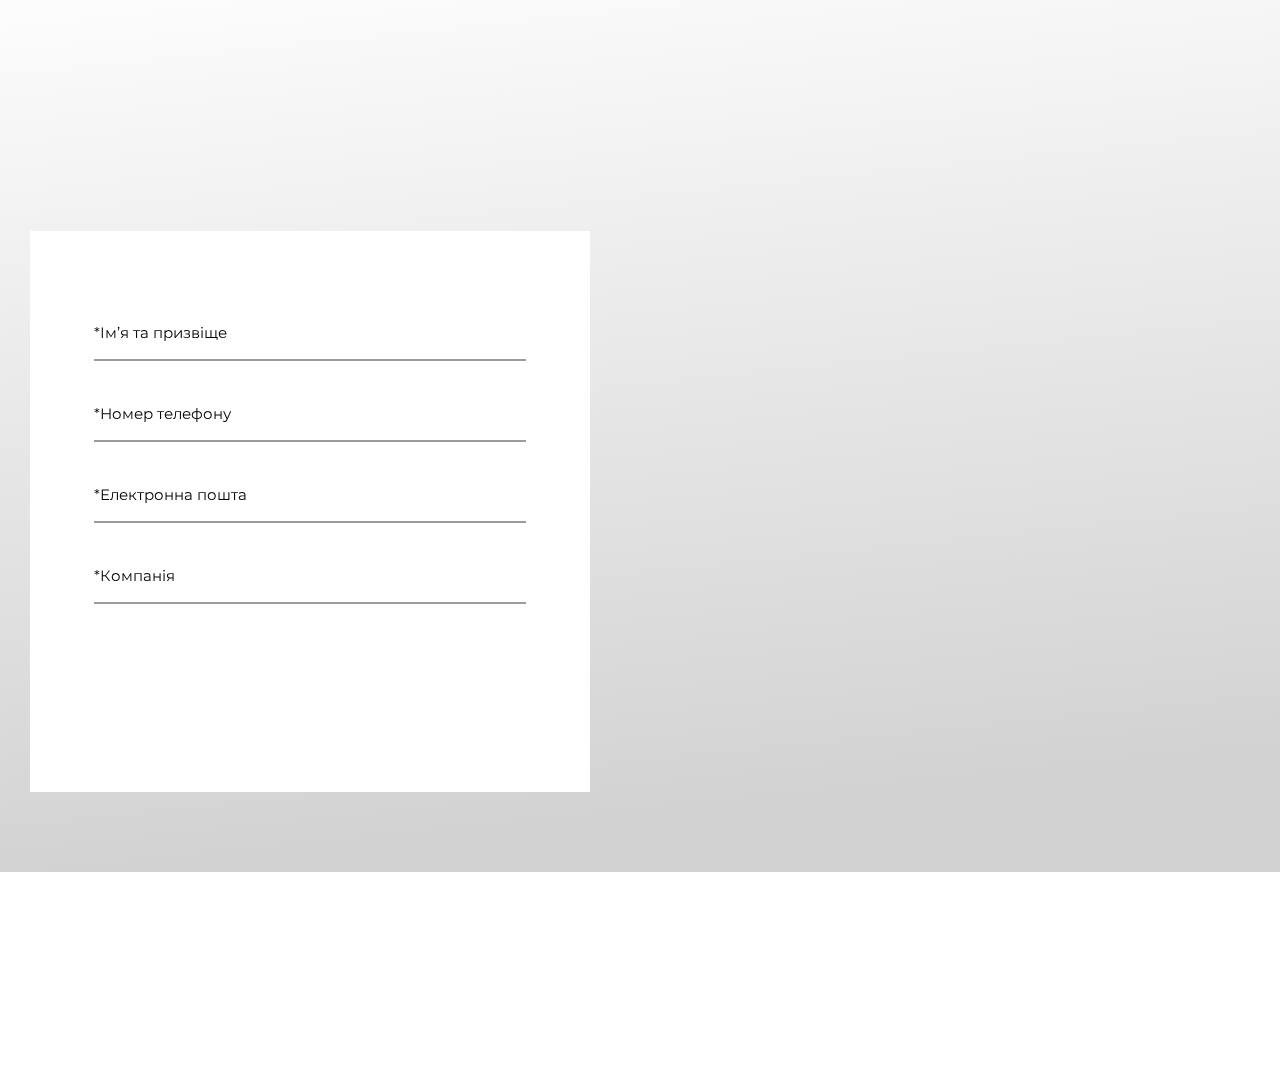
==== commit 66c1636d: "add input company to all pages" ====
--- a/index.html
+++ b/index.html
@@ -63,7 +63,7 @@
           <div class="main_video_body">
             <section id="home">
               <video
-                src="./Video/stock_footage_kiev_ukraine_circa_establishing_aerial_view_shot_of.webm"
+                src="/Video/Night Kyiv 4K - Ночной Киев с дрона в 4К (1)_Trim.mp4"
                 id="home-bg-video"
                 autoplay
                 muted
@@ -232,6 +232,13 @@
                     <label for="email" class="form__label">*Електронна пошта</label>
                     <div class="email detailed_catalog_input_validate">
                       Некоректна пошта!
+                    </div>
+                  </div>
+                  <div class="detailed_catalog_input">
+                    <input type="input" class="form__field form__field_company" placeholder="Company" name="company" id='company' required />
+                    <label for="company" class="form__label">*Компанія</label>
+                    <div class="company detailed_catalog_input_validate">
+                      Дані компанії мають містити не меньше 2 літер!
                     </div>
                   </div>
                   <div class="__btn _anim-items _anim-no-hide">
--- a/Css/Main.css
+++ b/Css/Main.css
@@ -515,21 +515,38 @@
   justify-content: center;
   align-items: center;
   flex-direction: column;
-  transform: translateY(50px);
+  transform: translateY(100px);
 }
 
 .titile__img__contaioner {
   display: flex;
   transform: translateY();
+  justify-content: center;
 }
 
 .titile__img__contaioner__EF {
   display: flex;
+  flex: 0 1 250px;
+}
+
+.titile__img__contaioner__E {
+  flex: 0 1 125px;
+}
+
+.titile__img__contaioner__F {
+  flex: 0 1 125px;
 }
 
 .titile__img__contaioner__electro__farfor {
   display: flex;
   flex-direction: column;
+  width: 561px;
+}
+
+.titile__img__contaioner__electro {
+}
+
+.titile__img__contaioner__farfor {
 }
 
 .titile__img {
@@ -546,15 +563,59 @@
 }
 
 .titile__text__contaioner__text {
-  margin: 0px 2px;
+  margin: 0px 14px;
   font-family: "Montserrat", sans-serif;
   text-transform: uppercase;
-  font-size: 15px;
+  font-size: 69px;
   font-weight: 700;
 }
 
 .titile_lol {
   height: 50px;
+}
+
+@media (max-width: 1300px) {
+  .titile__img__contaioner__EF {
+    flex: 0 1 150px;
+  }
+
+  .titile__img__contaioner__E {
+    flex: 0 1 75px;
+  }
+
+  .titile__img__contaioner__F {
+    flex: 0 1 75px;
+  }
+
+  .titile__img__contaioner__electro__farfor {
+    width: 334px;
+  }
+  .titile__text__contaioner__text {
+    margin: 0px 8px;
+    font-size: 41px;
+  }
+}
+
+@media (max-width: 600px) {
+  .titile__img__contaioner__EF {
+    flex: 0 1 80px;
+  }
+
+  .titile__img__contaioner__E {
+    flex: 0 1 40px;
+  }
+
+  .titile__img__contaioner__F {
+    flex: 0 1 40px;
+  }
+
+  .titile__img__contaioner__electro__farfor {
+    width: 177px;
+  }
+  .titile__text__contaioner__text {
+    margin: 0px 4px;
+    font-size: 22px;
+  }
 }
 
 /* Main video ////////////////////////////////////////////////////////////////////////////////////// */
@@ -699,6 +760,19 @@
 }
 
 .wrap {
+  top: 0;
+  left: 0;
+  -webkit-transform-style: preserve-3d;
+  transform-style: preserve-3d;
+  -webkit-transform: translateZ(0);
+  -ms-transform: translateZ(0);
+  transform: translateZ(0);
+  transition: transform 100ms linear;
+  box-sizing: border-box;
+  padding: 377px 30px 377px 30px;
+}
+
+.wrap__2 {
   top: 0;
   left: 0;
   -webkit-transform-style: preserve-3d;
@@ -782,6 +856,9 @@
   .wrap {
     display: none;
   }
+  .wrap__2 {
+    display: none;
+  }
 
   .main_about__as__text {
     padding-top: 50px;
@@ -865,6 +942,13 @@
   }
   .__text__title {
     font-size: 35px;
+  }
+}
+
+@media (max-width: 330px) {
+  .__btn__text {
+    font-size: 14px;
+    padding: 10px 19px;
   }
 }
 
@@ -1355,6 +1439,10 @@
   display: block;
 }
 
+.detailed_catalog_company_input_validate {
+  display: block;
+}
+
 /* ABOUT AS ........................................................................................ */
 
 .about__titile {
@@ -1372,7 +1460,7 @@
   flex: 0 1 800px;
   transform: scale(0);
   opacity: 0;
-  transform: translate(200%, 0px);
+  transform: translate(0px, 0px);
   transition: all 0.8s ease 0.3s;
 }
 
@@ -2148,7 +2236,7 @@
   -webkit-border-radius: 30px;
   -moz-border-radius: 30px;
   border-radius: 30px;
-  background-color: #716f42;
+  background-color: #f39235;
   position: absolute;
   box-sizing: border-box;
 }
@@ -2227,7 +2315,12 @@
 }
 
 .reference__map__body {
-  padding: 226px 0px 150px;
+  padding: 200px 0px 20px;
+}
+
+.__text__title__reference__map {
+  transform: translate(0px, -120%);
+  margin-bottom: -120px;
 }
 
 .chartdiv__modal__window {
@@ -2304,9 +2397,15 @@
   }
 }
 
-@media (max-width: 1400px) {
+@media (max-width: 1318px) {
   .chartdiv__modal__window {
     right: 407px;
+  }
+  .chartdiv2__reference {
+    height: 719px;
+  }
+  .__text__title__reference__map {
+    margin-bottom: -120px;
   }
 }
 
@@ -2327,13 +2426,16 @@
   }
 }
 
-@media (max-width: 1000px) {
+@media (max-width: 1024px) {
   .chartdiv__modal__window {
     right: 251px;
     top: 119px;
   }
   .__text__title__reference__map {
-    margin-bottom: -107px;
+    margin-bottom: -40px;
+  }
+  .chartdiv2__reference {
+    height: 539px;
   }
 }
 
@@ -2349,7 +2451,7 @@
   }
 }
 
-@media (max-width: 750px) {
+@media (max-width: 768px) {
   .chartdiv__modal__window {
     right: 189px;
     top: 47px;
@@ -2358,6 +2460,12 @@
   }
   div#pop-up {
     width: 350px;
+  }
+  .chartdiv2__reference {
+    height: 400px;
+  }
+  .__text__title__reference__map {
+    margin-bottom: -10px;
   }
 }
 
@@ -2396,6 +2504,13 @@
   .chartdiv__modal__window__text__portrait__text {
     font-size: 14px;
   }
+
+  .chartdiv2__reference {
+    height: 276px;
+  }
+  .__text__title__reference__map {
+    margin-bottom: -10px;
+  }
 }
 
 @media (max-width: 500px) {
@@ -2413,6 +2528,13 @@
     top: 120px;
     width: 56px;
     height: 90px;
+  }
+  .__text__title__reference__map {
+    margin-bottom: 65px;
+    padding-left: 30px;
+  }
+  .reference__map .container {
+    padding: 0px;
   }
 }
 
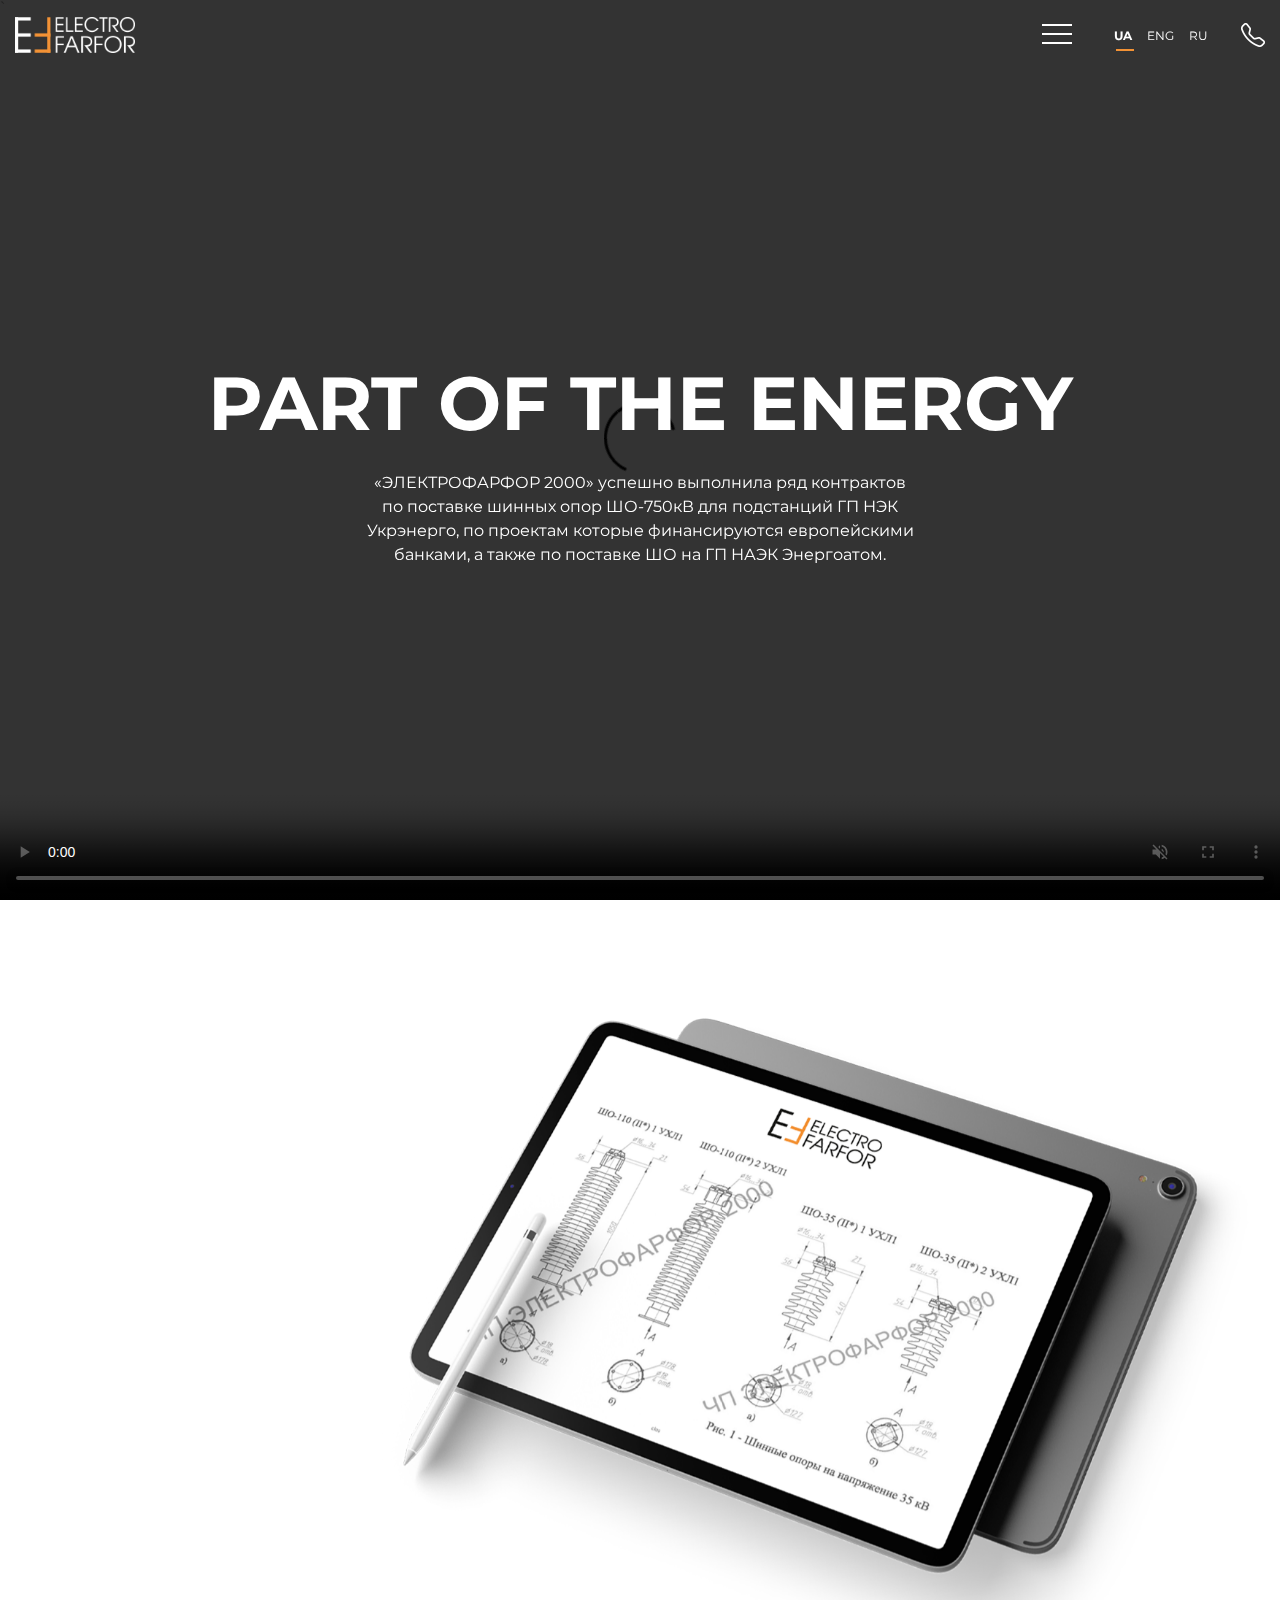
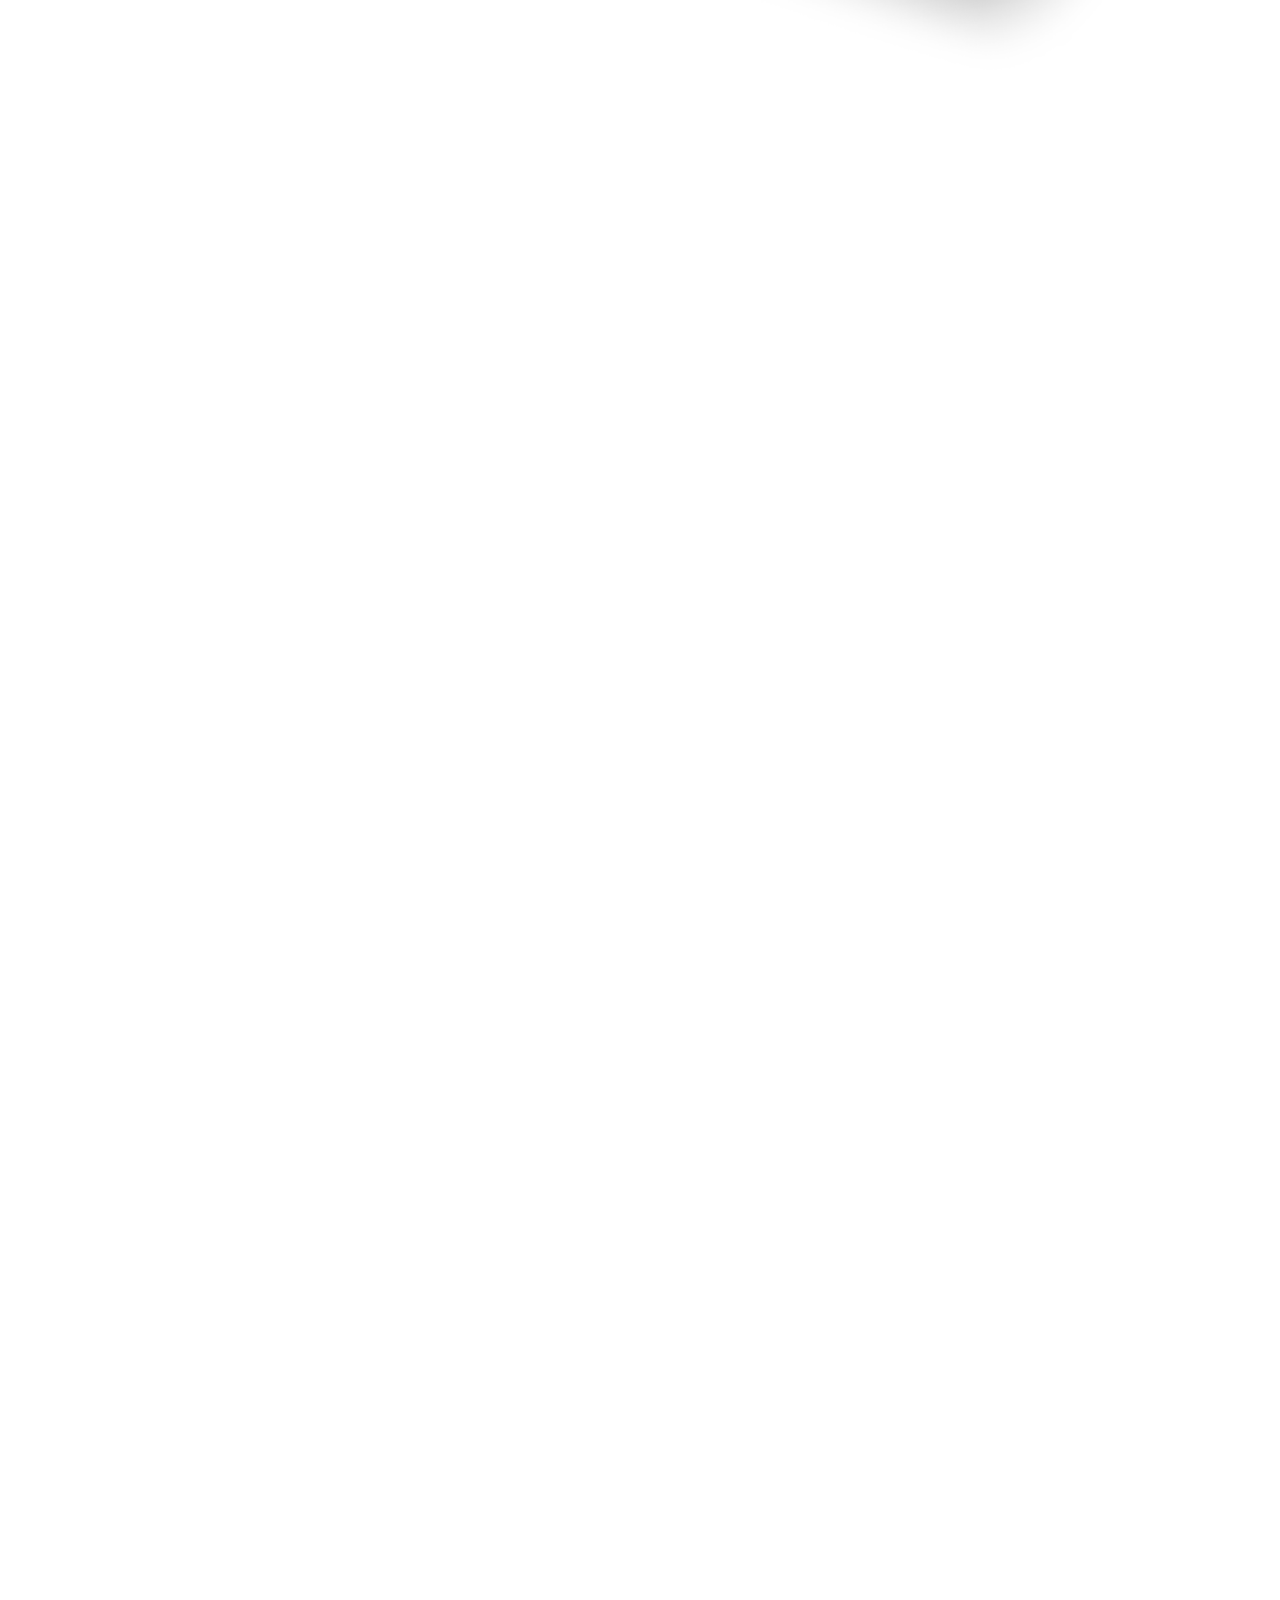
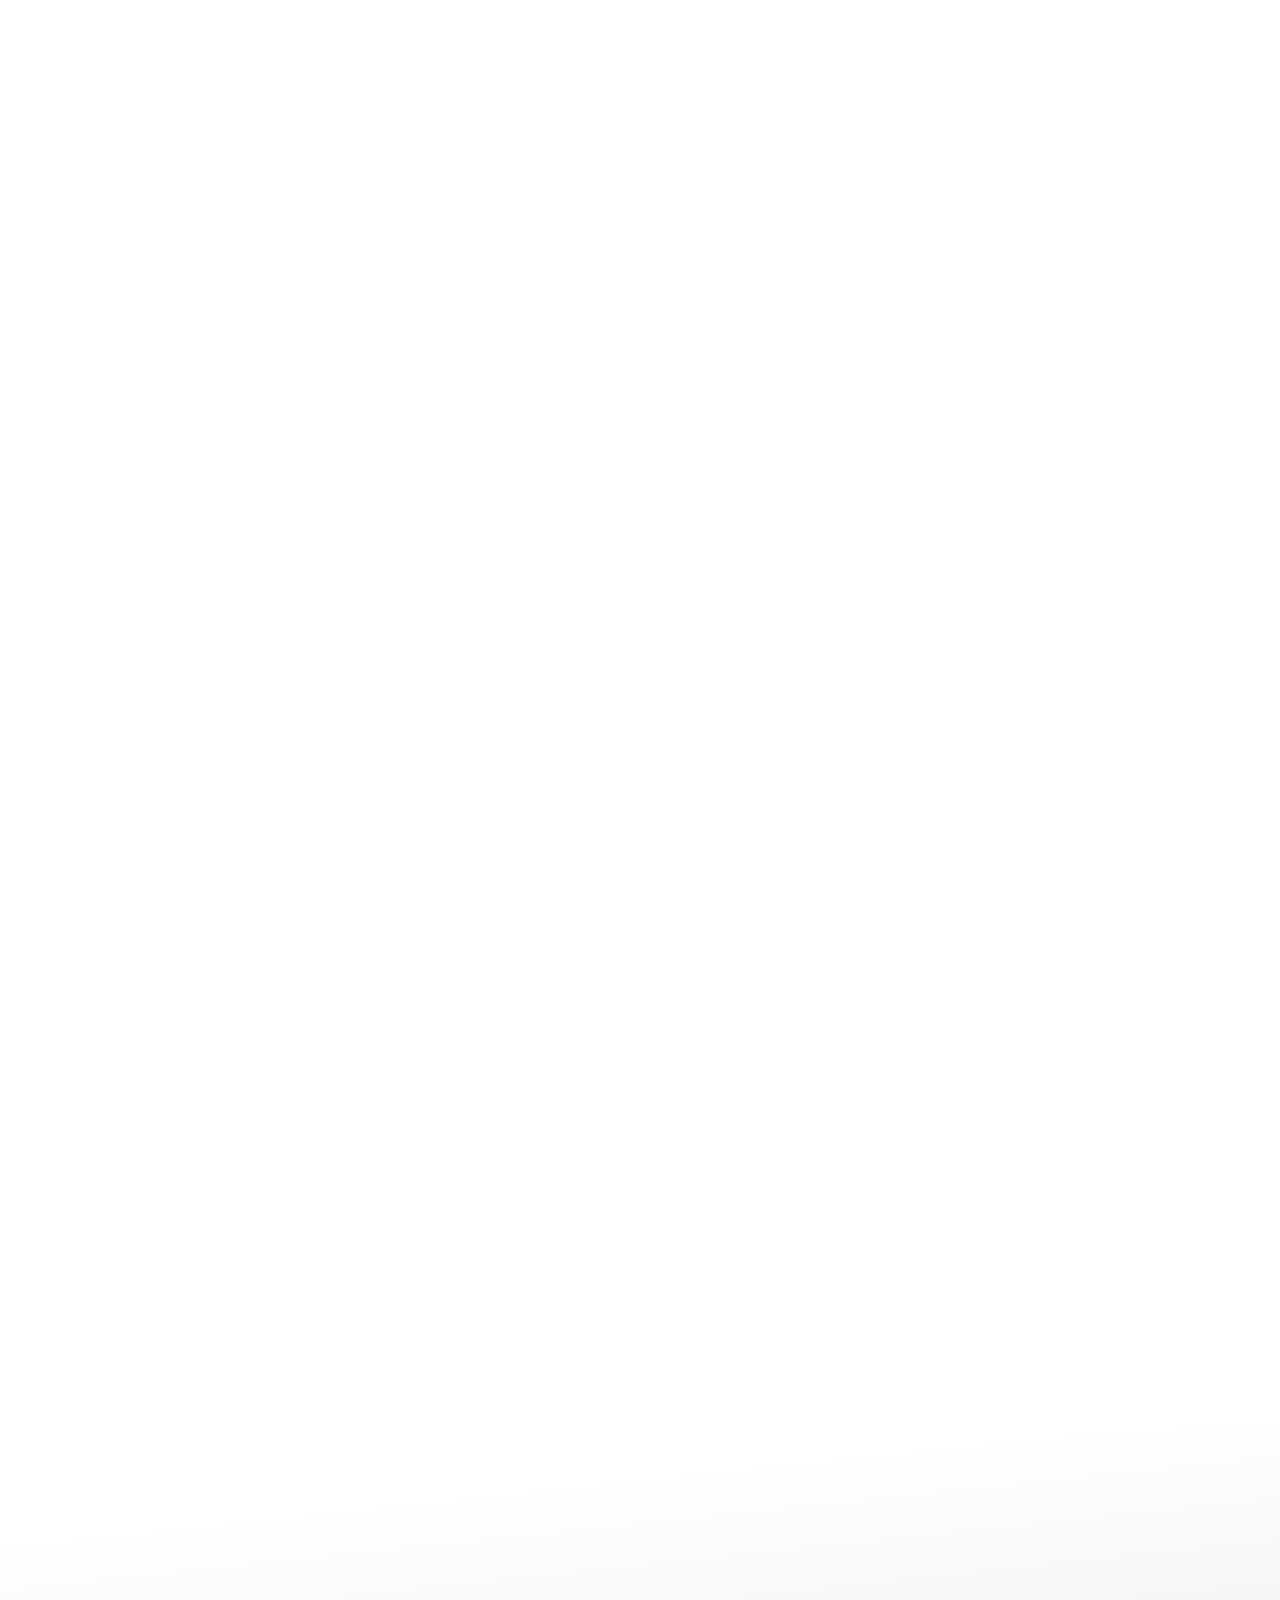
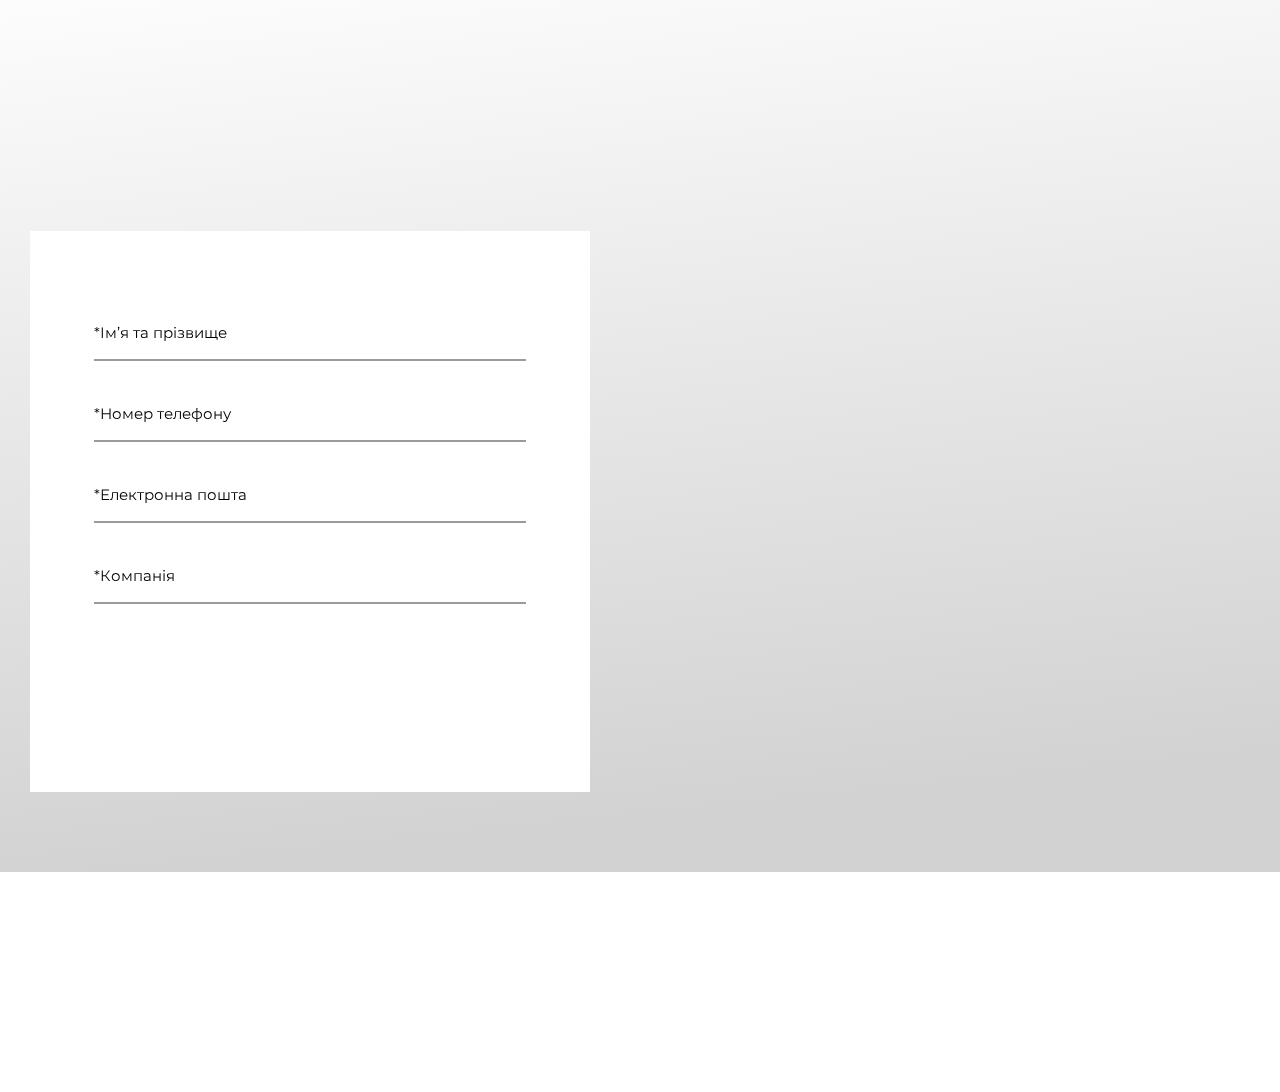
==== commit 43dfacdd: "refactoring text" ====
--- a/index.html
+++ b/index.html
@@ -60,6 +60,8 @@
       </header>
       <main class="main">
 
+        
+
           <div class="main_video_body">
             <section id="home">
               <video
@@ -215,7 +217,7 @@
                 <div class="detailed_catalog_input_body">
                   <div class="detailed_catalog_input">
                     <input type="input" class="form__field form__field_name" placeholder="Name" name="name" id='name' required />
-                    <label for="name" class="form__label">*Ім’я та призвіще</label>
+                    <label for="name" class="form__label">*Ім’я та прізвище</label>
                     <div class="name detailed_catalog_input_validate">
                       Дані контактної особи мають містити не меньше 8 літер!
                     </div>
